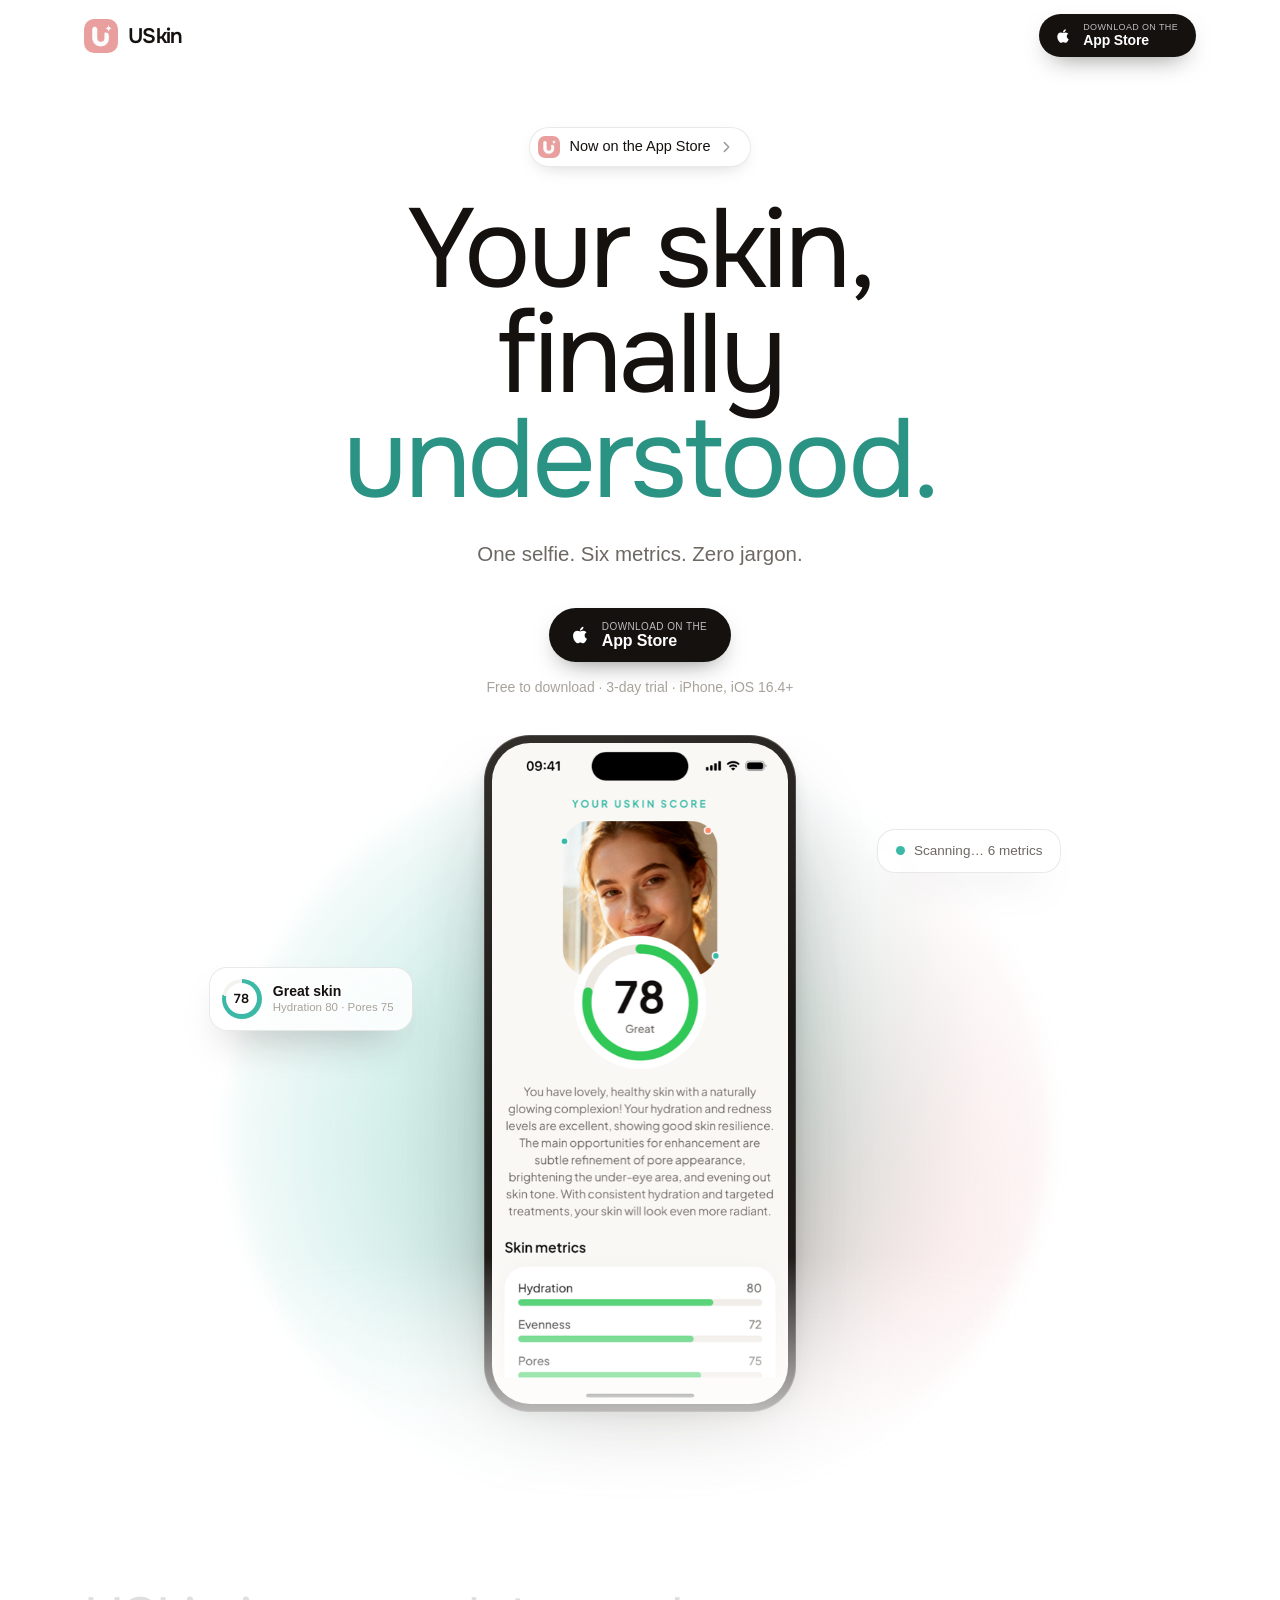
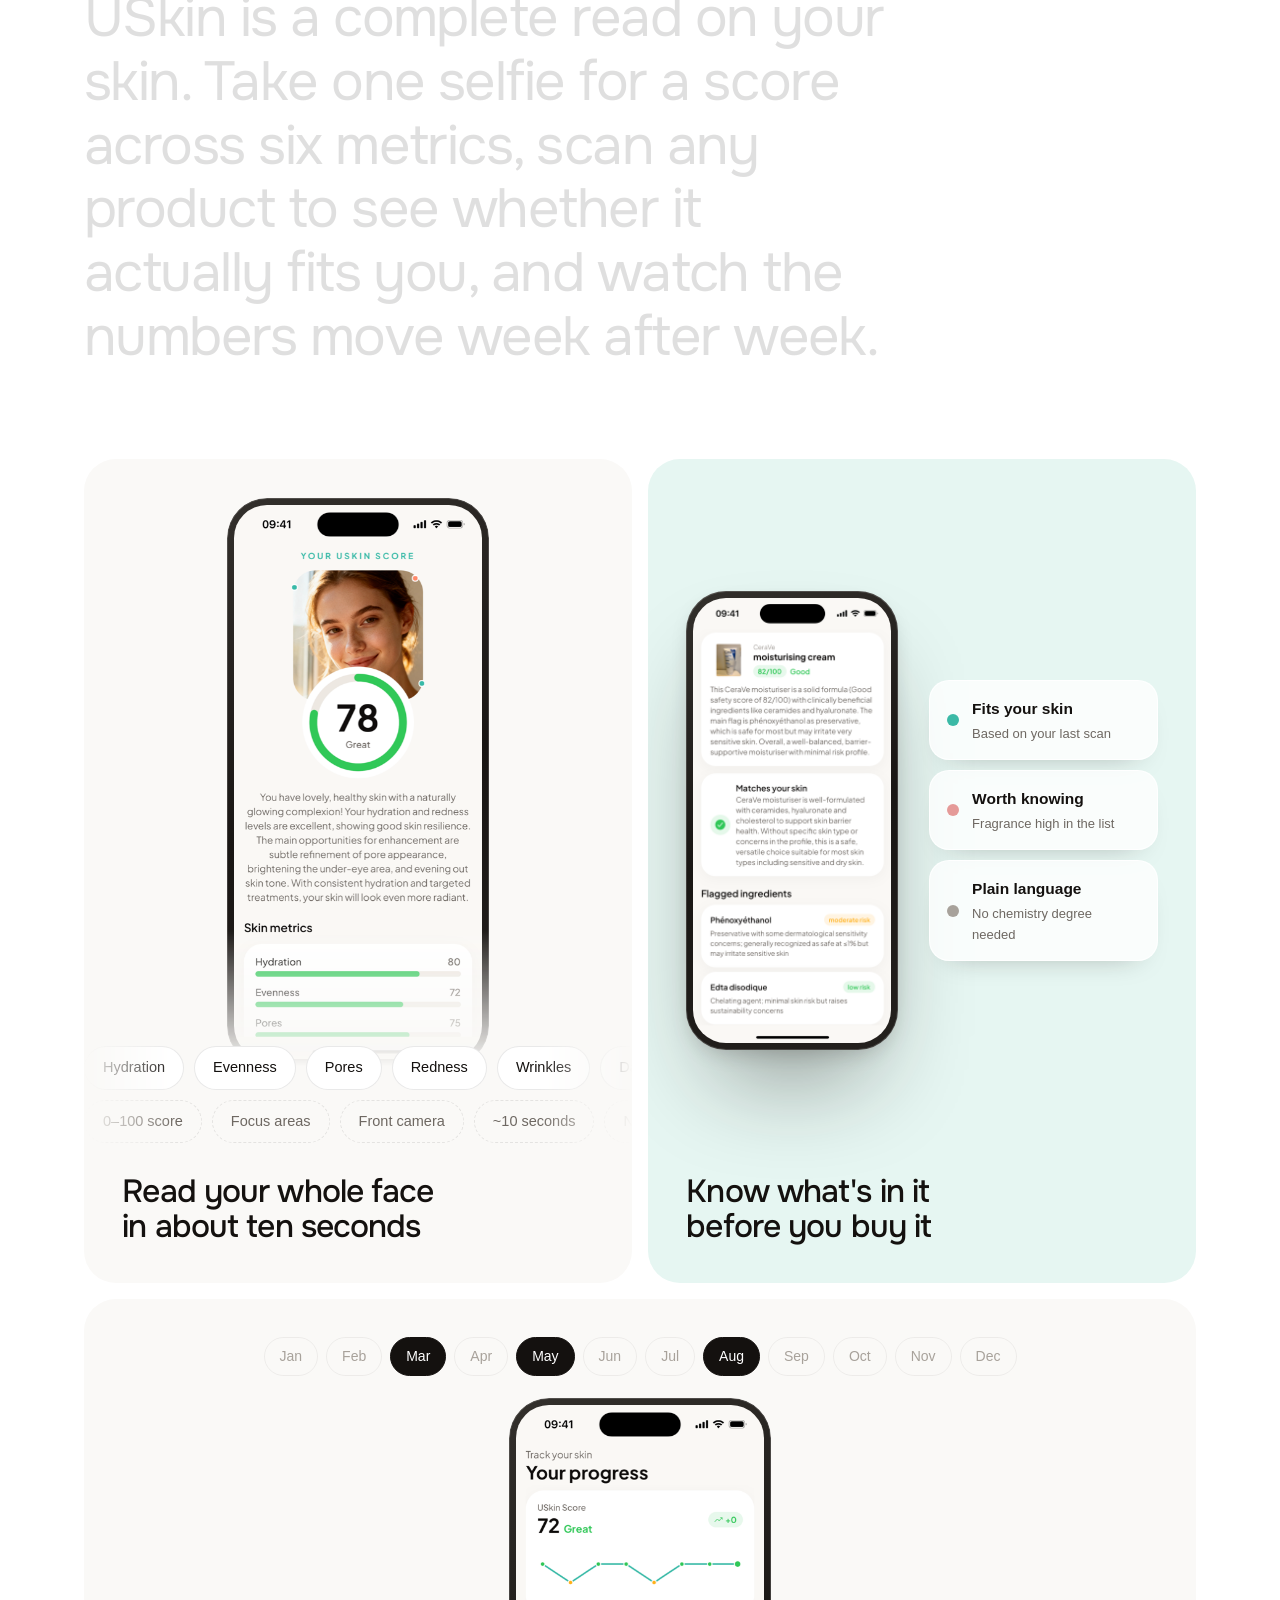
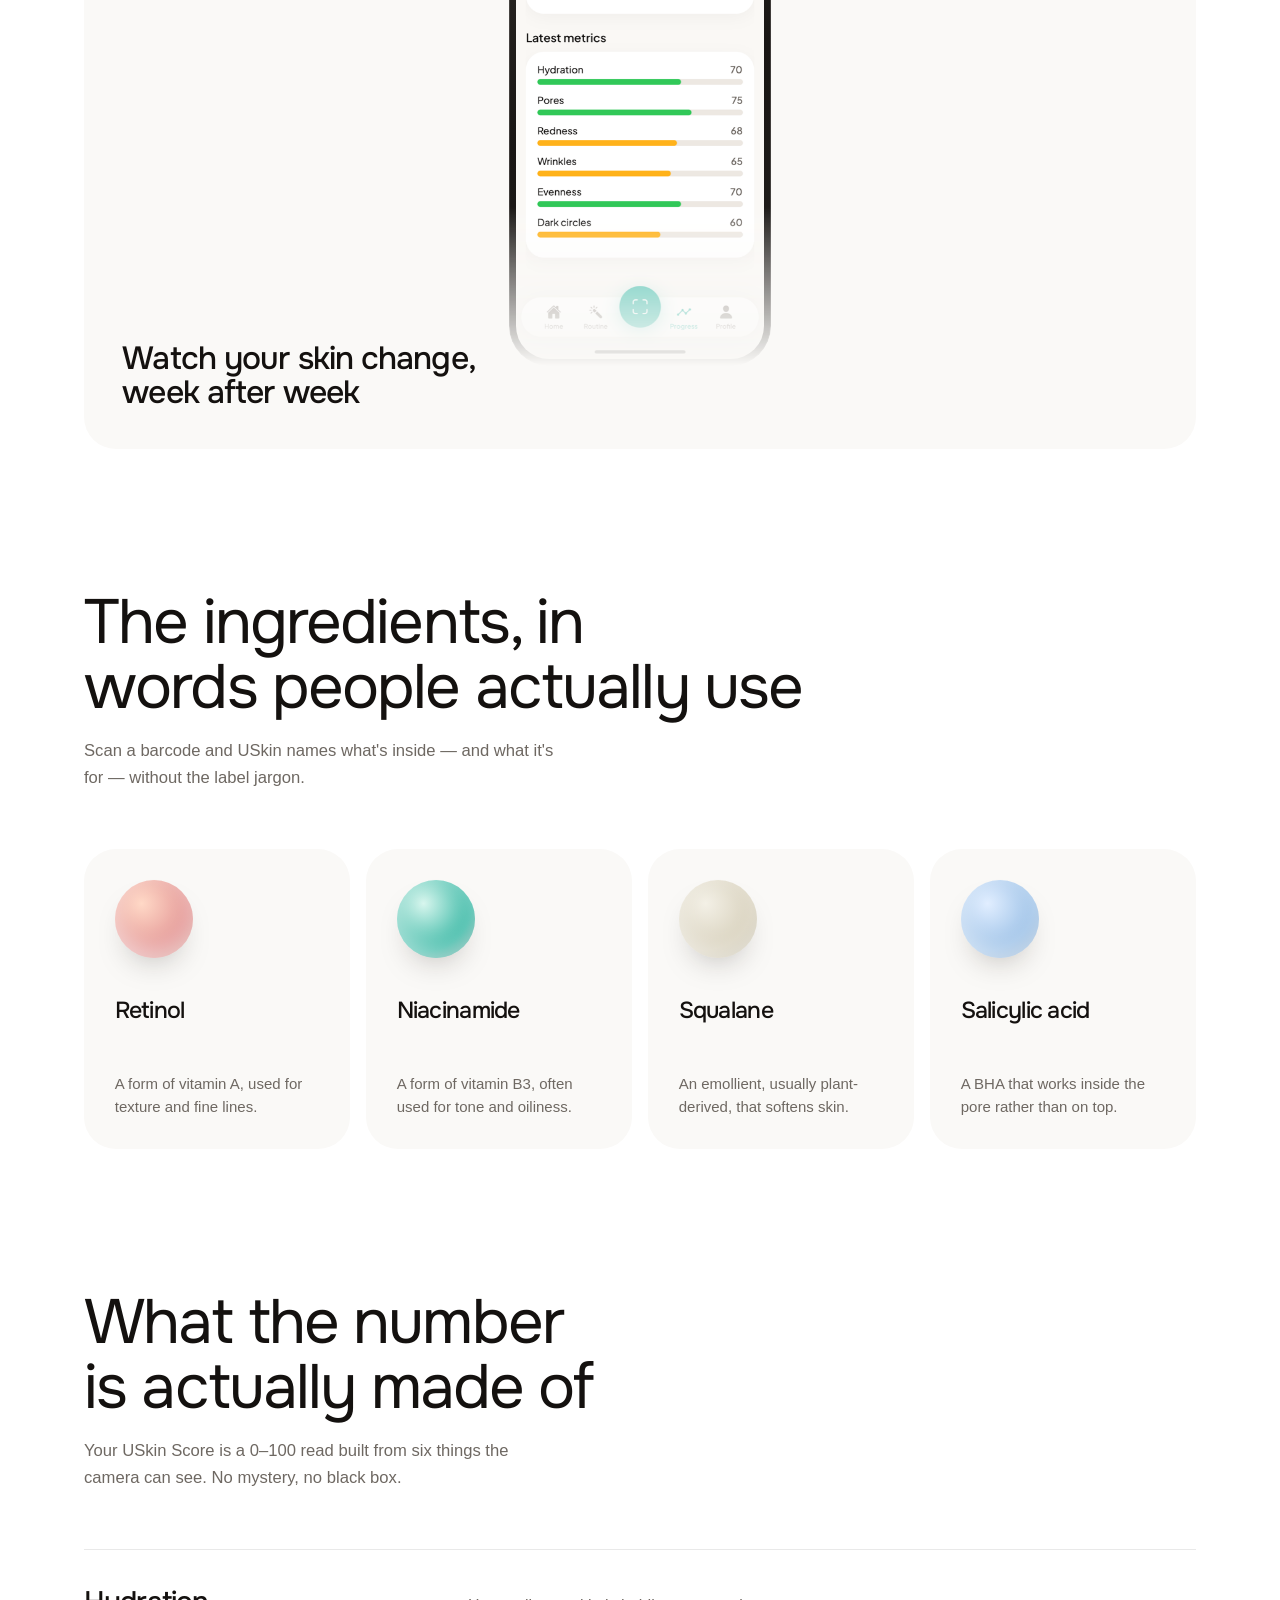
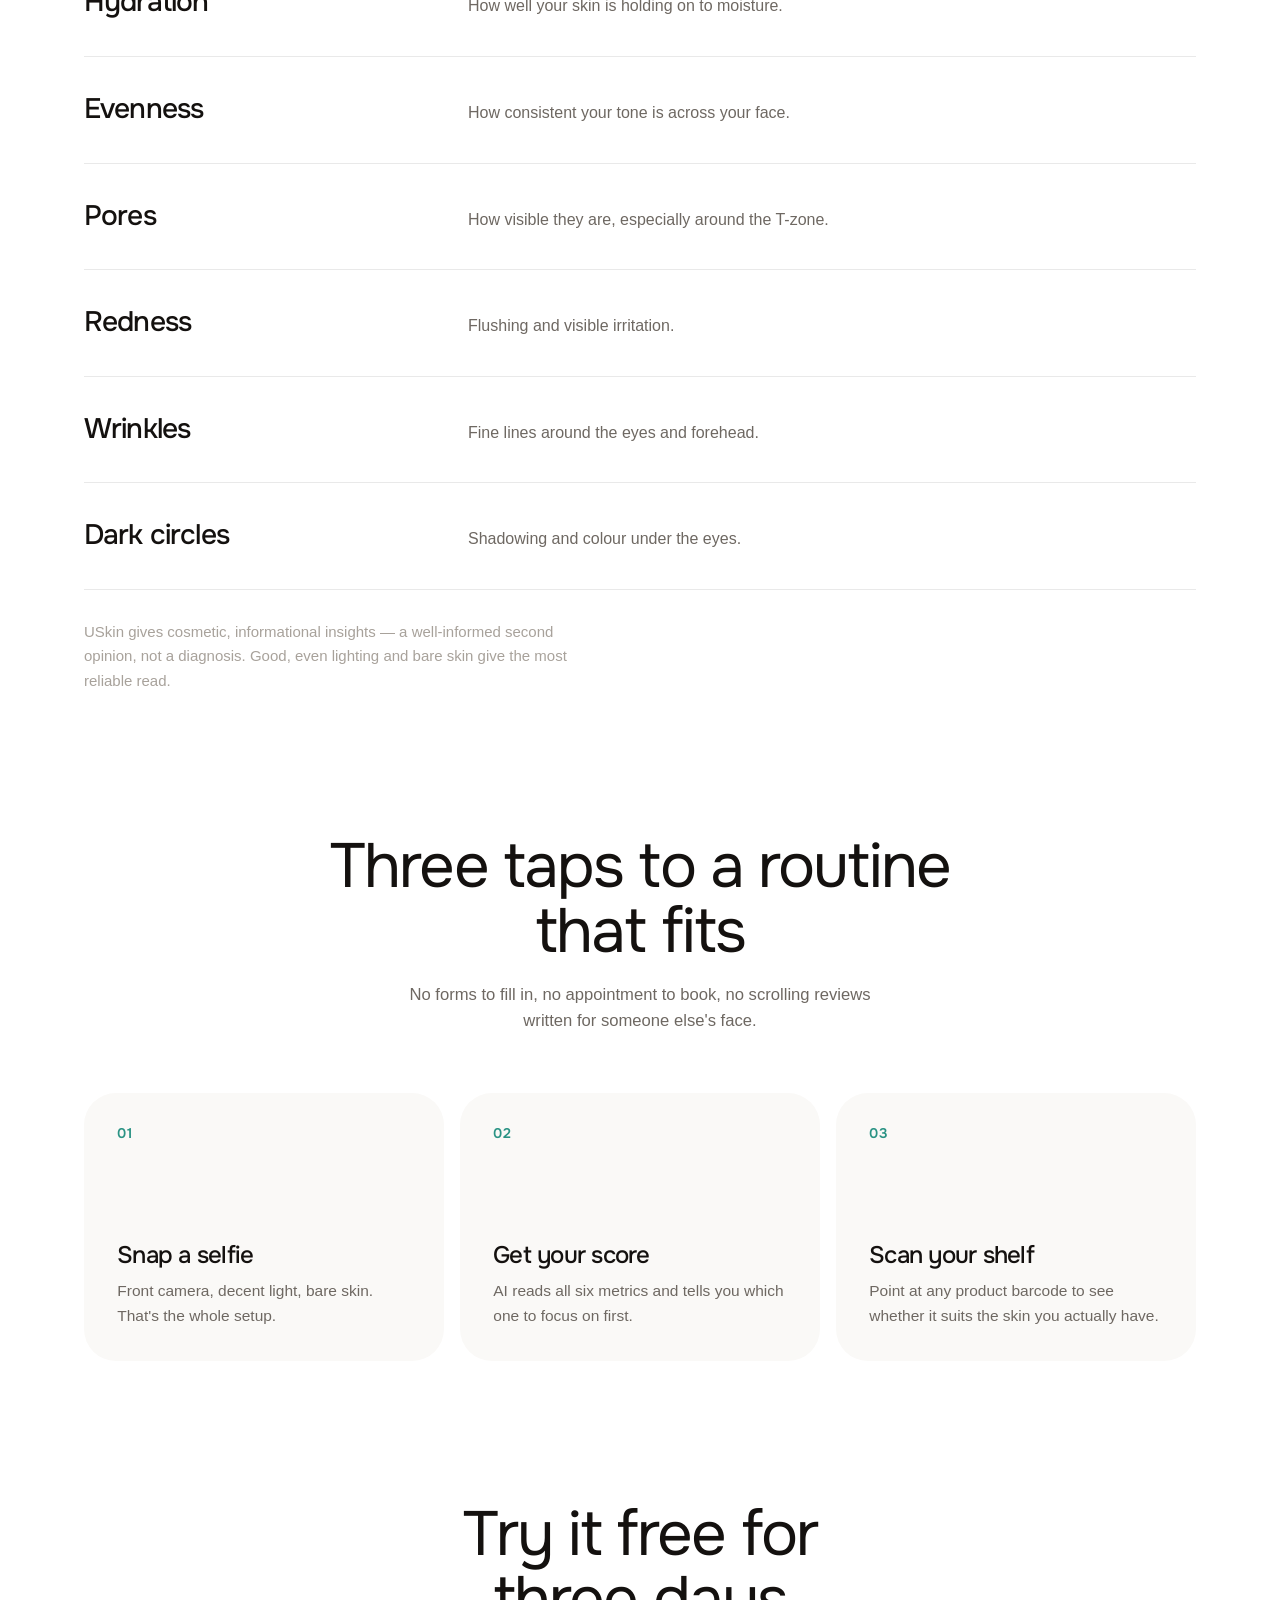
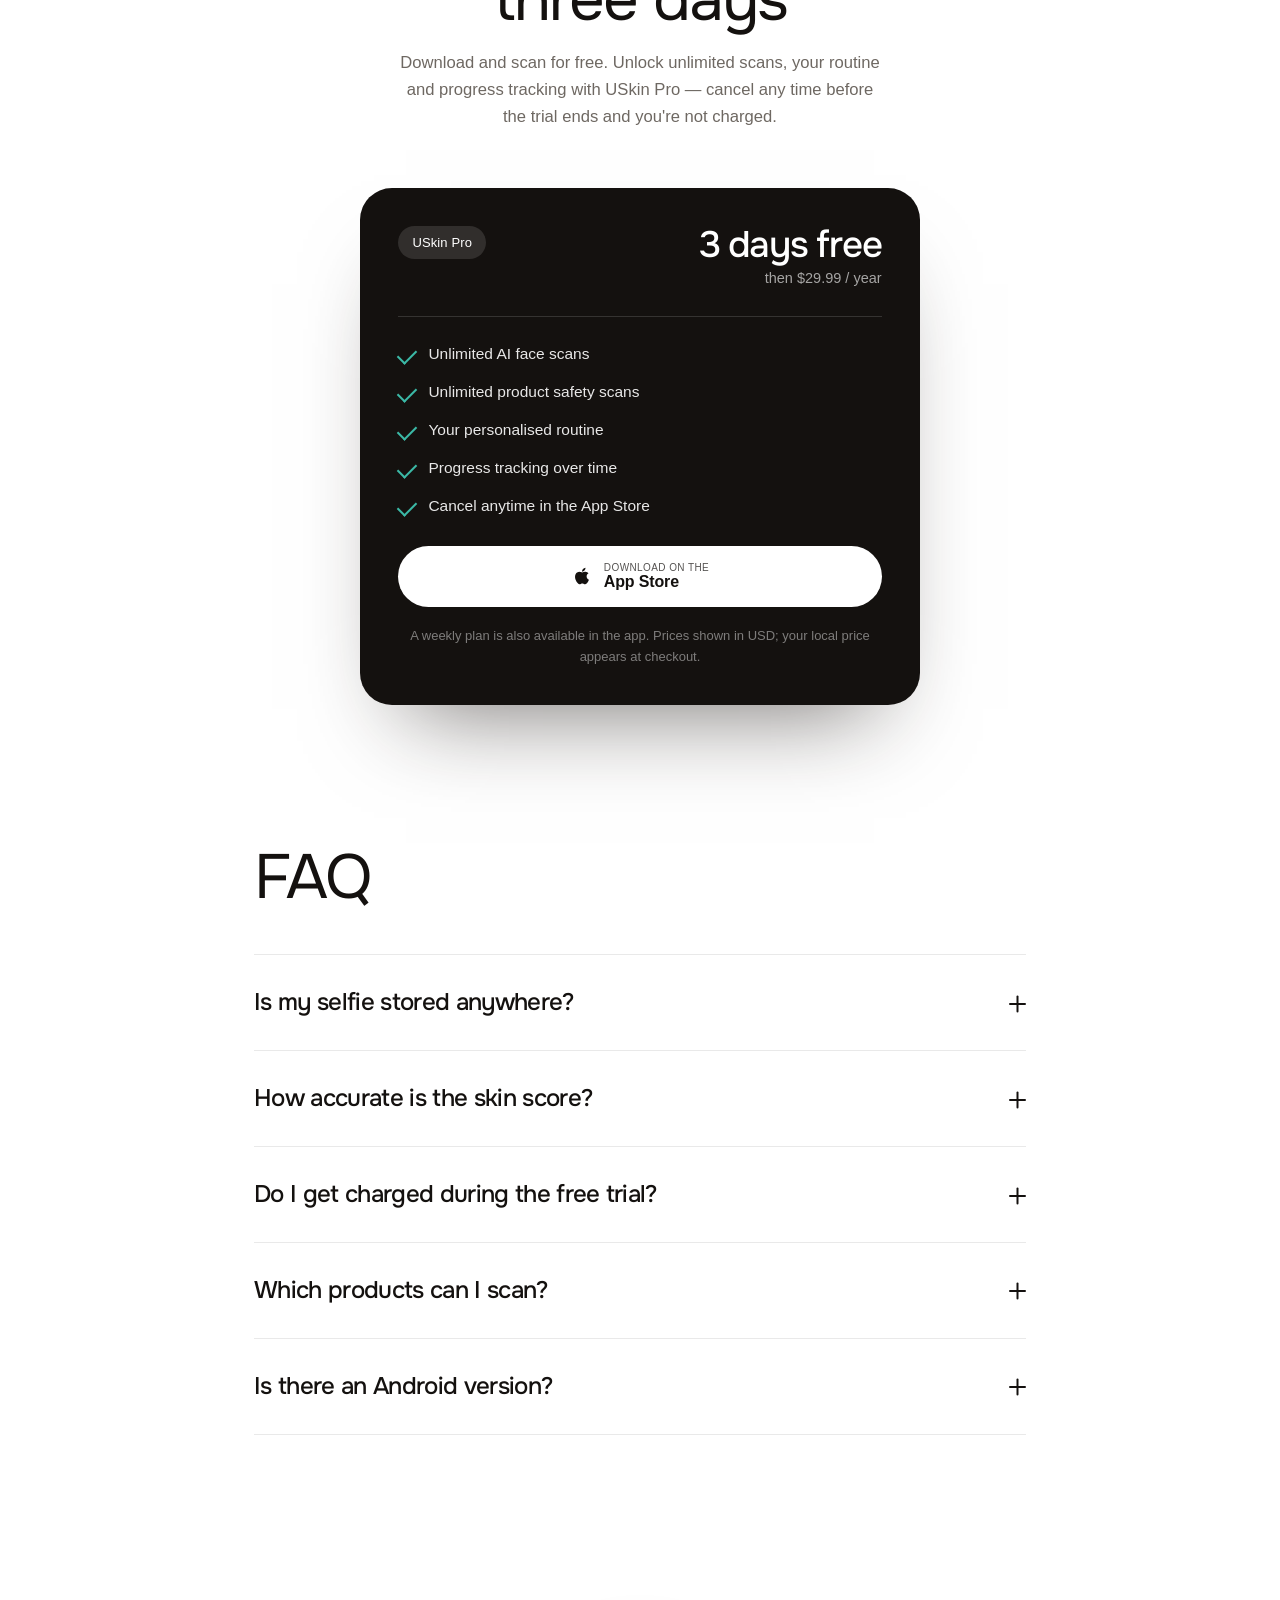
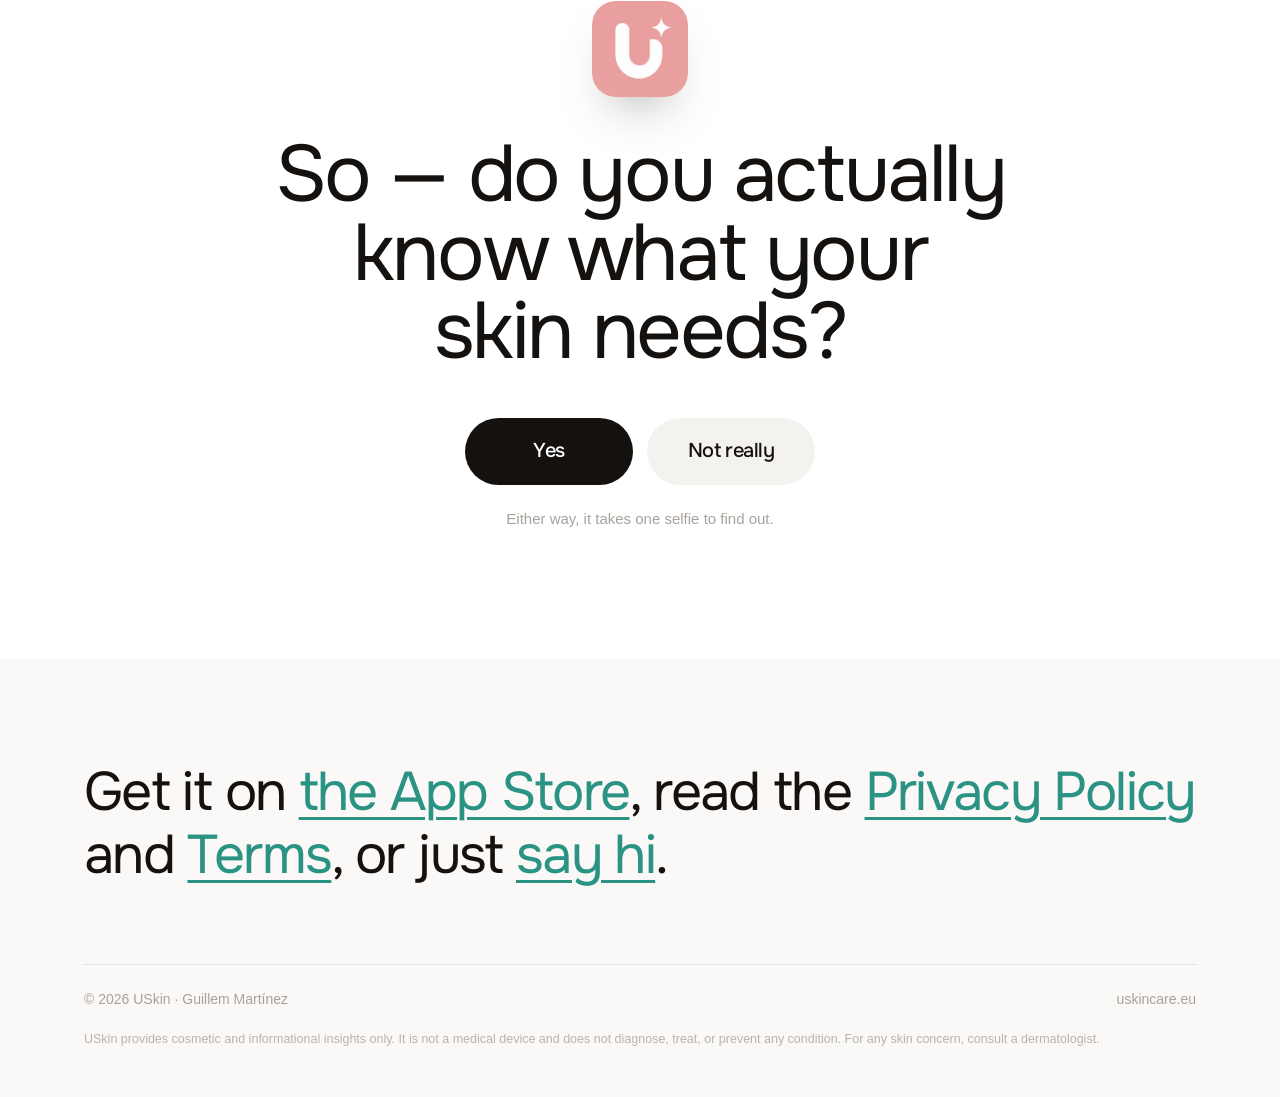
==== index.html @ 2cba8c80 "Match lovi.care's typography: Onest at Regular, and fix a silent font failure Two things were wrong." ====
<!doctype html>
<html lang="en">
<head>
<meta charset="utf-8">
<meta name="viewport" content="width=device-width, initial-scale=1, viewport-fit=cover">
<meta name="color-scheme" content="light">
<title>USkin — AI Skin &amp; Cosmetics Scanner</title>
<meta name="description" content="One selfie, six metrics, zero jargon. USkin reads your skin, scans any product, and tracks how you change over time. Free on the App Store.">
<link rel="icon" href="assets/favicon.png">
<meta property="og:type" content="website">
<meta property="og:url" content="https://uskincare.eu/">
<meta property="og:title" content="USkin — AI Skin &amp; Cosmetics Scanner">
<meta property="og:description" content="One selfie, six metrics, zero jargon. USkin reads your skin, scans any product, and tracks how you change over time.">
<meta property="og:image" content="https://uskincare.eu/assets/icon.png">
<meta name="twitter:card" content="summary_large_image">
<link rel="preconnect" href="https://fonts.googleapis.com">
<link rel="preconnect" href="https://fonts.gstatic.com" crossorigin>
<link rel="preconnect" href="https://api.fontshare.com" crossorigin>
<link rel="preconnect" href="https://cdn.fontshare.com" crossorigin>
<!-- Onest stands in for lovi.care's ES Rebond Grotesque: same wide, circular
     geometry. Switzer carries body copy. One family per Fontshare request —
     it silently drops the extras when several are combined into one URL. -->
<link rel="stylesheet" href="https://fonts.googleapis.com/css2?family=Onest:wght@400;500;700&display=swap">
<link rel="stylesheet" href="https://api.fontshare.com/v2/css?f%5B%5D=switzer@400,500,600&display=swap">
<link rel="stylesheet" href="style.css">
</head>
<body>

<nav id="nav">
  <div class="nav-inner">
    <a class="brand" href="/" aria-label="USkin home">
      <img src="assets/icon.png" alt="" width="34" height="34">
      <b>USkin</b>
    </a>
    <a class="btn-store sm" href="https://apps.apple.com/app/id6778808846" target="_blank" rel="noopener">
      <svg viewBox="0 0 24 24" aria-hidden="true"><path d="M17.05 20.28c-.98.95-2.05.8-3.08.35-1.09-.46-2.09-.48-3.24 0-1.44.62-2.2.44-3.06-.35C2.79 15.25 3.51 7.59 9.05 7.31c1.35.07 2.29.74 3.08.8 1.18-.24 2.31-.93 3.57-.84 1.51.12 2.65.72 3.4 1.8-3.12 1.87-2.38 5.98.48 7.13-.57 1.5-1.31 2.99-2.54 4.09l.01-.01zM12.03 7.25c-.15-2.23 1.66-4.07 3.74-4.25.29 2.58-2.34 4.5-3.74 4.25z"/></svg>
      <span><small>Download on the</small><b>App Store</b></span>
    </a>
  </div>
</nav>

<main>

  <!-- ================= HERO ================= -->
  <header class="hero">
    <a class="badge lift1" href="https://apps.apple.com/app/id6778808846" target="_blank" rel="noopener">
      <img src="assets/icon.png" alt="" width="22" height="22">
      Now on the App Store
      <svg class="arr" viewBox="0 0 16 16" aria-hidden="true"><path d="M5 3l5 5-5 5" fill="none" stroke="currentColor" stroke-width="1.7" stroke-linecap="round" stroke-linejoin="round"/></svg>
    </a>

    <h1 class="lift2">Your skin,<br>finally<br><span class="ink-teal">understood.</span></h1>
    <p class="lede lift3">One selfie. Six metrics. Zero jargon.</p>

    <div class="hero-cta lift4">
      <a class="btn-store" href="https://apps.apple.com/app/id6778808846" target="_blank" rel="noopener" aria-label="Download USkin on the App Store">
        <svg viewBox="0 0 24 24" aria-hidden="true"><path d="M17.05 20.28c-.98.95-2.05.8-3.08.35-1.09-.46-2.09-.48-3.24 0-1.44.62-2.2.44-3.06-.35C2.79 15.25 3.51 7.59 9.05 7.31c1.35.07 2.29.74 3.08.8 1.18-.24 2.31-.93 3.57-.84 1.51.12 2.65.72 3.4 1.8-3.12 1.87-2.38 5.98.48 7.13-.57 1.5-1.31 2.99-2.54 4.09l.01-.01zM12.03 7.25c-.15-2.23 1.66-4.07 3.74-4.25.29 2.58-2.34 4.5-3.74 4.25z"/></svg>
        <span><small>Download on the</small><b>App Store</b></span>
      </a>
      <p class="hero-meta">Free to download · 3-day trial · iPhone, iOS 16.4+</p>
    </div>

    <div class="stage lift5">
      <div class="stage-fade">
        <div class="glow" aria-hidden="true"></div>
        <div class="phone">
          <img src="assets/screen-score.png" alt="The USkin score screen showing a skin score of 78 with a breakdown by metric" width="415" height="900" fetchpriority="high">
        </div>
      </div>
      <div class="chip chip-a" aria-hidden="true">
        <span class="ring"><i>78</i></span>
        <span class="chip-txt"><b>Great skin</b><small>Hydration 80 · Pores 75</small></span>
      </div>
      <div class="chip chip-b" aria-hidden="true">
        <span class="pulse"></span> Scanning… 6 metrics
      </div>
    </div>
  </header>

  <!-- ================= STATEMENT ================= -->
  <section class="statement">
    <p class="words" id="statement">USkin is a complete read on your skin. Take one selfie for a score across six metrics, scan any product to see whether it actually fits you, and watch the numbers move week after week.</p>
  </section>

  <!-- ================= FEATURE: FACE SCAN ================= -->
  <section class="cards" id="features">

    <article class="feat rise">
      <div class="feat-visual scan-visual">
        <div class="phone sm">
          <img src="assets/screen-score.png" alt="USkin skin score breakdown" width="415" height="900" loading="lazy">
        </div>
        <div class="marquees" aria-hidden="true">
          <div class="marquee">
            <div class="track">
              <span class="pill">Hydration</span><span class="pill">Evenness</span><span class="pill">Pores</span><span class="pill">Redness</span><span class="pill">Wrinkles</span><span class="pill">Dark circles</span>
              <span class="pill">Hydration</span><span class="pill">Evenness</span><span class="pill">Pores</span><span class="pill">Redness</span><span class="pill">Wrinkles</span><span class="pill">Dark circles</span>
            </div>
          </div>
          <div class="marquee rev">
            <div class="track">
              <span class="pill ghost">0–100 score</span><span class="pill ghost">Focus areas</span><span class="pill ghost">Front camera</span><span class="pill ghost">~10 seconds</span><span class="pill ghost">No forms</span>
              <span class="pill ghost">0–100 score</span><span class="pill ghost">Focus areas</span><span class="pill ghost">Front camera</span><span class="pill ghost">~10 seconds</span><span class="pill ghost">No forms</span>
            </div>
          </div>
        </div>
      </div>
      <h2 class="feat-title">Read your whole face<br>in about ten seconds</h2>
    </article>

    <article class="feat tint-teal rise">
      <div class="feat-visual product-visual">
        <div class="phone sm">
          <img src="assets/screen-product.png" alt="USkin product safety screen showing an ingredient breakdown" width="415" height="900" loading="lazy">
        </div>
        <ul class="verdicts">
          <li class="verdict good"><b>Fits your skin</b><small>Based on your last scan</small></li>
          <li class="verdict warn"><b>Worth knowing</b><small>Fragrance high in the list</small></li>
          <li class="verdict"><b>Plain language</b><small>No chemistry degree needed</small></li>
        </ul>
      </div>
      <h2 class="feat-title">Know what's in it<br>before you buy it</h2>
    </article>

    <article class="feat wide rise">
      <div class="feat-visual track-visual">
        <div class="months" aria-hidden="true">
          <span>Jan</span><span>Feb</span><span class="on">Mar</span><span>Apr</span><span class="on">May</span><span>Jun</span><span>Jul</span><span class="on">Aug</span><span>Sep</span><span>Oct</span><span>Nov</span><span>Dec</span>
        </div>
        <div class="phone sm">
          <img src="assets/screen-progress.png" alt="USkin progress screen plotting skin scores over time" width="415" height="900" loading="lazy">
        </div>
      </div>
      <h2 class="feat-title">Watch your skin change,<br>week after week</h2>
    </article>

  </section>

  <!-- ================= INGREDIENTS ================= -->
  <section class="ingredients">
    <div class="sec-head">
      <h2>The ingredients, in<br>words people actually use</h2>
      <p>Scan a barcode and USkin names what's inside — and what it's for — without the label jargon.</p>
    </div>
    <div class="ing-grid">
      <article class="ing rise">
        <span class="orb o1" aria-hidden="true"></span>
        <h3>Retinol</h3>
        <p>A form of vitamin A, used for texture and fine lines.</p>
      </article>
      <article class="ing rise">
        <span class="orb o2" aria-hidden="true"></span>
        <h3>Niacinamide</h3>
        <p>A form of vitamin B3, often used for tone and oiliness.</p>
      </article>
      <article class="ing rise">
        <span class="orb o3" aria-hidden="true"></span>
        <h3>Squalane</h3>
        <p>An emollient, usually plant-derived, that softens skin.</p>
      </article>
      <article class="ing rise">
        <span class="orb o4" aria-hidden="true"></span>
        <h3>Salicylic acid</h3>
        <p>A BHA that works inside the pore rather than on top.</p>
      </article>
    </div>
  </section>

  <!-- ================= HOW THE SCORE WORKS ================= -->
  <section class="score-how">
    <div class="sec-head">
      <h2>What the number<br>is actually made of</h2>
      <p>Your USkin Score is a 0–100 read built from six things the camera can see. No mystery, no black box.</p>
    </div>
    <ol class="metrics">
      <li class="rise"><b>Hydration</b><span>How well your skin is holding on to moisture.</span></li>
      <li class="rise"><b>Evenness</b><span>How consistent your tone is across your face.</span></li>
      <li class="rise"><b>Pores</b><span>How visible they are, especially around the T-zone.</span></li>
      <li class="rise"><b>Redness</b><span>Flushing and visible irritation.</span></li>
      <li class="rise"><b>Wrinkles</b><span>Fine lines around the eyes and forehead.</span></li>
      <li class="rise"><b>Dark circles</b><span>Shadowing and colour under the eyes.</span></li>
    </ol>
    <p class="score-note">USkin gives cosmetic, informational insights — a well-informed second opinion, not a diagnosis. Good, even lighting and bare skin give the most reliable read.</p>
  </section>

  <!-- ================= STEPS ================= -->
  <section class="steps-wrap" id="how">
    <div class="sec-head center">
      <h2>Three taps to a routine<br>that fits</h2>
      <p>No forms to fill in, no appointment to book, no scrolling reviews written for someone else's face.</p>
    </div>
    <ol class="steps">
      <li class="step rise"><span class="num">01</span><h3>Snap a selfie</h3><p>Front camera, decent light, bare skin. That's the whole setup.</p></li>
      <li class="step rise"><span class="num">02</span><h3>Get your score</h3><p>AI reads all six metrics and tells you which one to focus on first.</p></li>
      <li class="step rise"><span class="num">03</span><h3>Scan your shelf</h3><p>Point at any product barcode to see whether it suits the skin you actually have.</p></li>
    </ol>
  </section>

  <!-- ================= PRICING ================= -->
  <section class="pricing" id="pricing">
    <div class="sec-head center">
      <h2>Try it free for<br>three days</h2>
      <p>Download and scan for free. Unlock unlimited scans, your routine and progress tracking with USkin Pro — cancel any time before the trial ends and you're not charged.</p>
    </div>
    <div class="price-card rise">
      <div class="price-head">
        <span class="tag">USkin Pro</span>
        <div class="price-figure"><b>3 days free</b><span>then $29.99 / year</span></div>
      </div>
      <ul class="price-list">
        <li>Unlimited AI face scans</li>
        <li>Unlimited product safety scans</li>
        <li>Your personalised routine</li>
        <li>Progress tracking over time</li>
        <li>Cancel anytime in the App Store</li>
      </ul>
      <a class="btn-store wide" href="https://apps.apple.com/app/id6778808846" target="_blank" rel="noopener">
        <svg viewBox="0 0 24 24" aria-hidden="true"><path d="M17.05 20.28c-.98.95-2.05.8-3.08.35-1.09-.46-2.09-.48-3.24 0-1.44.62-2.2.44-3.06-.35C2.79 15.25 3.51 7.59 9.05 7.31c1.35.07 2.29.74 3.08.8 1.18-.24 2.31-.93 3.57-.84 1.51.12 2.65.72 3.4 1.8-3.12 1.87-2.38 5.98.48 7.13-.57 1.5-1.31 2.99-2.54 4.09l.01-.01zM12.03 7.25c-.15-2.23 1.66-4.07 3.74-4.25.29 2.58-2.34 4.5-3.74 4.25z"/></svg>
        <span><small>Download on the</small><b>App Store</b></span>
      </a>
      <p class="price-foot">A weekly plan is also available in the app. Prices shown in USD; your local price appears at checkout.</p>
    </div>
  </section>

  <!-- ================= FAQ ================= -->
  <section class="faq-wrap" id="faq">
    <h2 class="faq-h">FAQ</h2>
    <div class="faq">
      <details>
        <summary>Is my selfie stored anywhere?<span class="ic" aria-hidden="true"></span></summary>
        <p>No. Your photo is sent over an encrypted connection to be analysed and is never saved to our servers — only the resulting scores and notes are kept in your account, and you can delete them at any time from your Profile.</p>
      </details>
      <details>
        <summary>How accurate is the skin score?<span class="ic" aria-hidden="true"></span></summary>
        <p>USkin gives cosmetic, informational insights based on what's visible in your photo — think of it as a well-informed second opinion, not a diagnosis. Good, even lighting and bare skin give the most reliable read.</p>
      </details>
      <details>
        <summary>Do I get charged during the free trial?<span class="ic" aria-hidden="true"></span></summary>
        <p>No. The 3-day trial is free, and you can cancel any time before it ends directly in the App Store. If you don't cancel, the subscription renews automatically at the price shown.</p>
      </details>
      <details>
        <summary>Which products can I scan?<span class="ic" aria-hidden="true"></span></summary>
        <p>Any skincare or cosmetic product with a barcode. USkin looks up the ingredients, flags the ones worth knowing about in plain language, and tells you whether it suits your skin profile.</p>
      </details>
      <details>
        <summary>Is there an Android version?<span class="ic" aria-hidden="true"></span></summary>
        <p>Not yet — USkin is currently iPhone only, and needs iOS 16.4 or later.</p>
      </details>
    </div>
  </section>

  <!-- ================= CLOSING ================= -->
  <section class="closer">
    <img class="closer-icon" src="assets/icon.png" alt="" width="96" height="96" loading="lazy">
    <h2>So — do you actually<br>know what your<br>skin needs?</h2>
    <div class="yesno">
      <a class="pill-btn" href="https://apps.apple.com/app/id6778808846" target="_blank" rel="noopener">Yes</a>
      <a class="pill-btn alt" href="https://apps.apple.com/app/id6778808846" target="_blank" rel="noopener">Not really</a>
    </div>
    <p class="closer-sub">Either way, it takes one selfie to find out.</p>
  </section>

</main>

<!-- ================= FOOTER ================= -->
<footer class="site">
  <p class="foot-big">
    Get it on <a href="https://apps.apple.com/app/id6778808846" target="_blank" rel="noopener">the App&nbsp;Store</a>, read the <a href="privacy.html">Privacy&nbsp;Policy</a> and <a href="terms.html">Terms</a>, or just <a href="mailto:guillemmj33@gmail.com">say&nbsp;hi</a>.
  </p>
  <div class="foot-bottom">
    <span>© 2026 USkin · Guillem Martínez</span>
    <span>uskincare.eu</span>
  </div>
  <p class="disclaimer">USkin provides cosmetic and informational insights only. It is not a medical device and does not diagnose, treat, or prevent any condition. For any skin concern, consult a dermatologist.</p>
</footer>

<a class="mobile-bar" href="https://apps.apple.com/app/id6778808846" target="_blank" rel="noopener">
  <img src="assets/icon.png" alt="" width="36" height="36">
  <span><b>USkin — Face Scanner</b><small>Free · 3-day trial</small></span>
  <em>Get</em>
</a>

<script>
  /* nav shadow on scroll */
  var nav = document.getElementById('nav');
  var onScroll = function () { nav.classList.toggle('scrolled', window.scrollY > 8); };
  onScroll();
  window.addEventListener('scroll', onScroll, { passive: true });

  var reduced = window.matchMedia('(prefers-reduced-motion: reduce)').matches;

  /* Scroll-linked word reveal on the statement paragraph. Progressive
     enhancement: without JS the paragraph renders fully opaque as normal text. */
  var stmt = document.getElementById('statement');
  if (stmt && !reduced) {
    var words = stmt.textContent.split(' ');
    stmt.textContent = '';
    words.forEach(function (w, i) {
      var s = document.createElement('span');
      s.className = 'w';
      s.textContent = w;
      stmt.appendChild(s);
      if (i < words.length - 1) stmt.appendChild(document.createTextNode(' '));
    });
    var spans = stmt.querySelectorAll('.w');
    var ticking = false;
    var paint = function () {
      ticking = false;
      var r = stmt.getBoundingClientRect();
      var vh = window.innerHeight;
      /* 0 when the block sits at the bottom of the viewport, 1 once it has
         travelled to the upper third — words light up across that span. */
      var p = (vh * 0.85 - r.top) / (vh * 0.55 + r.height * 0.5);
      p = Math.max(0, Math.min(1, p));
      var lit = p * (spans.length + 6);
      for (var i = 0; i < spans.length; i++) {
        spans[i].style.opacity = Math.max(0.13, Math.min(1, lit - i));
      }
    };
    var request = function () { if (!ticking) { ticking = true; requestAnimationFrame(paint); } };
    window.addEventListener('scroll', request, { passive: true });
    window.addEventListener('resize', request);
    paint();
  }

  /* reveal-on-enter for cards and rows */
  if ('IntersectionObserver' in window && !reduced) {
    var io = new IntersectionObserver(function (entries) {
      entries.forEach(function (e) {
        if (e.isIntersecting) { e.target.classList.add('in'); io.unobserve(e.target); }
      });
    }, { threshold: 0.1, rootMargin: '0px 0px -60px 0px' });
    document.querySelectorAll('.rise, .sec-head, .faq details').forEach(function (el, i) {
      el.style.transitionDelay = (i % 4) * 60 + 'ms';
      el.classList.add('pre');
      io.observe(el);
    });
  }
</script>
</body>
</html>
---- style.css ----
/* =========================================================
   USkin — uskincare.eu
   White canvas, oversized grotesque type, floating devices.
   ========================================================= */

:root {
  --paper:     #FFFFFF;
  --band:      #FAF9F7;
  --band-2:    #F4F2EF;
  --ink:       #14110F;
  --ink-2:     #6E6862;
  --faint:     #A8A29B;

  --teal:      #3BB9A6;
  --teal-dk:   #2A9384;
  --teal-soft: #E6F6F2;
  --pink:      #E59A98;
  --pink-soft: #FBEAE7;

  --line:      rgba(20,17,15,.09);
  --line-2:    rgba(20,17,15,.055);

  --r:    32px;
  --r-sm: 20px;

  --display: 'Onest', 'Helvetica Neue', Helvetica, sans-serif;
  --body:    'Switzer', -apple-system, BlinkMacSystemFont, 'Segoe UI', sans-serif;

  --ease: cubic-bezier(.2,.7,.2,1);
  --pad:  clamp(20px, 5vw, 64px);
  --max:  1240px;

  color-scheme: light;
}

* { margin: 0; padding: 0; box-sizing: border-box; }

html {
  scroll-behavior: smooth;
  -webkit-font-smoothing: antialiased;
  -moz-osx-font-smoothing: grayscale;
  background: var(--paper);
  /* `clip` rather than `hidden`: hidden on the root turns it into a scroll
     container and kills position:sticky on the nav. Contains the hero glow,
     which is intentionally wider than the viewport. */
  overflow-x: clip;
}

body {
  font-family: var(--body);
  font-size: 17px;
  line-height: 1.62;
  color: var(--ink);
  background: var(--paper);
  overflow-x: clip;
}

a   { color: inherit; text-decoration: none; }
img { display: block; max-width: 100%; }
ul, ol { list-style: none; }

h1, h2, h3, .num, .price-figure b {
  font-family: var(--display);
  font-weight: 500;
  letter-spacing: -.032em;
  line-height: 1.02;
}

/* Display sizes sit at Regular. At 3rem and up the extra weight reads as
   shouting; lovi.care sets its whole hero at 400 for the same reason. */
.hero h1, .sec-head h2, .faq-h, .closer h2, .words, .foot-big { font-weight: 400; }

:focus-visible {
  outline: 2px solid var(--teal-dk);
  outline-offset: 3px;
  border-radius: 6px;
}

.ink-teal { color: var(--teal-dk); }

/* ---------------------------------------------------------
   NAV
   --------------------------------------------------------- */
#nav {
  position: sticky; top: 0; z-index: 60;
  /* Full-bleed so the blurred backdrop spans the window, while the contents
     sit in the same 1240px container as every section below. */
  padding: 14px 0;
  background: rgba(255,255,255,0);
  transition: background .3s var(--ease), box-shadow .3s var(--ease), backdrop-filter .3s;
}
.nav-inner {
  max-width: var(--max);
  margin: 0 auto;
  padding: 0 var(--pad);
  display: flex; align-items: center; justify-content: space-between;
  gap: 16px;
}
#nav.scrolled {
  background: rgba(255,255,255,.82);
  backdrop-filter: saturate(180%) blur(18px);
  -webkit-backdrop-filter: saturate(180%) blur(18px);
  box-shadow: 0 1px 0 var(--line-2);
}
.brand { display: inline-flex; align-items: center; gap: 10px; }
.brand img { width: 34px; height: 34px; border-radius: 10px; }
.brand b {
  font-family: var(--display); font-size: 21px;
  font-weight: 600; letter-spacing: -.03em;
}

/* ---------------------------------------------------------
   BUTTONS
   --------------------------------------------------------- */
.btn-store {
  display: inline-flex; align-items: center; gap: 11px;
  padding: 13px 24px 13px 20px;
  background: var(--ink); color: #fff;
  border-radius: 999px;
  transition: transform .28s var(--ease), box-shadow .28s var(--ease), background .28s;
  box-shadow: 0 10px 26px -12px rgba(20,17,15,.6);
}
.btn-store:hover { transform: translateY(-2px); box-shadow: 0 18px 36px -14px rgba(20,17,15,.65); }
.btn-store svg { width: 22px; height: 22px; fill: #fff; flex: none; }
.btn-store span { display: flex; flex-direction: column; line-height: 1.1; text-align: left; }
.btn-store small { font-size: 10px; opacity: .72; letter-spacing: .04em; text-transform: uppercase; }
.btn-store b { font-size: 16px; font-weight: 600; letter-spacing: -.01em; }
.btn-store.sm { padding: 9px 18px 9px 15px; }
.btn-store.sm svg { width: 18px; height: 18px; }
.btn-store.sm b { font-size: 14px; }
.btn-store.sm small { font-size: 9px; }
.btn-store.wide { width: 100%; justify-content: center; padding: 16px 24px; }

.pill-btn {
  display: inline-flex; align-items: center; justify-content: center;
  min-width: 168px; padding: 17px 40px;
  font-family: var(--display); font-size: 20px; font-weight: 500; letter-spacing: -.02em;
  border-radius: 999px;
  background: var(--ink); color: #fff;
  transition: transform .28s var(--ease), background .28s var(--ease), color .28s;
}
.pill-btn:hover { transform: translateY(-2px); background: var(--teal-dk); }
.pill-btn.alt { background: var(--band-2); color: var(--ink); }
.pill-btn.alt:hover { background: var(--teal-soft); color: var(--teal-dk); }

/* ---------------------------------------------------------
   HERO
   --------------------------------------------------------- */
.hero {
  position: relative;
  padding: clamp(28px, 5vw, 56px) var(--pad) 0;
  text-align: center;
}
.badge {
  display: inline-flex; align-items: center; gap: 9px;
  padding: 7px 16px 7px 8px;
  background: var(--paper);
  border: 1px solid var(--line);
  border-radius: 999px;
  font-size: 14.5px; font-weight: 500; color: var(--ink);
  box-shadow: 0 6px 20px -10px rgba(20,17,15,.28);
  transition: transform .28s var(--ease), box-shadow .28s var(--ease);
}
.badge:hover { transform: translateY(-2px); box-shadow: 0 12px 26px -12px rgba(20,17,15,.34); }
.badge img { width: 22px; height: 22px; border-radius: 7px; }
.badge .arr { width: 14px; height: 14px; opacity: .42; }

.hero h1 {
  margin: clamp(20px, 3vw, 30px) auto 0;
  font-size: clamp(3.1rem, 9vw, 7rem);
  line-height: .94;
  letter-spacing: -.03em;
  max-width: 16ch;
}
.hero .lede {
  margin: clamp(16px, 2.2vw, 24px) auto 0;
  max-width: 34ch;
  font-size: clamp(1.05rem, 1.6vw, 1.3rem);
  font-weight: 500;
  color: var(--ink-2);
}
.hero-cta {
  margin-top: clamp(26px, 3.4vw, 38px);
  display: flex; flex-direction: column; align-items: center; gap: 14px;
}
.hero-meta { font-size: 14px; color: var(--faint); }

/* ---- stage: phone floating on a soft glow, dissolving into the page ---- */
.stage {
  position: relative;
  margin: clamp(-8px, -1vw, 0px) auto 0;
  max-width: 980px;
  padding-top: clamp(24px, 4vw, 44px);
}
.stage-fade {
  position: relative;
  display: flex; justify-content: center;
  padding-bottom: 90px;
  -webkit-mask-image: linear-gradient(to bottom, #000 0%, #000 68%, rgba(0,0,0,.25) 90%, transparent 100%);
          mask-image: linear-gradient(to bottom, #000 0%, #000 68%, rgba(0,0,0,.25) 90%, transparent 100%);
}
.glow {
  position: absolute; left: 50%; top: 2%;
  transform: translateX(-50%);
  width: min(820px, 116vw); aspect-ratio: 1 / .92;
  border-radius: 50%;
  background:
    radial-gradient(circle at 46% 44%, rgba(59,185,166,.32), rgba(59,185,166,0) 62%),
    radial-gradient(circle at 64% 60%, rgba(229,154,152,.34), rgba(229,154,152,0) 58%),
    radial-gradient(circle at 34% 66%, rgba(59,185,166,.16), rgba(59,185,166,0) 60%);
  filter: blur(10px);
  animation: breathe 13s ease-in-out infinite;
}
@keyframes breathe {
  0%,100% { transform: translateX(-50%) scale(1);     opacity: 1;   }
  50%     { transform: translateX(-50%) scale(1.055); opacity: .86; }
}

.phone {
  position: relative;
  width: min(312px, 74vw);
  aspect-ratio: 415 / 900;
  padding: 8px;
  border-radius: 46px;
  background: linear-gradient(158deg, #33302C 0%, #191614 52%, #24211E 100%);
  box-shadow:
    0 54px 100px -34px rgba(28,22,18,.48),
    0 8px 22px -8px rgba(28,22,18,.22),
    inset 0 0 0 1px rgba(255,255,255,.16);
  animation: hover-y 8s ease-in-out infinite;
}
.phone img { width: 100%; height: 100%; object-fit: cover; border-radius: 38px; }
.phone.sm { width: min(262px, 66vw); border-radius: 40px; padding: 7px; animation: none; }
.phone.sm img { border-radius: 33px; }
@keyframes hover-y {
  0%,100% { transform: translateY(0);     }
  50%     { transform: translateY(-14px); }
}

.chip {
  position: absolute; z-index: 3;
  display: inline-flex; align-items: center; gap: 11px;
  padding: 11px 18px 11px 12px;
  background: rgba(255,255,255,.9);
  backdrop-filter: blur(14px); -webkit-backdrop-filter: blur(14px);
  border: 1px solid var(--line);
  border-radius: 18px;
  box-shadow: 0 20px 44px -20px rgba(28,22,18,.4);
  font-size: 13.5px;
  animation: hover-y 8s ease-in-out infinite;
}
.chip-a { left: max(4px, 6%); top: 34%; animation-delay: -2.4s; }
.chip-b {
  right: max(4px, 7%); top: 17%;
  padding: 10px 18px; gap: 9px;
  font-weight: 500; color: var(--ink-2);
  animation-delay: -5s;
}
.chip .ring {
  display: grid; place-items: center;
  width: 40px; height: 40px; border-radius: 50%;
  background: conic-gradient(var(--teal) 0 78%, var(--band-2) 78% 100%);
}
.chip .ring i {
  display: grid; place-items: center;
  width: 31px; height: 31px; border-radius: 50%;
  background: #fff;
  font-style: normal; font-weight: 600; font-size: 13px;
  font-family: var(--display);
}
.chip-txt { display: flex; flex-direction: column; line-height: 1.25; text-align: left; }
.chip-txt b { font-size: 14px; font-weight: 600; }
.chip-txt small { font-size: 11.5px; color: var(--faint); }
.pulse {
  width: 9px; height: 9px; border-radius: 50%; background: var(--teal);
  box-shadow: 0 0 0 0 rgba(59,185,166,.6);
  animation: ping 2.1s ease-out infinite;
}
@keyframes ping {
  0%   { box-shadow: 0 0 0 0   rgba(59,185,166,.55); }
  70%  { box-shadow: 0 0 0 12px rgba(59,185,166,0);  }
  100% { box-shadow: 0 0 0 0   rgba(59,185,166,0);   }
}

/* ---------------------------------------------------------
   STATEMENT — words light up as you scroll past
   --------------------------------------------------------- */
.statement {
  max-width: var(--max);
  margin: clamp(-30px, -3vw, -10px) auto 0;
  padding: clamp(60px, 9vw, 130px) var(--pad) clamp(50px, 7vw, 100px);
}
.words {
  font-family: var(--display);
  font-size: clamp(1.75rem, 4.3vw, 3.5rem);
  line-height: 1.16;
  letter-spacing: -.028em;
  max-width: 22ch;
}
.words .w { opacity: .13; will-change: opacity; }

/* ---------------------------------------------------------
   SECTION HEADS
   --------------------------------------------------------- */
.sec-head { max-width: var(--max); margin: 0 auto clamp(34px, 4.5vw, 60px); }
.sec-head h2 {
  font-size: clamp(2.15rem, 5vw, 3.9rem);
  letter-spacing: -.03em;
  line-height: 1.04;
}
.sec-head p {
  margin-top: 18px;
  max-width: 52ch;
  font-size: clamp(1rem, 1.3vw, 1.14rem);
  color: var(--ink-2);
}
.sec-head.center { text-align: center; }
.sec-head.center p { margin-left: auto; margin-right: auto; }

/* ---------------------------------------------------------
   FEATURE CARDS
   --------------------------------------------------------- */
.cards {
  max-width: var(--max);
  margin: 0 auto;
  padding: 0 var(--pad);
  display: grid;
  grid-template-columns: repeat(2, 1fr);
  gap: 16px;
}
.feat {
  position: relative;
  display: flex; flex-direction: column; justify-content: space-between;
  gap: 32px;
  min-height: 620px;
  padding: clamp(26px, 3vw, 44px);
  background: var(--band);
  border-radius: var(--r);
  overflow: hidden;
  transition: transform .5s var(--ease), box-shadow .5s var(--ease);
}
.feat:hover { transform: translateY(-4px); box-shadow: 0 40px 70px -46px rgba(28,22,18,.42); }
.feat.tint-teal { background: var(--teal-soft); }
.feat.wide { grid-column: 1 / -1; min-height: 520px; }
.feat-title {
  font-size: clamp(1.6rem, 2.5vw, 2.35rem);
  letter-spacing: -.028em;
  line-height: 1.08;
}
.feat-visual {
  position: relative; flex: 1;
  display: flex; align-items: center; justify-content: center;
}

/* face-scan card */
.scan-visual { flex-direction: column; gap: 26px; }
.scan-visual .phone.sm {
  -webkit-mask-image: linear-gradient(to bottom, #000 76%, transparent 100%);
          mask-image: linear-gradient(to bottom, #000 76%, transparent 100%);
  margin-bottom: -46px;
}
.marquees { width: calc(100% + clamp(52px, 6vw, 88px)); display: grid; gap: 10px; }
.marquee {
  overflow: hidden;
  -webkit-mask-image: linear-gradient(90deg, transparent, #000 17%, #000 83%, transparent);
          mask-image: linear-gradient(90deg, transparent, #000 17%, #000 83%, transparent);
}
.track { display: flex; gap: 10px; width: max-content; animation: slide 38s linear infinite; }
.marquee.rev .track { animation-direction: reverse; animation-duration: 46s; }
@keyframes slide { from { transform: translateX(0); } to { transform: translateX(-50%); } }
.pill {
  padding: 9px 18px;
  background: var(--paper);
  border: 1px solid var(--line);
  border-radius: 999px;
  font-size: 14.5px; font-weight: 500; white-space: nowrap;
}
.pill.ghost { background: transparent; color: var(--ink-2); border-style: dashed; }

/* product card */
.product-visual { gap: clamp(18px, 2.4vw, 34px); align-items: center; }
.product-visual .phone.sm { width: min(212px, 46vw); }
.verdicts { display: grid; gap: 10px; flex: 1; min-width: 0; }
.verdict {
  padding: 15px 18px;
  background: rgba(255,255,255,.78);
  border: 1px solid rgba(255,255,255,.9);
  border-radius: var(--r-sm);
  box-shadow: 0 14px 30px -22px rgba(28,22,18,.4);
  display: flex; flex-direction: column; gap: 2px;
  position: relative; padding-left: 42px;
}
.verdict::before {
  content: ''; position: absolute; left: 17px; top: 50%; transform: translateY(-50%);
  width: 12px; height: 12px; border-radius: 50%;
  background: var(--faint);
}
.verdict.good::before { background: var(--teal); }
.verdict.warn::before { background: var(--pink); }
.verdict b { font-size: 15.5px; font-weight: 600; }
.verdict small { font-size: 13px; color: var(--ink-2); }

/* progress card */
.track-visual { flex-direction: column; gap: 22px; }
.months {
  display: flex; flex-wrap: wrap; justify-content: center; gap: 8px;
  font-size: 14px; color: var(--faint);
}
.months span { padding: 7px 15px; border-radius: 999px; border: 1px solid var(--line-2); }
.months .on { background: var(--ink); color: #fff; border-color: var(--ink); }
.track-visual .phone.sm {
  -webkit-mask-image: linear-gradient(to bottom, #000 72%, transparent 100%);
          mask-image: linear-gradient(to bottom, #000 72%, transparent 100%);
  margin-bottom: -56px;
}

/* ---------------------------------------------------------
   INGREDIENTS
   --------------------------------------------------------- */
.ingredients {
  max-width: var(--max);
  margin: 0 auto;
  padding: clamp(80px, 11vw, 150px) var(--pad) 0;
}
.ing-grid { display: grid; grid-template-columns: repeat(4, 1fr); gap: 16px; }
.ing {
  padding: clamp(24px, 2.4vw, 34px);
  background: var(--band);
  border-radius: var(--r);
  min-height: 300px;
  display: flex; flex-direction: column; justify-content: space-between; gap: 26px;
  transition: transform .5s var(--ease), background .5s var(--ease);
}
.ing:hover { transform: translateY(-4px); background: var(--band-2); }
.orb {
  width: 78px; height: 78px; border-radius: 50%;
  filter: blur(.4px);
  box-shadow: inset 0 -8px 20px rgba(255,255,255,.55), 0 16px 34px -18px rgba(28,22,18,.4);
}
.o1 { background: radial-gradient(circle at 34% 30%, #FFD9C7, #E59A98 62%, #C8746F); }
.o2 { background: radial-gradient(circle at 34% 30%, #D8F6EE, #3BB9A6 64%, #248375); }
.o3 { background: radial-gradient(circle at 34% 30%, #F3F0E6, #D9D2BE 62%, #B0A88F); }
.o4 { background: radial-gradient(circle at 34% 30%, #E1EEFF, #9FC3E8 62%, #6D95BE); }
.ing h3 { font-size: 1.45rem; margin-bottom: 8px; }
.ing p { font-size: 15px; color: var(--ink-2); line-height: 1.55; }

/* ---------------------------------------------------------
   SCORE BREAKDOWN
   --------------------------------------------------------- */
.score-how {
  max-width: var(--max);
  margin: 0 auto;
  padding: clamp(80px, 11vw, 150px) var(--pad) 0;
}
.metrics { border-top: 1px solid var(--line); }
.metrics li {
  display: grid;
  grid-template-columns: minmax(180px, 1fr) 2fr;
  gap: 20px;
  align-items: baseline;
  padding: clamp(20px, 2.4vw, 30px) 0;
  border-bottom: 1px solid var(--line);
  transition: padding-left .4s var(--ease);
}
.metrics li:hover { padding-left: 12px; }
.metrics b {
  font-family: var(--display);
  font-size: clamp(1.3rem, 2.2vw, 1.9rem);
  font-weight: 500; letter-spacing: -.03em;
}
.metrics span { color: var(--ink-2); font-size: clamp(1rem, 1.25vw, 1.1rem); }
.score-note {
  margin-top: 30px;
  max-width: 58ch;
  font-size: 15px;
  color: var(--faint);
}

/* ---------------------------------------------------------
   STEPS
   --------------------------------------------------------- */
.steps-wrap {
  max-width: var(--max);
  margin: 0 auto;
  padding: clamp(80px, 11vw, 150px) var(--pad) 0;
}
.steps { display: grid; grid-template-columns: repeat(3, 1fr); gap: 16px; }
.step {
  padding: clamp(26px, 2.6vw, 38px);
  background: var(--band);
  border-radius: var(--r);
  min-height: 268px;
  display: flex; flex-direction: column;
  transition: transform .5s var(--ease), background .5s var(--ease);
}
.step:hover { transform: translateY(-4px); background: var(--teal-soft); }
.step .num {
  font-size: 14px; font-weight: 600; letter-spacing: .04em;
  color: var(--teal-dk);
  margin-bottom: auto;
}
.step h3 { font-size: 1.5rem; margin: 34px 0 10px; }
.step p { color: var(--ink-2); font-size: 15.5px; }

/* ---------------------------------------------------------
   PRICING
   --------------------------------------------------------- */
.pricing {
  max-width: var(--max);
  margin: 0 auto;
  padding: clamp(80px, 11vw, 150px) var(--pad) 0;
}
.price-card {
  max-width: 560px; margin: 0 auto;
  padding: clamp(28px, 3vw, 42px);
  background: var(--ink); color: #fff;
  border-radius: var(--r);
  box-shadow: 0 50px 90px -46px rgba(28,22,18,.6);
}
.price-head {
  display: flex; align-items: flex-start; justify-content: space-between;
  gap: 18px; flex-wrap: wrap;
  padding-bottom: 24px; border-bottom: 1px solid rgba(255,255,255,.14);
}
.tag {
  display: inline-block; padding: 6px 14px;
  background: rgba(255,255,255,.12);
  border-radius: 999px;
  font-size: 13px; font-weight: 500; letter-spacing: .01em;
}
.price-figure { text-align: right; }
.price-figure b { display: block; font-size: clamp(1.7rem, 3vw, 2.3rem); }
.price-figure span { font-size: 14.5px; color: rgba(255,255,255,.62); }
.price-list { margin: 24px 0 28px; display: grid; gap: 13px; }
.price-list li {
  position: relative; padding-left: 30px;
  font-size: 15.5px; color: rgba(255,255,255,.9);
}
.price-list li::before {
  content: ''; position: absolute; left: 0; top: .52em;
  width: 16px; height: 9px;
  border-left: 2px solid var(--teal);
  border-bottom: 2px solid var(--teal);
  transform: rotate(-45deg);
}
.price-card .btn-store { background: #fff; color: var(--ink); box-shadow: none; }
.price-card .btn-store svg { fill: var(--ink); }
.price-card .btn-store:hover { background: var(--teal); color: #fff; }
.price-card .btn-store:hover svg { fill: #fff; }
.price-foot { margin-top: 18px; font-size: 13px; color: rgba(255,255,255,.45); text-align: center; }

/* ---------------------------------------------------------
   FAQ
   --------------------------------------------------------- */
.faq-wrap {
  max-width: 900px; margin: 0 auto;
  padding: clamp(80px, 11vw, 150px) var(--pad) 0;
}
.faq-h { font-size: clamp(2.15rem, 5vw, 3.9rem); letter-spacing: -.03em; margin-bottom: clamp(28px, 3.5vw, 46px); }
.faq details { border-top: 1px solid var(--line); }
.faq details:last-child { border-bottom: 1px solid var(--line); }
.faq summary {
  list-style: none; cursor: pointer;
  display: flex; align-items: center; justify-content: space-between; gap: 22px;
  padding: clamp(20px, 2.3vw, 28px) 0;
  font-family: var(--display);
  font-size: clamp(1.15rem, 1.9vw, 1.5rem);
  font-weight: 500; letter-spacing: -.028em;
  transition: color .3s var(--ease);
}
.faq summary::-webkit-details-marker { display: none; }
.faq summary:hover { color: var(--teal-dk); }
.faq .ic { position: relative; flex: none; width: 17px; height: 17px; }
.faq .ic::before, .faq .ic::after {
  content: ''; position: absolute; left: 0; top: 50%;
  width: 17px; height: 2px; border-radius: 2px; background: currentColor;
  transition: transform .34s var(--ease);
}
.faq .ic::after { transform: rotate(90deg); }
.faq details[open] .ic::after { transform: rotate(0deg); }
.faq details p {
  padding: 0 clamp(30px, 6vw, 80px) clamp(22px, 2.4vw, 30px) 0;
  color: var(--ink-2);
  max-width: 68ch;
}

/* ---------------------------------------------------------
   CLOSER
   --------------------------------------------------------- */
.closer {
  text-align: center;
  padding: clamp(90px, 13vw, 180px) var(--pad) clamp(70px, 10vw, 130px);
}
.closer-icon {
  width: clamp(72px, 8vw, 96px); height: auto;
  margin: 0 auto clamp(24px, 3vw, 38px);
  border-radius: 24px;
  box-shadow: 0 26px 50px -26px rgba(28,22,18,.5);
  animation: hover-y 8s ease-in-out infinite;
}
.closer h2 {
  font-size: clamp(2.4rem, 6.6vw, 5rem);
  letter-spacing: -.03em;
  line-height: .98;
}
.yesno {
  margin-top: clamp(32px, 4vw, 48px);
  display: flex; gap: 14px; justify-content: center; flex-wrap: wrap;
}
.closer-sub { margin-top: 22px; color: var(--faint); font-size: 15px; }

/* ---------------------------------------------------------
   FOOTER
   --------------------------------------------------------- */
footer.site {
  background: var(--band);
  /* Horizontal padding lives on the children so they land in the same
     container as the sections above, rather than 1240px inside an already
     padded box. */
  padding: clamp(60px, 8vw, 110px) 0 clamp(30px, 4vw, 48px);
}
.foot-big {
  max-width: var(--max); margin: 0 auto; padding: 0 var(--pad);
  font-family: var(--display);
  font-size: clamp(1.7rem, 4.4vw, 3.4rem);
  line-height: 1.16;
  letter-spacing: -.03em;
}
.foot-big a {
  color: var(--teal-dk);
  text-decoration: underline;
  text-decoration-thickness: .055em;
  text-underline-offset: .13em;
  transition: color .3s var(--ease);
}
.foot-big a:hover { color: var(--ink); }
.foot-bottom {
  position: relative;
  max-width: var(--max); margin: clamp(50px, 6vw, 80px) auto 0;
  padding: 24px var(--pad) 0;
  display: flex; justify-content: space-between; flex-wrap: wrap; gap: 10px;
  font-size: 14px; color: var(--faint);
}
/* Rule drawn inside the padding so it lines up with the text, not the box. */
.foot-bottom::before {
  content: ''; position: absolute; top: 0;
  left: var(--pad); right: var(--pad);
  height: 1px; background: var(--line);
}
.disclaimer {
  max-width: var(--max); margin: 18px auto 0; padding: 0 var(--pad);
  font-size: 12.5px; line-height: 1.6; color: var(--faint); opacity: .8;
}

/* ---------------------------------------------------------
   STICKY MOBILE BAR
   --------------------------------------------------------- */
.mobile-bar { display: none; }

/* ---------------------------------------------------------
   MOTION
   --------------------------------------------------------- */
@keyframes riseIn {
  from { opacity: 0; transform: translateY(20px); }
  to   { opacity: 1; transform: none; }
}
.lift1, .lift2, .lift3, .lift4, .lift5 {
  animation: riseIn .85s var(--ease) both;
}
.lift1 { animation-delay: .04s; }
.lift2 { animation-delay: .12s; }
.lift3 { animation-delay: .22s; }
.lift4 { animation-delay: .30s; }
.lift5 { animation-delay: .38s; }

.pre {
  opacity: 0; transform: translateY(24px);
  transition: opacity .78s var(--ease), transform .78s var(--ease);
}
.pre.in { opacity: 1; transform: none; }

/* ---------------------------------------------------------
   RESPONSIVE
   --------------------------------------------------------- */
@media (max-width: 980px) {
  .ing-grid { grid-template-columns: repeat(2, 1fr); }
  .steps    { grid-template-columns: 1fr; }
  .step     { min-height: 0; }
  .feat     { min-height: 540px; }
  .metrics li { grid-template-columns: 1fr; gap: 6px; }

  /* Two cards still share the row here, so each is too narrow to sit the
     phone beside the verdict list — stack them. */
  .product-visual { flex-direction: column; }
  .product-visual .phone.sm { width: min(206px, 46vw); }
  .verdicts { width: 100%; }

  /* Keep the tag rows inside the card: the bleed is hard-clipped by the card's
     own overflow before the edge mask can fade it out. */
  .marquees { width: 100%; }
  .months { gap: 6px; font-size: 12.5px; }
  .months span { padding: 5px 10px; }
}

@media (max-width: 760px) {
  body { font-size: 16.5px; padding-bottom: 86px; }

  .cards { grid-template-columns: 1fr; }
  .feat  { min-height: 0; gap: 26px; }
  .feat.wide { min-height: 0; }

  .product-visual .phone.sm { width: min(230px, 58vw); }

  .hero h1  { letter-spacing: -.038em; }
  .hero .lede { font-size: 1.12rem; }

  /* The stage is too narrow here for the floating chips to sit beside the
     phone — they land on top of the score they are describing. The screenshot
     already shows it, so drop them. */
  .chip { display: none; }


  .words { max-width: none; }
  .price-head { flex-direction: column; align-items: flex-start; }
  .price-figure { text-align: left; }
  .foot-bottom { flex-direction: column; }

  /* sticky download bar */
  .mobile-bar {
    position: fixed; left: 12px; right: 12px; bottom: 12px; z-index: 70;
    display: flex; align-items: center; gap: 12px;
    padding: 10px 12px;
    background: rgba(20,17,15,.94);
    backdrop-filter: blur(18px); -webkit-backdrop-filter: blur(18px);
    color: #fff;
    border-radius: 20px;
    box-shadow: 0 20px 40px -18px rgba(20,17,15,.6);
  }
  .mobile-bar img { width: 36px; height: 36px; border-radius: 11px; }
  .mobile-bar span { display: flex; flex-direction: column; line-height: 1.25; flex: 1; min-width: 0; }
  .mobile-bar b { font-size: 14.5px; font-weight: 600; }
  .mobile-bar small { font-size: 12px; color: rgba(255,255,255,.6); }
  .mobile-bar em {
    font-style: normal; font-weight: 600; font-size: 14px;
    padding: 9px 20px; border-radius: 999px;
    background: #fff; color: var(--ink);
  }
}

@media (max-width: 420px) {
  .ing-grid { grid-template-columns: 1fr; }
  .ing { min-height: 0; }
  .btn-store.sm span { display: none; }
  .btn-store.sm { padding: 10px; }
  .btn-store.sm svg { width: 20px; height: 20px; }
}

@media (prefers-reduced-motion: reduce) {
  html { scroll-behavior: auto; }
  *, *::before, *::after {
    animation-duration: .001ms !important;
    animation-iteration-count: 1 !important;
    transition-duration: .001ms !important;
  }
  .pre { opacity: 1; transform: none; }
  .words .w { opacity: 1 !important; }
}
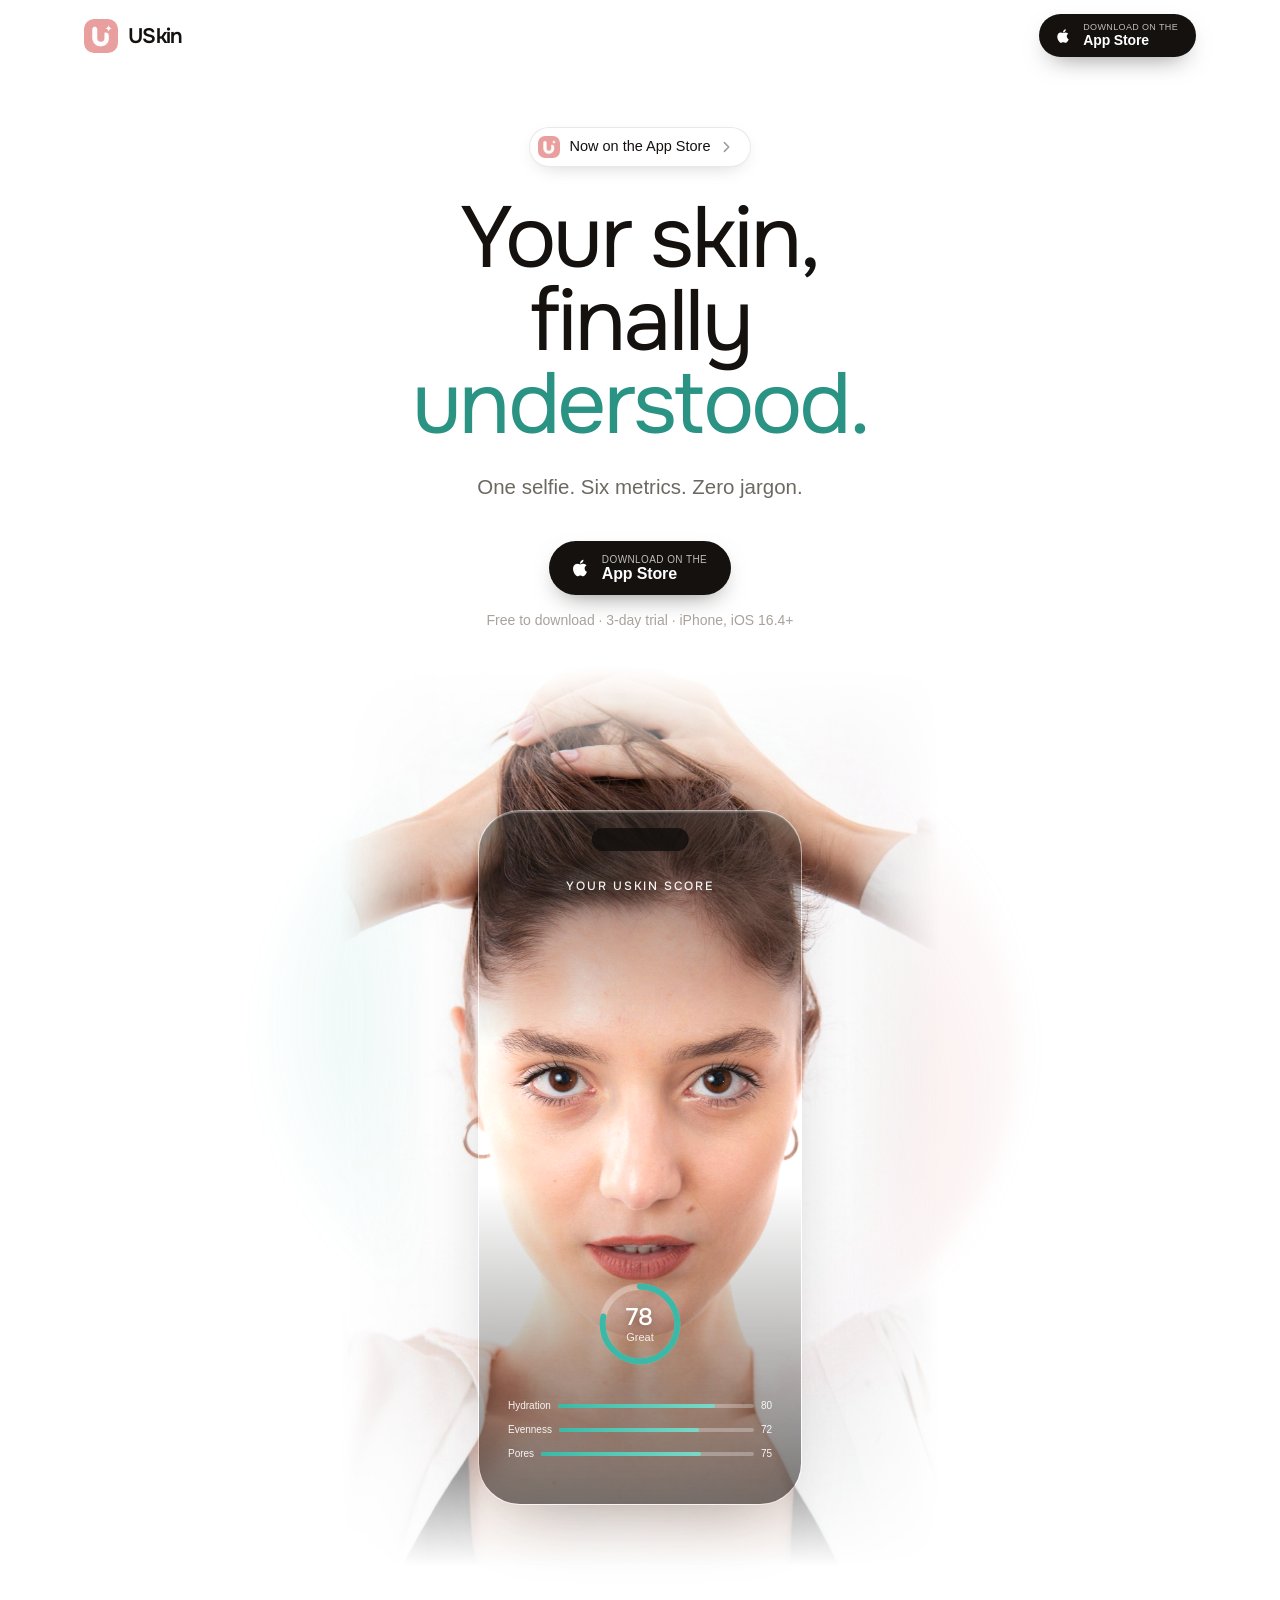
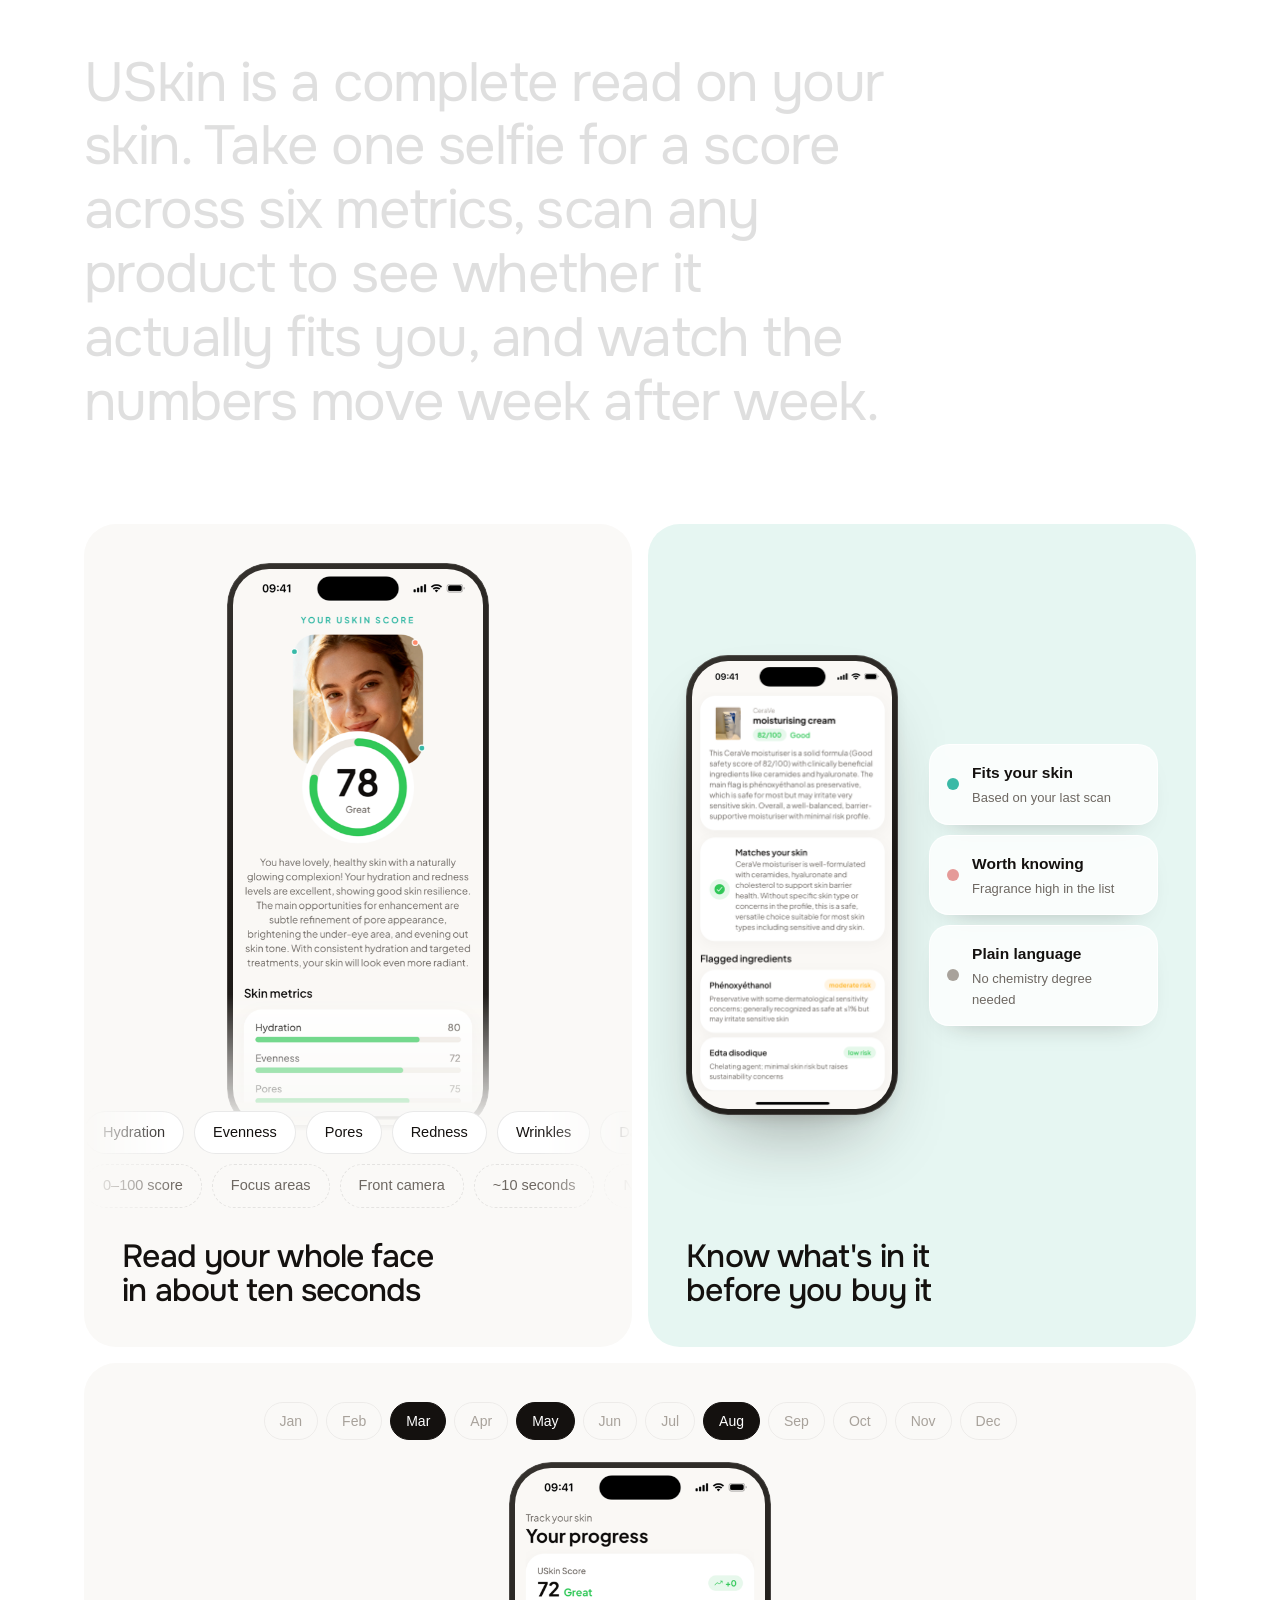
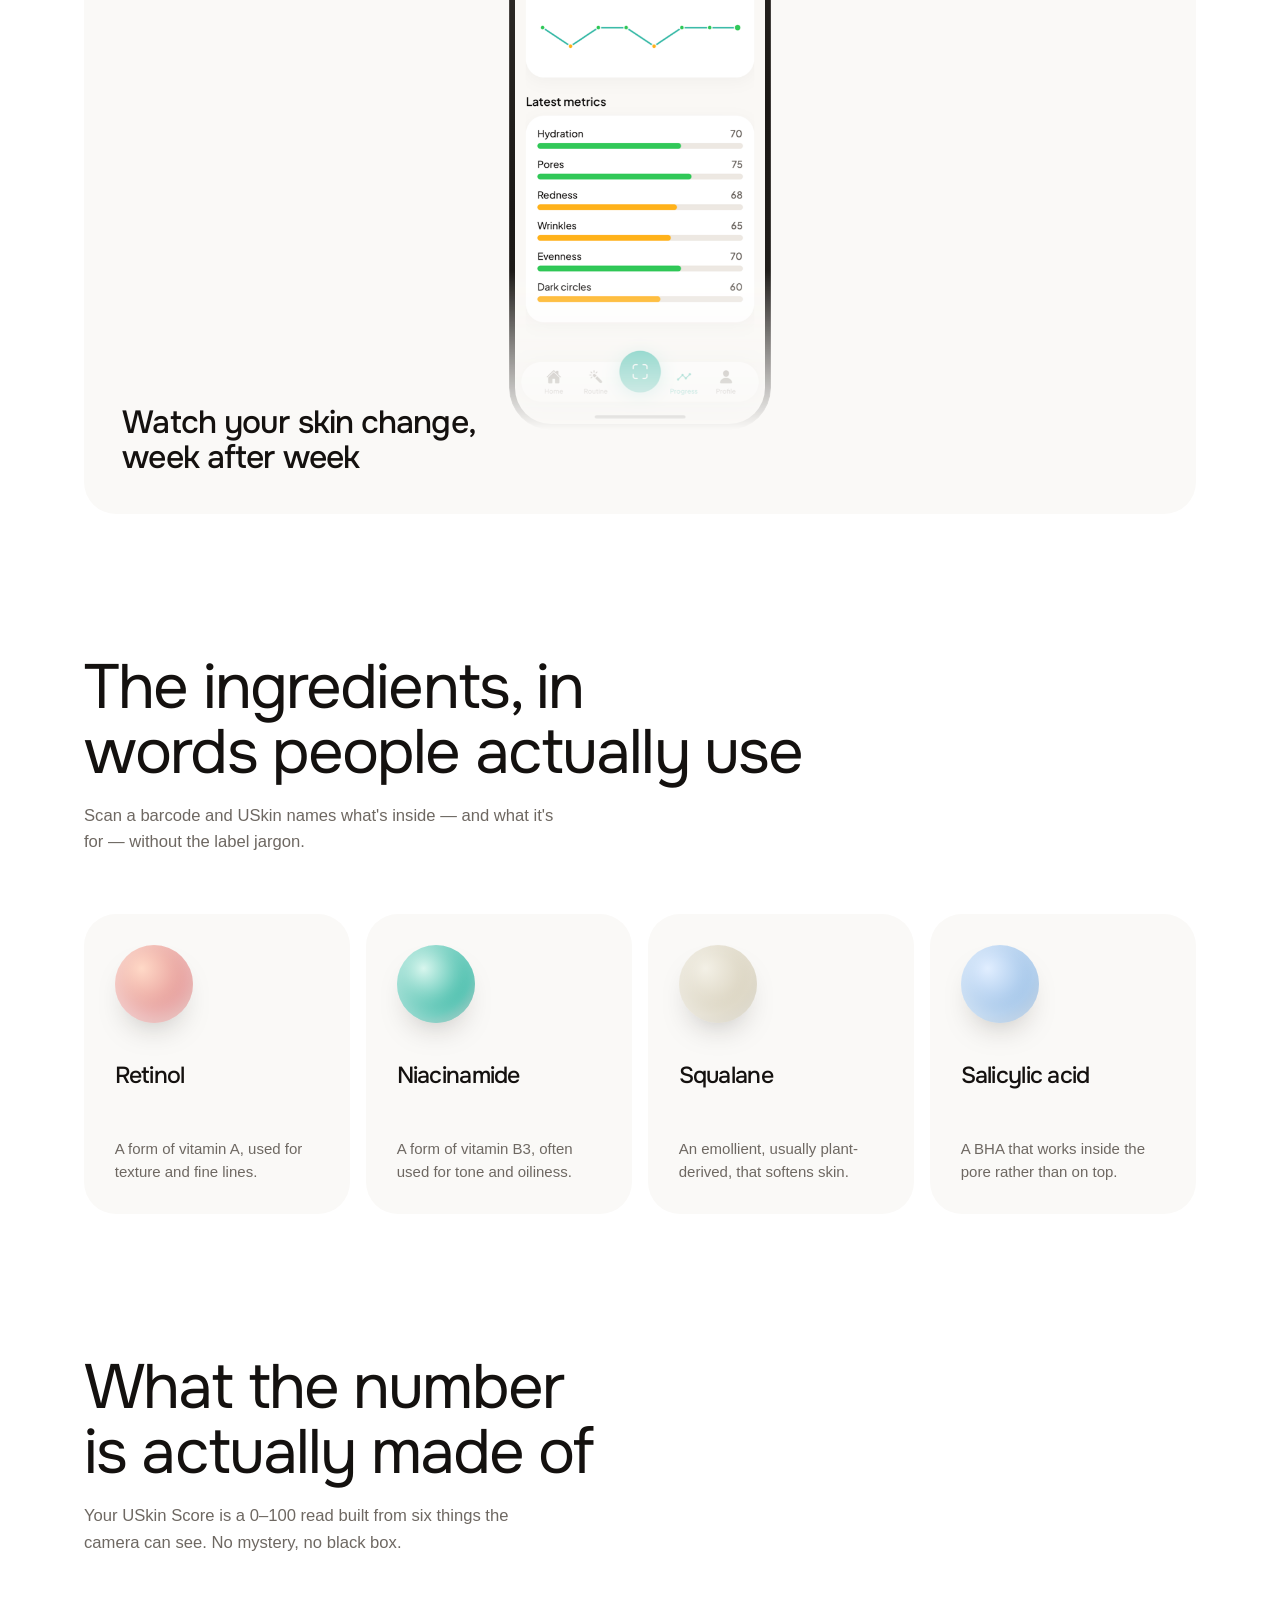
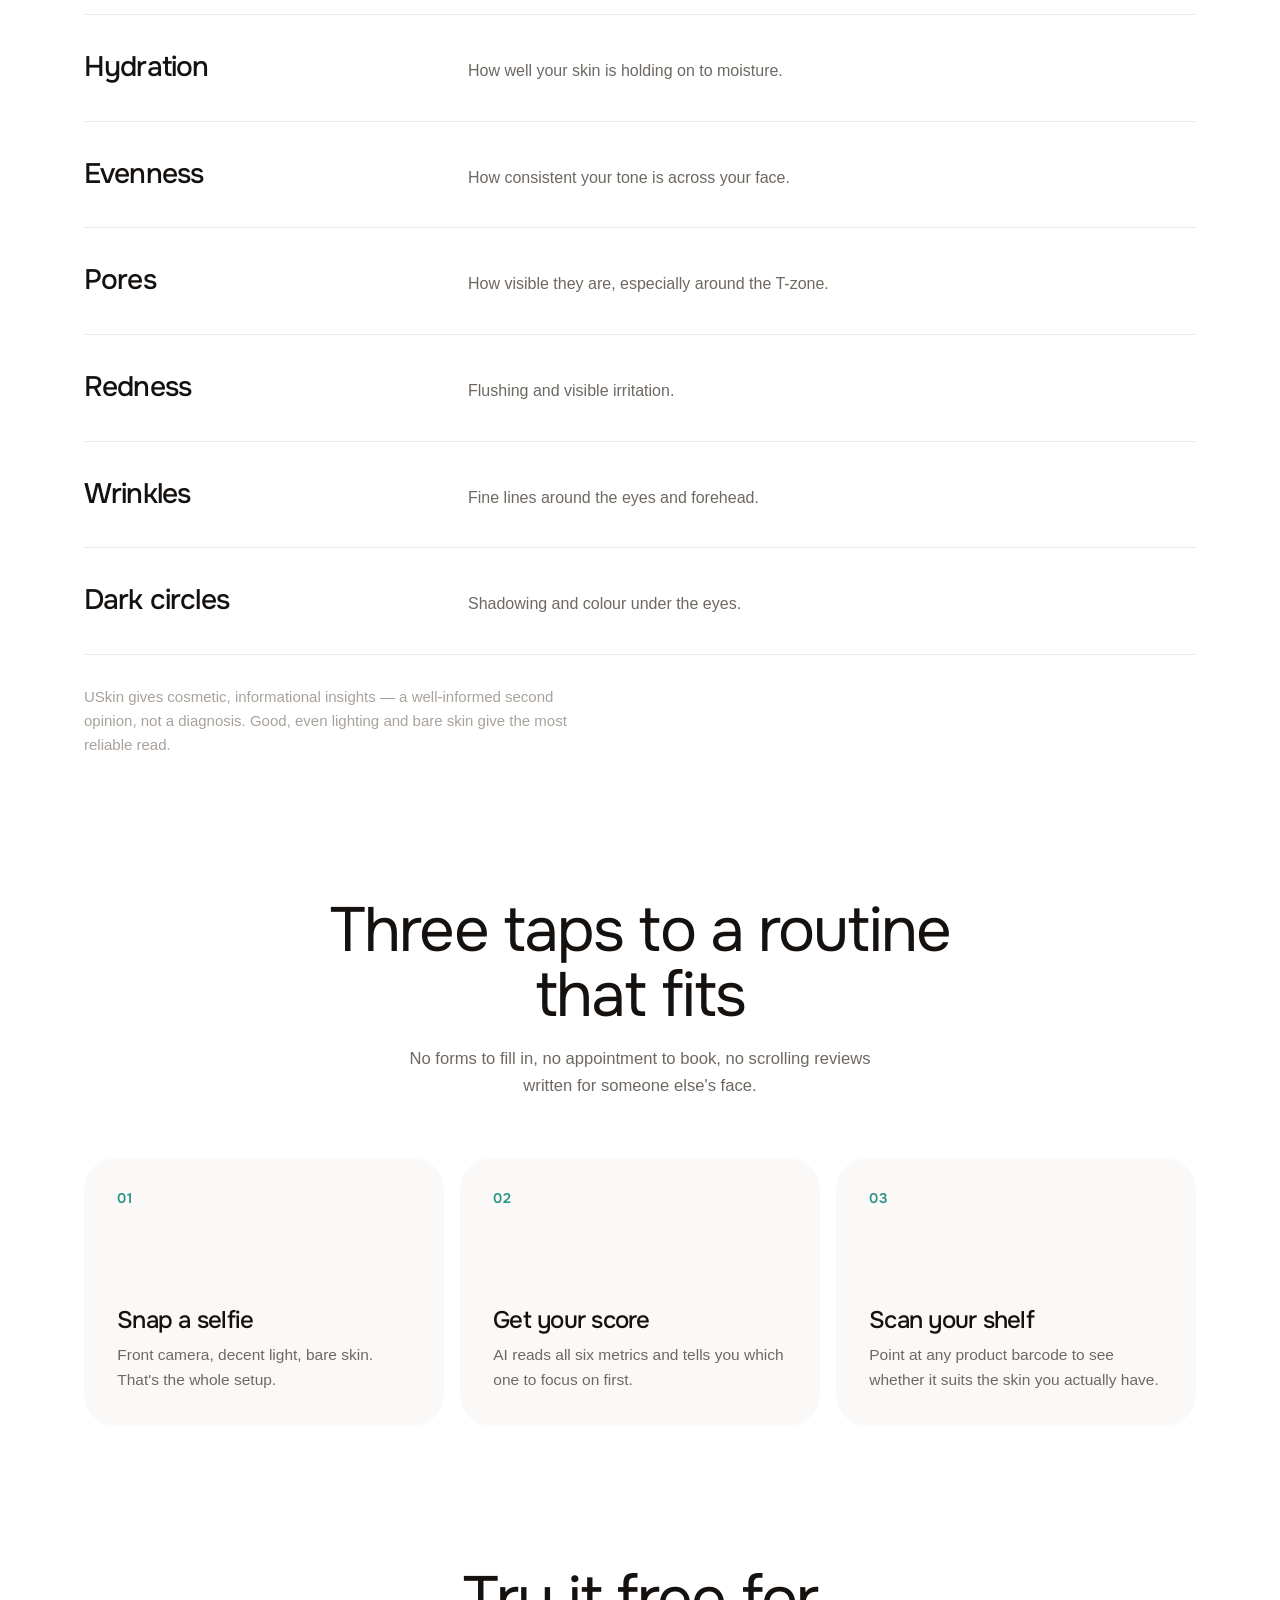
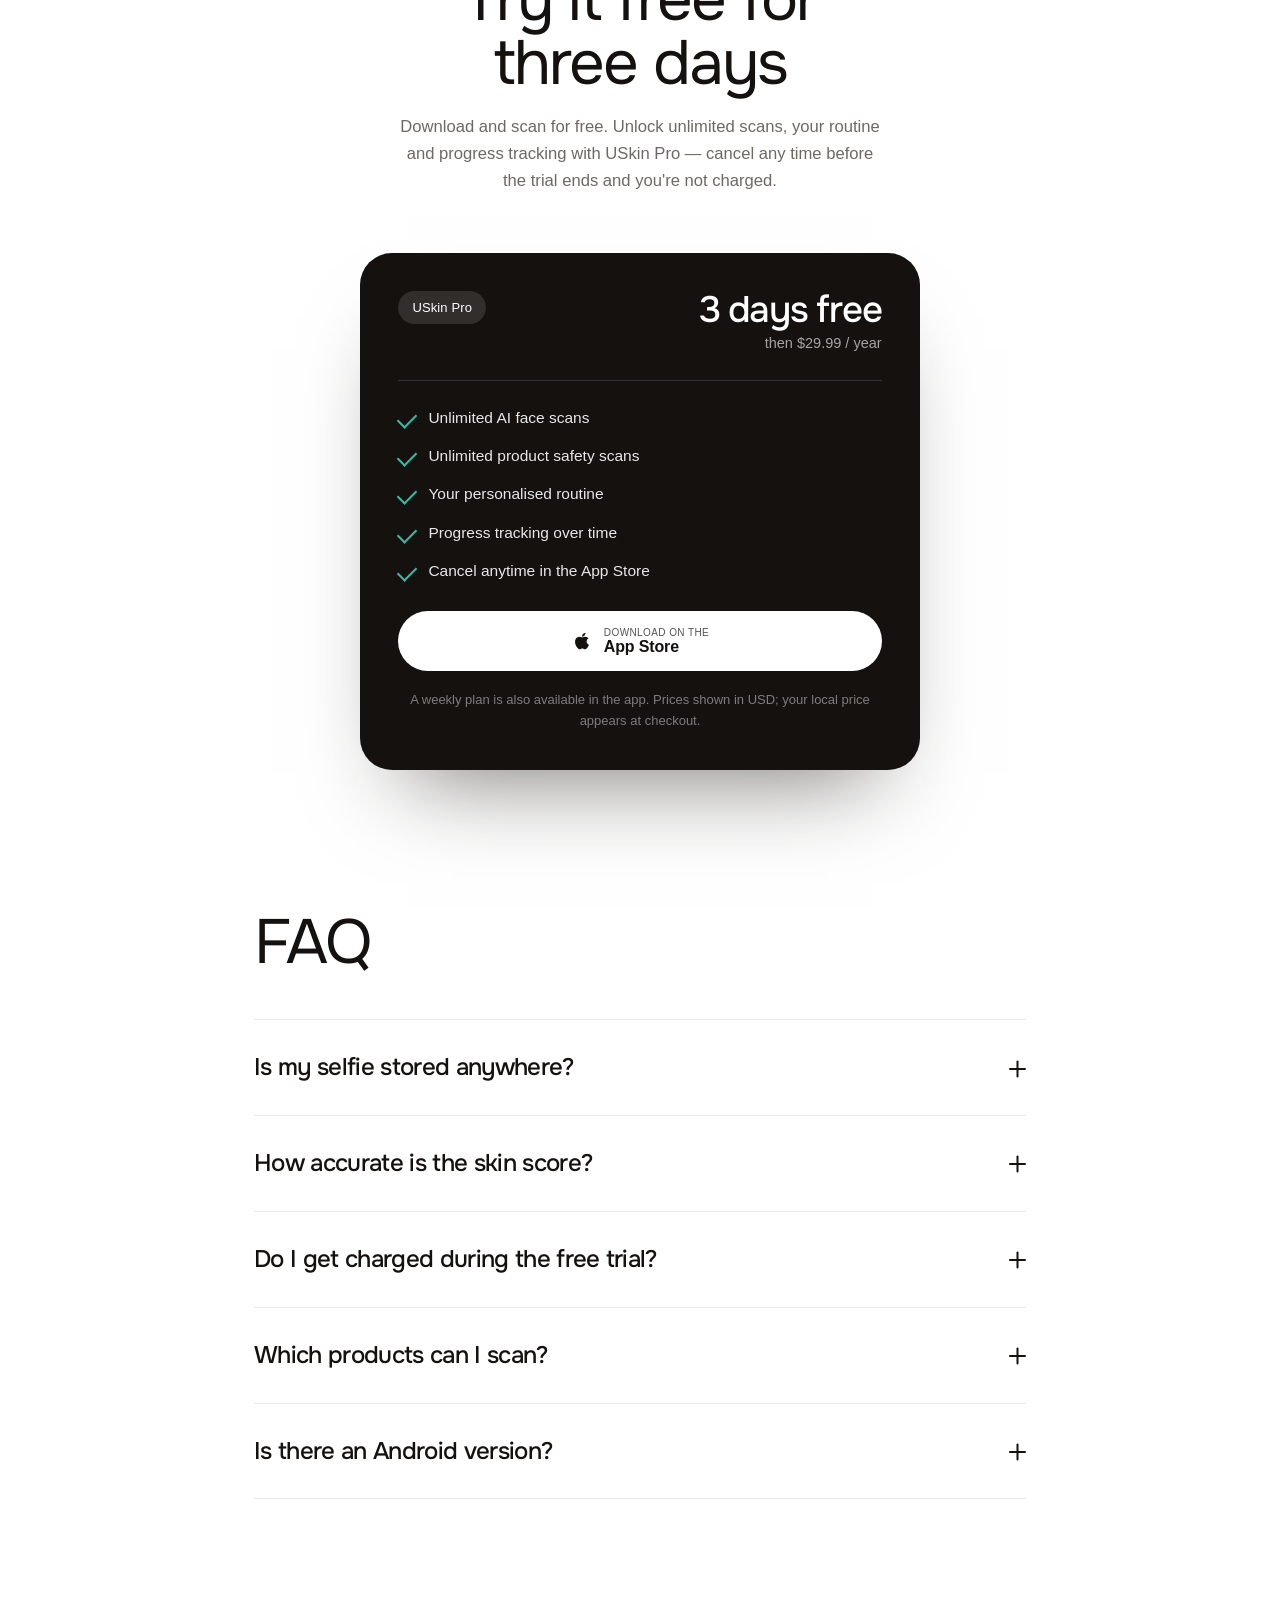
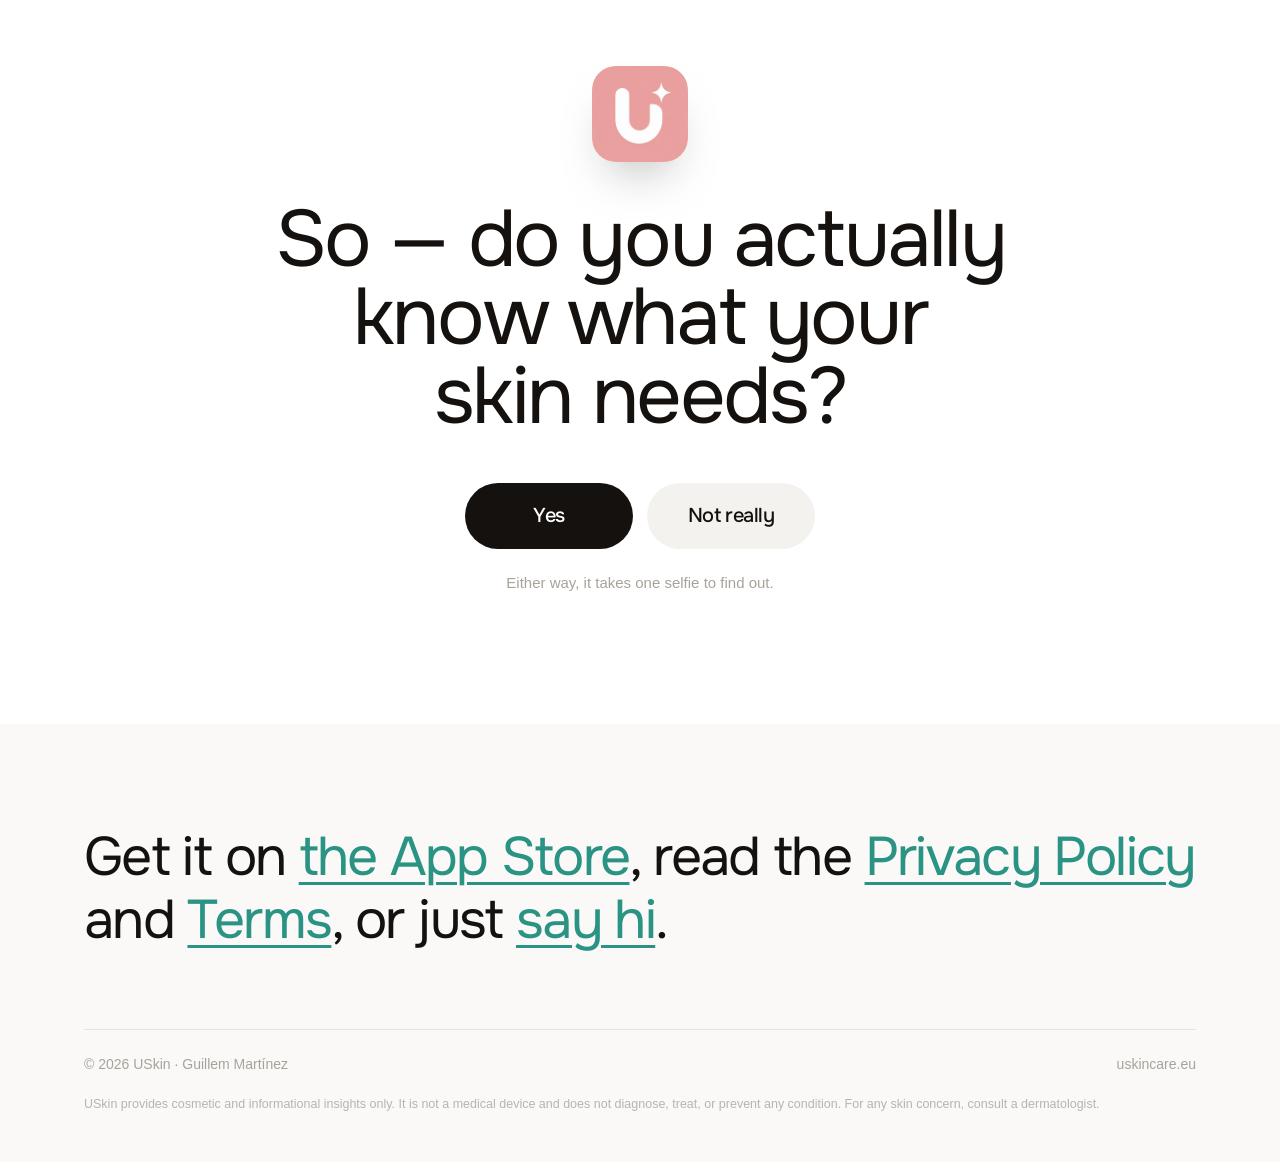
==== commit a99b7451: "Rebuild the hero as a glass phone over a portrait, and shrink the h1 The old hero wrapped an app scr" ====
--- a/index.html
+++ b/index.html
@@ -63,16 +63,32 @@
     <div class="stage lift5">
       <div class="stage-fade">
         <div class="glow" aria-hidden="true"></div>
-        <div class="phone">
-          <img src="assets/screen-score.png" alt="The USkin score screen showing a skin score of 78 with a breakdown by metric" width="415" height="900" fetchpriority="high">
-        </div>
-      </div>
-      <div class="chip chip-a" aria-hidden="true">
-        <span class="ring"><i>78</i></span>
-        <span class="chip-txt"><b>Great skin</b><small>Hydration 80 · Pores 75</small></span>
-      </div>
-      <div class="chip chip-b" aria-hidden="true">
-        <span class="pulse"></span> Scanning… 6 metrics
+
+        <div class="portrait-wrap">
+          <img class="portrait" src="assets/hero-portrait.jpg" alt="" width="933" height="1400" fetchpriority="high">
+
+          <!-- Translucent phone: the face reads straight through it, and the
+               app's own UI is rebuilt as floating layers rather than a flat
+               screenshot (which would put a second status bar inside a frame). -->
+          <div class="glass" aria-hidden="true">
+            <span class="notch"></span>
+            <p class="g-label">Your USkin Score</p>
+
+            <div class="g-ring">
+              <svg viewBox="0 0 100 100">
+                <circle class="g-track" cx="50" cy="50" r="43"/>
+                <circle class="g-fill"  cx="50" cy="50" r="43"/>
+              </svg>
+              <span class="g-num"><b>78</b><small>Great</small></span>
+            </div>
+
+            <ul class="g-metrics">
+              <li><span>Hydration</span><i style="--v:80%"></i><b>80</b></li>
+              <li><span>Evenness</span><i style="--v:72%"></i><b>72</b></li>
+              <li><span>Pores</span><i style="--v:75%"></i><b>75</b></li>
+            </ul>
+          </div>
+        </div>
       </div>
     </div>
   </header>
--- a/style.css
+++ b/style.css
@@ -167,8 +167,8 @@
 
 .hero h1 {
   margin: clamp(20px, 3vw, 30px) auto 0;
-  font-size: clamp(3.1rem, 9vw, 7rem);
-  line-height: .94;
+  font-size: clamp(2.9rem, 7.2vw, 5.4rem);
+  line-height: .96;
   letter-spacing: -.03em;
   max-width: 16ch;
 }
@@ -185,101 +185,159 @@
 }
 .hero-meta { font-size: 14px; color: var(--faint); }
 
-/* ---- stage: phone floating on a soft glow, dissolving into the page ---- */
+/* ---- stage: a translucent phone laid over a portrait, both dissolving
+       into the page. The face reads through the glass; the app UI is
+       rebuilt as floating layers. ---- */
 .stage {
   position: relative;
-  margin: clamp(-8px, -1vw, 0px) auto 0;
+  margin: clamp(-4px, -0.5vw, 0px) auto 0;
   max-width: 980px;
-  padding-top: clamp(24px, 4vw, 44px);
-}
-.stage-fade {
-  position: relative;
-  display: flex; justify-content: center;
-  padding-bottom: 90px;
-  -webkit-mask-image: linear-gradient(to bottom, #000 0%, #000 68%, rgba(0,0,0,.25) 90%, transparent 100%);
-          mask-image: linear-gradient(to bottom, #000 0%, #000 68%, rgba(0,0,0,.25) 90%, transparent 100%);
-}
+  padding-top: clamp(20px, 3vw, 38px);
+}
+.stage-fade { position: relative; display: flex; justify-content: center; }
+
 .glow {
-  position: absolute; left: 50%; top: 2%;
+  position: absolute; left: 50%; top: 4%;
   transform: translateX(-50%);
-  width: min(820px, 116vw); aspect-ratio: 1 / .92;
+  width: min(760px, 112vw); aspect-ratio: 1 / .9;
   border-radius: 50%;
   background:
-    radial-gradient(circle at 46% 44%, rgba(59,185,166,.32), rgba(59,185,166,0) 62%),
-    radial-gradient(circle at 64% 60%, rgba(229,154,152,.34), rgba(229,154,152,0) 58%),
-    radial-gradient(circle at 34% 66%, rgba(59,185,166,.16), rgba(59,185,166,0) 60%);
-  filter: blur(10px);
+    radial-gradient(circle at 44% 46%, rgba(59,185,166,.26), rgba(59,185,166,0) 62%),
+    radial-gradient(circle at 64% 58%, rgba(229,154,152,.28), rgba(229,154,152,0) 58%);
+  filter: blur(12px);
   animation: breathe 13s ease-in-out infinite;
 }
 @keyframes breathe {
   0%,100% { transform: translateX(-50%) scale(1);     opacity: 1;   }
-  50%     { transform: translateX(-50%) scale(1.055); opacity: .86; }
-}
-
+  50%     { transform: translateX(-50%) scale(1.05);  opacity: .86; }
+}
+
+.portrait-wrap {
+  position: relative;
+  width: min(600px, 96vw);
+  aspect-ratio: 933 / 1400;
+}
+.portrait {
+  width: 100%; height: 100%; object-fit: cover;
+  /* Vignette the photo into the page on all four sides, the way lovi.care
+     melts its hero shot into white. */
+  -webkit-mask-image:
+    linear-gradient(to bottom, transparent 0%, #000 13%, #000 72%, transparent 100%),
+    linear-gradient(to right,  transparent 0%, #000 15%, #000 85%, transparent 100%);
+          mask-image:
+    linear-gradient(to bottom, transparent 0%, #000 13%, #000 72%, transparent 100%),
+    linear-gradient(to right,  transparent 0%, #000 15%, #000 85%, transparent 100%);
+  -webkit-mask-composite: source-in;
+          mask-composite: intersect;
+}
+
+.glass {
+  position: absolute; left: 50%; top: 16%;
+  transform: translateX(-50%);
+  width: 54%; aspect-ratio: 9 / 19.3;
+  border-radius: 13% / 6%;
+  border: 1.5px solid rgba(255,255,255,.5);
+  background: rgba(255,255,255,.05);
+  -webkit-backdrop-filter: brightness(1.07) saturate(1.06) blur(.4px);
+          backdrop-filter: brightness(1.07) saturate(1.06) blur(.4px);
+  box-shadow:
+    inset 0 1.5px 0 rgba(255,255,255,.75),
+    inset 0 0 30px rgba(255,255,255,.22),
+    0 34px 70px -34px rgba(40,30,26,.4);
+  animation: glass-float 8s ease-in-out infinite;
+  overflow: hidden;
+}
+@keyframes glass-float {
+  0%,100% { transform: translateX(-50%) translateY(0);     }
+  50%     { transform: translateX(-50%) translateY(-12px); }
+}
+@keyframes hover-y {
+  0%,100% { transform: translateY(0);     }
+  50%     { transform: translateY(-12px); }
+}
+
+/* Device frame for the feature-card mockups. Thinner and softer than before
+   so it reads as a mockup rather than a chunky bezel. */
 .phone {
   position: relative;
-  width: min(312px, 74vw);
+  width: min(262px, 66vw);
   aspect-ratio: 415 / 900;
-  padding: 8px;
-  border-radius: 46px;
-  background: linear-gradient(158deg, #33302C 0%, #191614 52%, #24211E 100%);
+  padding: 6px;
+  border-radius: 42px;
+  background: linear-gradient(158deg, #35322E 0%, #1B1815 52%, #262320 100%);
   box-shadow:
-    0 54px 100px -34px rgba(28,22,18,.48),
-    0 8px 22px -8px rgba(28,22,18,.22),
-    inset 0 0 0 1px rgba(255,255,255,.16);
-  animation: hover-y 8s ease-in-out infinite;
-}
-.phone img { width: 100%; height: 100%; object-fit: cover; border-radius: 38px; }
-.phone.sm { width: min(262px, 66vw); border-radius: 40px; padding: 7px; animation: none; }
-.phone.sm img { border-radius: 33px; }
-@keyframes hover-y {
-  0%,100% { transform: translateY(0);     }
-  50%     { transform: translateY(-14px); }
-}
-
-.chip {
-  position: absolute; z-index: 3;
-  display: inline-flex; align-items: center; gap: 11px;
-  padding: 11px 18px 11px 12px;
-  background: rgba(255,255,255,.9);
-  backdrop-filter: blur(14px); -webkit-backdrop-filter: blur(14px);
-  border: 1px solid var(--line);
-  border-radius: 18px;
-  box-shadow: 0 20px 44px -20px rgba(28,22,18,.4);
-  font-size: 13.5px;
-  animation: hover-y 8s ease-in-out infinite;
-}
-.chip-a { left: max(4px, 6%); top: 34%; animation-delay: -2.4s; }
-.chip-b {
-  right: max(4px, 7%); top: 17%;
-  padding: 10px 18px; gap: 9px;
-  font-weight: 500; color: var(--ink-2);
-  animation-delay: -5s;
-}
-.chip .ring {
+    0 40px 78px -34px rgba(28,22,18,.42),
+    0 6px 18px -8px rgba(28,22,18,.2),
+    inset 0 0 0 1px rgba(255,255,255,.15);
+}
+.phone img { width: 100%; height: 100%; object-fit: cover; border-radius: 36px; }
+/* Scrims so the white UI reads over a high-key photo. */
+.glass::before, .glass::after {
+  content: ''; position: absolute; left: 0; right: 0; pointer-events: none;
+}
+.glass::before { top: 0;    height: 34%; background: linear-gradient(to bottom, rgba(24,20,17,.5), transparent); }
+.glass::after  { bottom: 0; height: 46%; background: linear-gradient(to top,    rgba(24,20,17,.58), transparent); }
+
+.notch {
+  position: absolute; left: 50%; top: 2.4%;
+  transform: translateX(-50%);
+  width: 30%; height: 3.4%;
+  border-radius: 999px;
+  background: rgba(18,15,13,.82);
+}
+.g-label {
+  position: absolute; left: 0; right: 0; top: 9.5%; z-index: 2;
+  text-align: center;
+  font-family: var(--display);
+  font-size: clamp(9px, 1.05vw, 12px);
+  font-weight: 500; letter-spacing: .16em; text-transform: uppercase;
+  color: rgba(255,255,255,.94);
+}
+.g-ring {
+  position: absolute; left: 50%; top: 74%; z-index: 2;
+  transform: translate(-50%, -50%);
+  width: 27%; aspect-ratio: 1;
   display: grid; place-items: center;
-  width: 40px; height: 40px; border-radius: 50%;
-  background: conic-gradient(var(--teal) 0 78%, var(--band-2) 78% 100%);
-}
-.chip .ring i {
-  display: grid; place-items: center;
-  width: 31px; height: 31px; border-radius: 50%;
-  background: #fff;
-  font-style: normal; font-weight: 600; font-size: 13px;
+}
+.g-ring svg { position: absolute; inset: 0; width: 100%; height: 100%; transform: rotate(-90deg); }
+.g-ring circle { fill: none; stroke-width: 7; stroke-linecap: round; }
+.g-track { stroke: rgba(255,255,255,.3); }
+.g-fill  { stroke: var(--teal); stroke-dasharray: 270; stroke-dashoffset: 59; }
+.g-num { display: grid; place-items: center; line-height: 1; }
+.g-num b {
   font-family: var(--display);
-}
-.chip-txt { display: flex; flex-direction: column; line-height: 1.25; text-align: left; }
-.chip-txt b { font-size: 14px; font-weight: 600; }
-.chip-txt small { font-size: 11.5px; color: var(--faint); }
-.pulse {
-  width: 9px; height: 9px; border-radius: 50%; background: var(--teal);
-  box-shadow: 0 0 0 0 rgba(59,185,166,.6);
-  animation: ping 2.1s ease-out infinite;
-}
-@keyframes ping {
-  0%   { box-shadow: 0 0 0 0   rgba(59,185,166,.55); }
-  70%  { box-shadow: 0 0 0 12px rgba(59,185,166,0);  }
-  100% { box-shadow: 0 0 0 0   rgba(59,185,166,0);   }
+  font-size: clamp(15px, 2.1vw, 24px);
+  font-weight: 500; color: #fff;
+  text-shadow: 0 2px 12px rgba(20,17,15,.45);
+}
+.g-num small {
+  margin-top: 3px;
+  font-size: clamp(8px, .95vw, 11px);
+  color: rgba(255,255,255,.85);
+}
+.g-metrics {
+  position: absolute; left: 9%; right: 9%; bottom: 6%; z-index: 2;
+  display: grid; gap: clamp(5px, .62vw, 8px);
+}
+.g-metrics li {
+  display: grid; grid-template-columns: auto 1fr auto;
+  align-items: center; gap: 7px;
+  font-size: clamp(7.5px, .82vw, 10px);
+  color: rgba(255,255,255,.92);
+}
+.g-metrics span { font-weight: 500; }
+.g-metrics b { font-weight: 500; }
+.g-metrics i {
+  height: clamp(3px, .34vw, 4px);
+  border-radius: 999px;
+  background: rgba(255,255,255,.28);
+  position: relative;
+}
+.g-metrics i::before {
+  content: ''; position: absolute; inset: 0 auto 0 0;
+  width: var(--v);
+  border-radius: 999px;
+  background: linear-gradient(90deg, var(--teal), #7BD8C8);
 }
 
 /* ---------------------------------------------------------
@@ -713,11 +771,6 @@
 
   .hero h1  { letter-spacing: -.038em; }
   .hero .lede { font-size: 1.12rem; }
-
-  /* The stage is too narrow here for the floating chips to sit beside the
-     phone — they land on top of the score they are describing. The screenshot
-     already shows it, so drop them. */
-  .chip { display: none; }
 
 
   .words { max-width: none; }
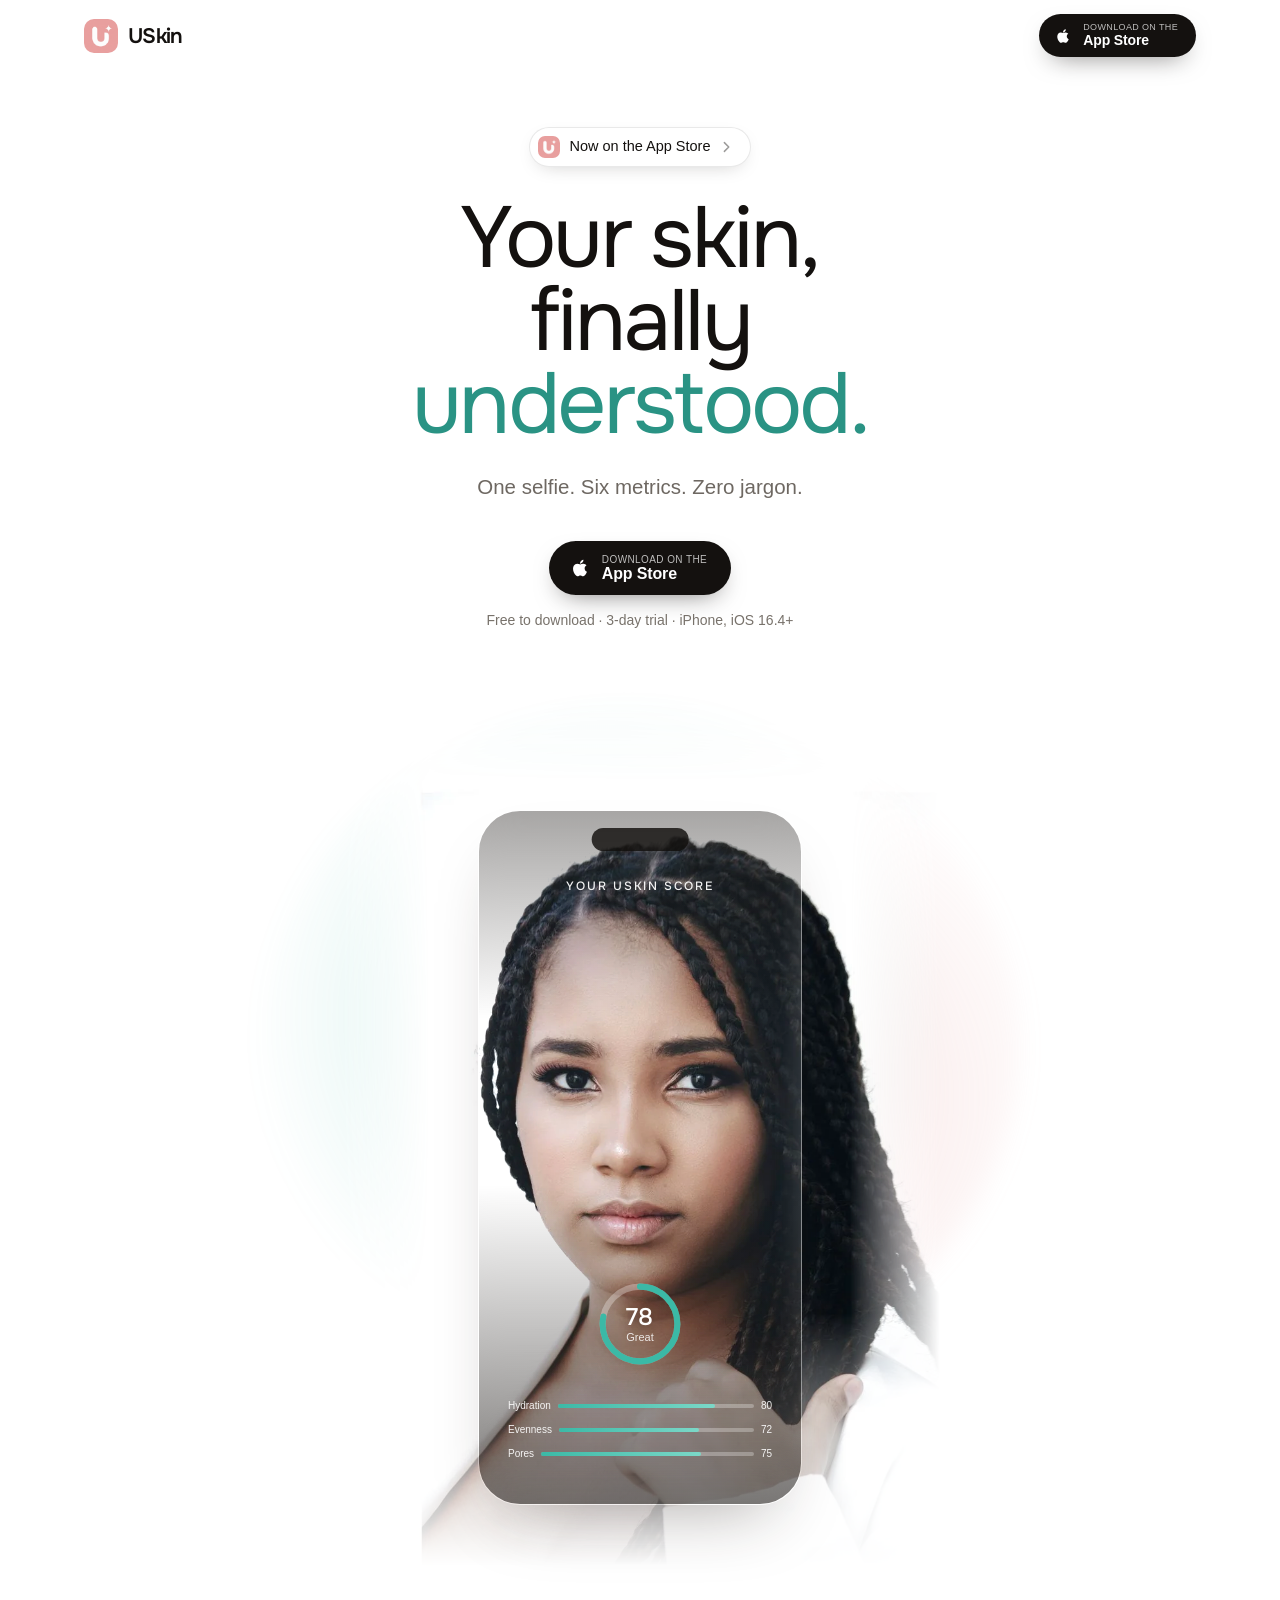
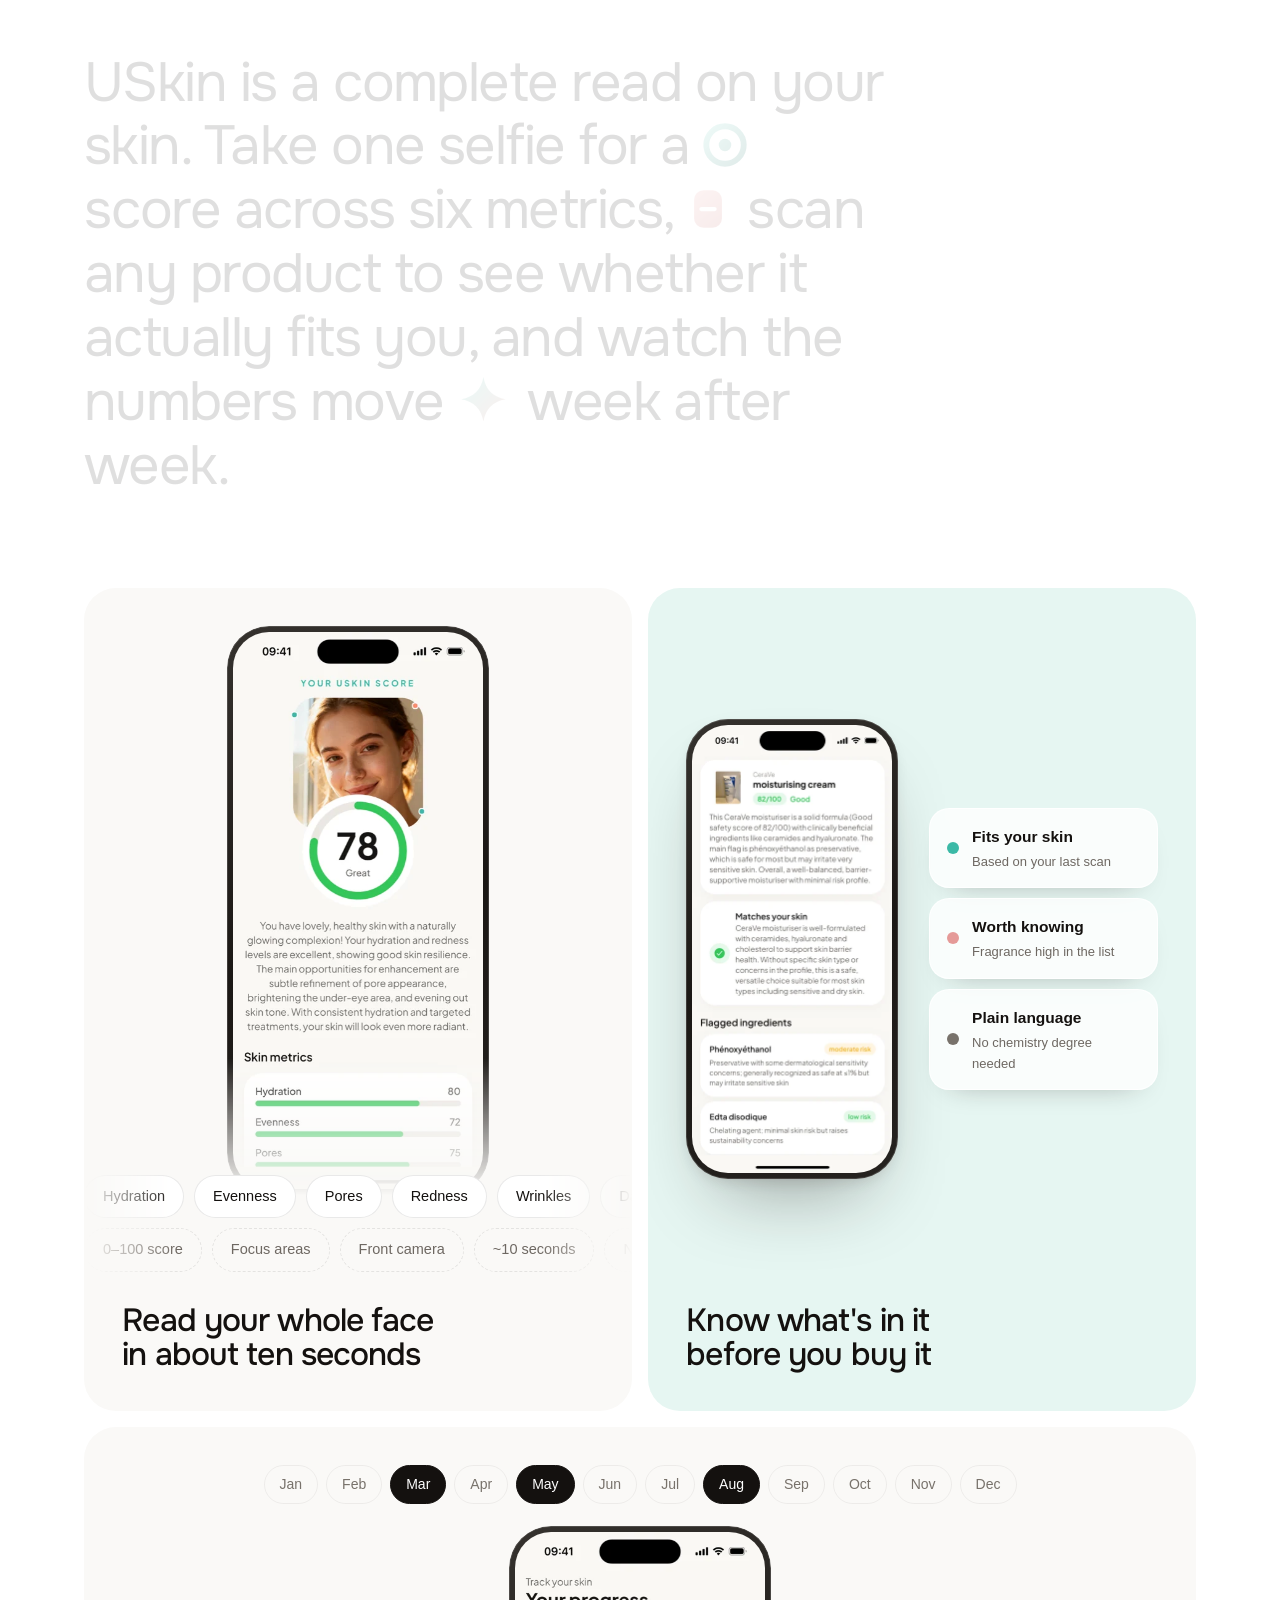
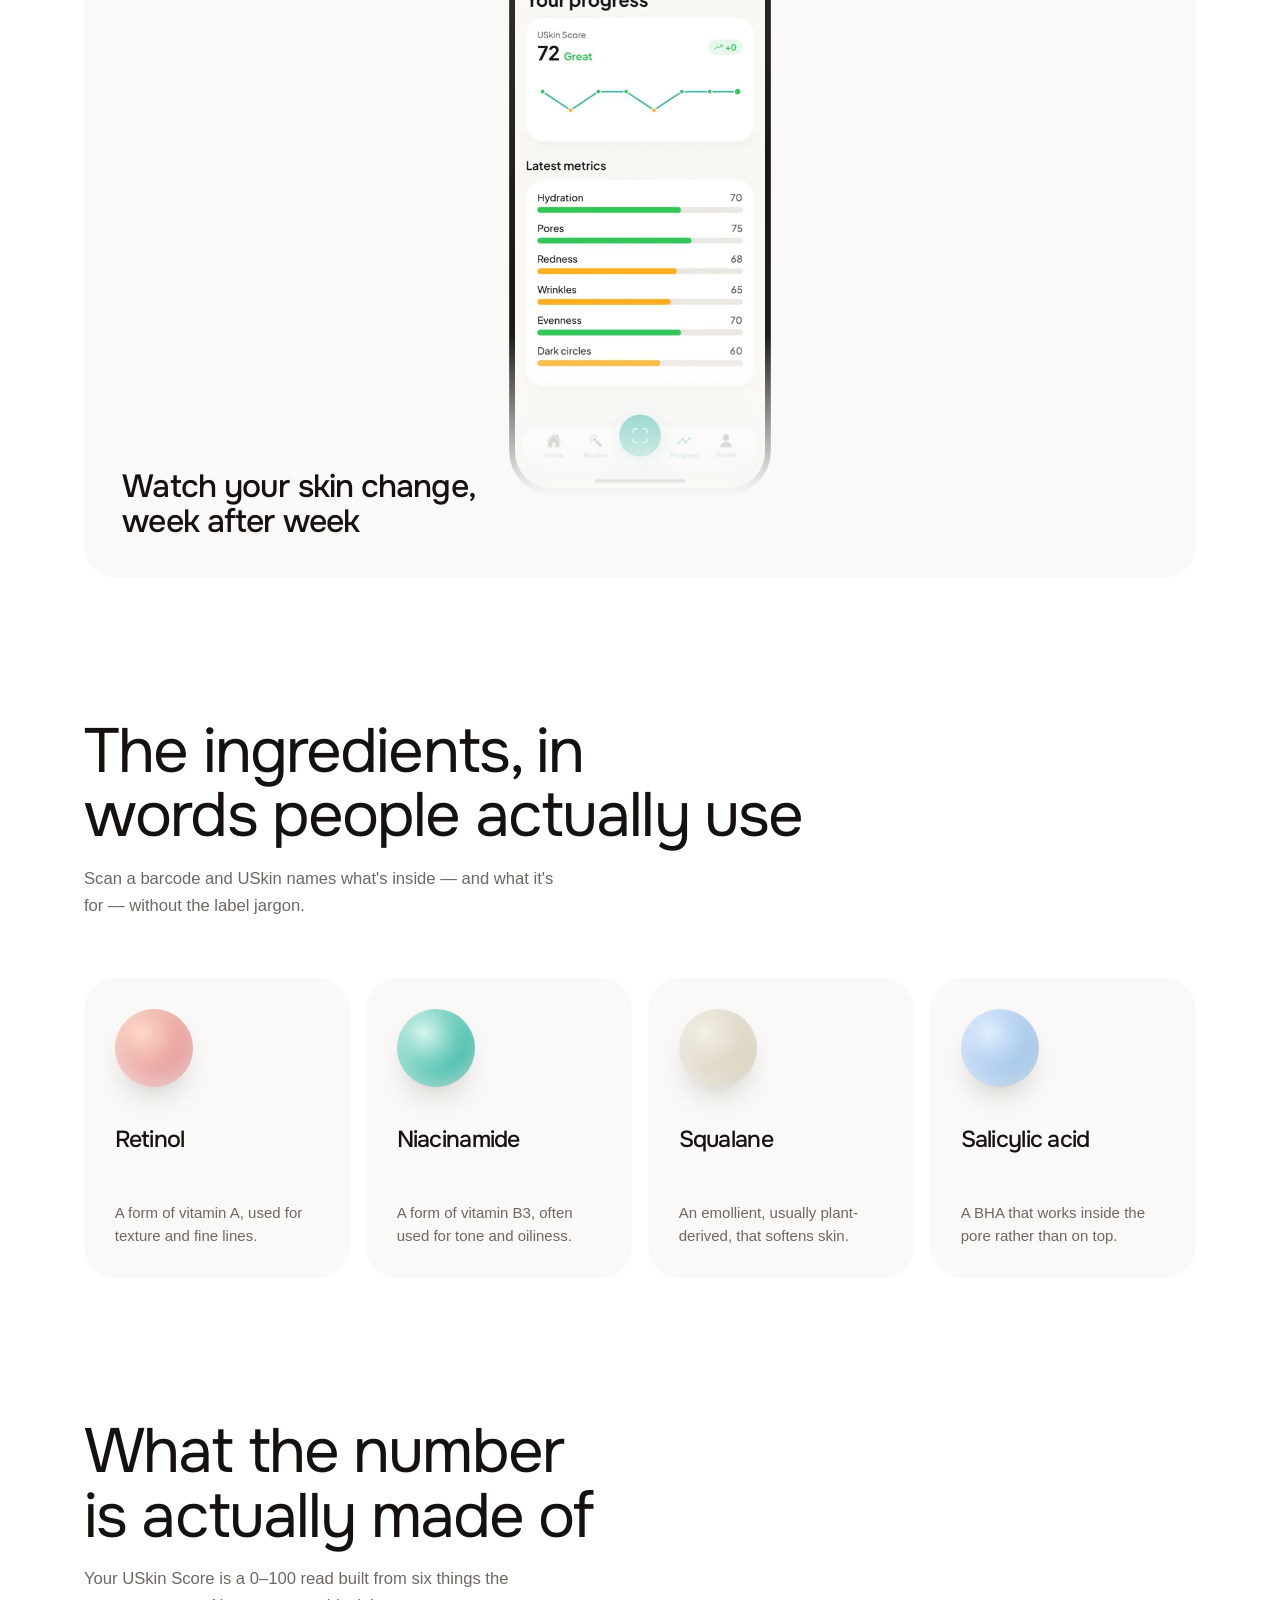
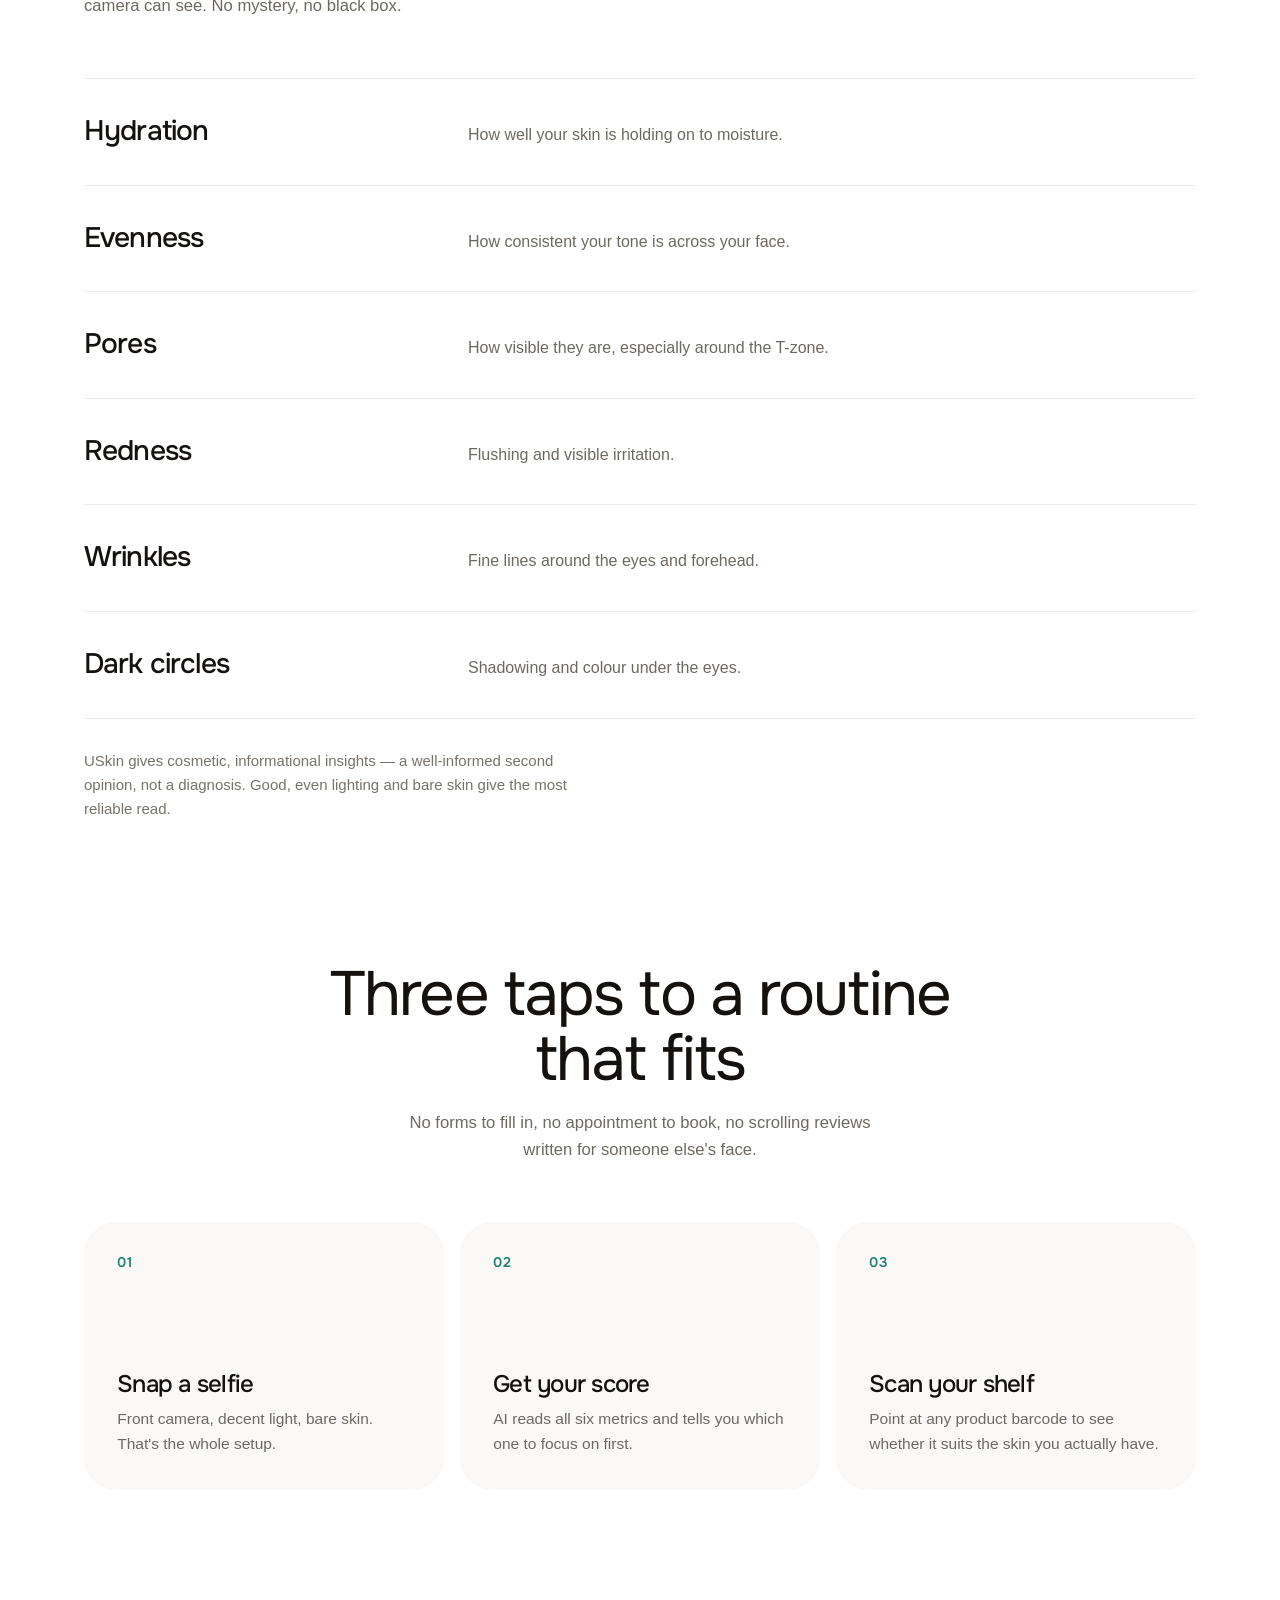
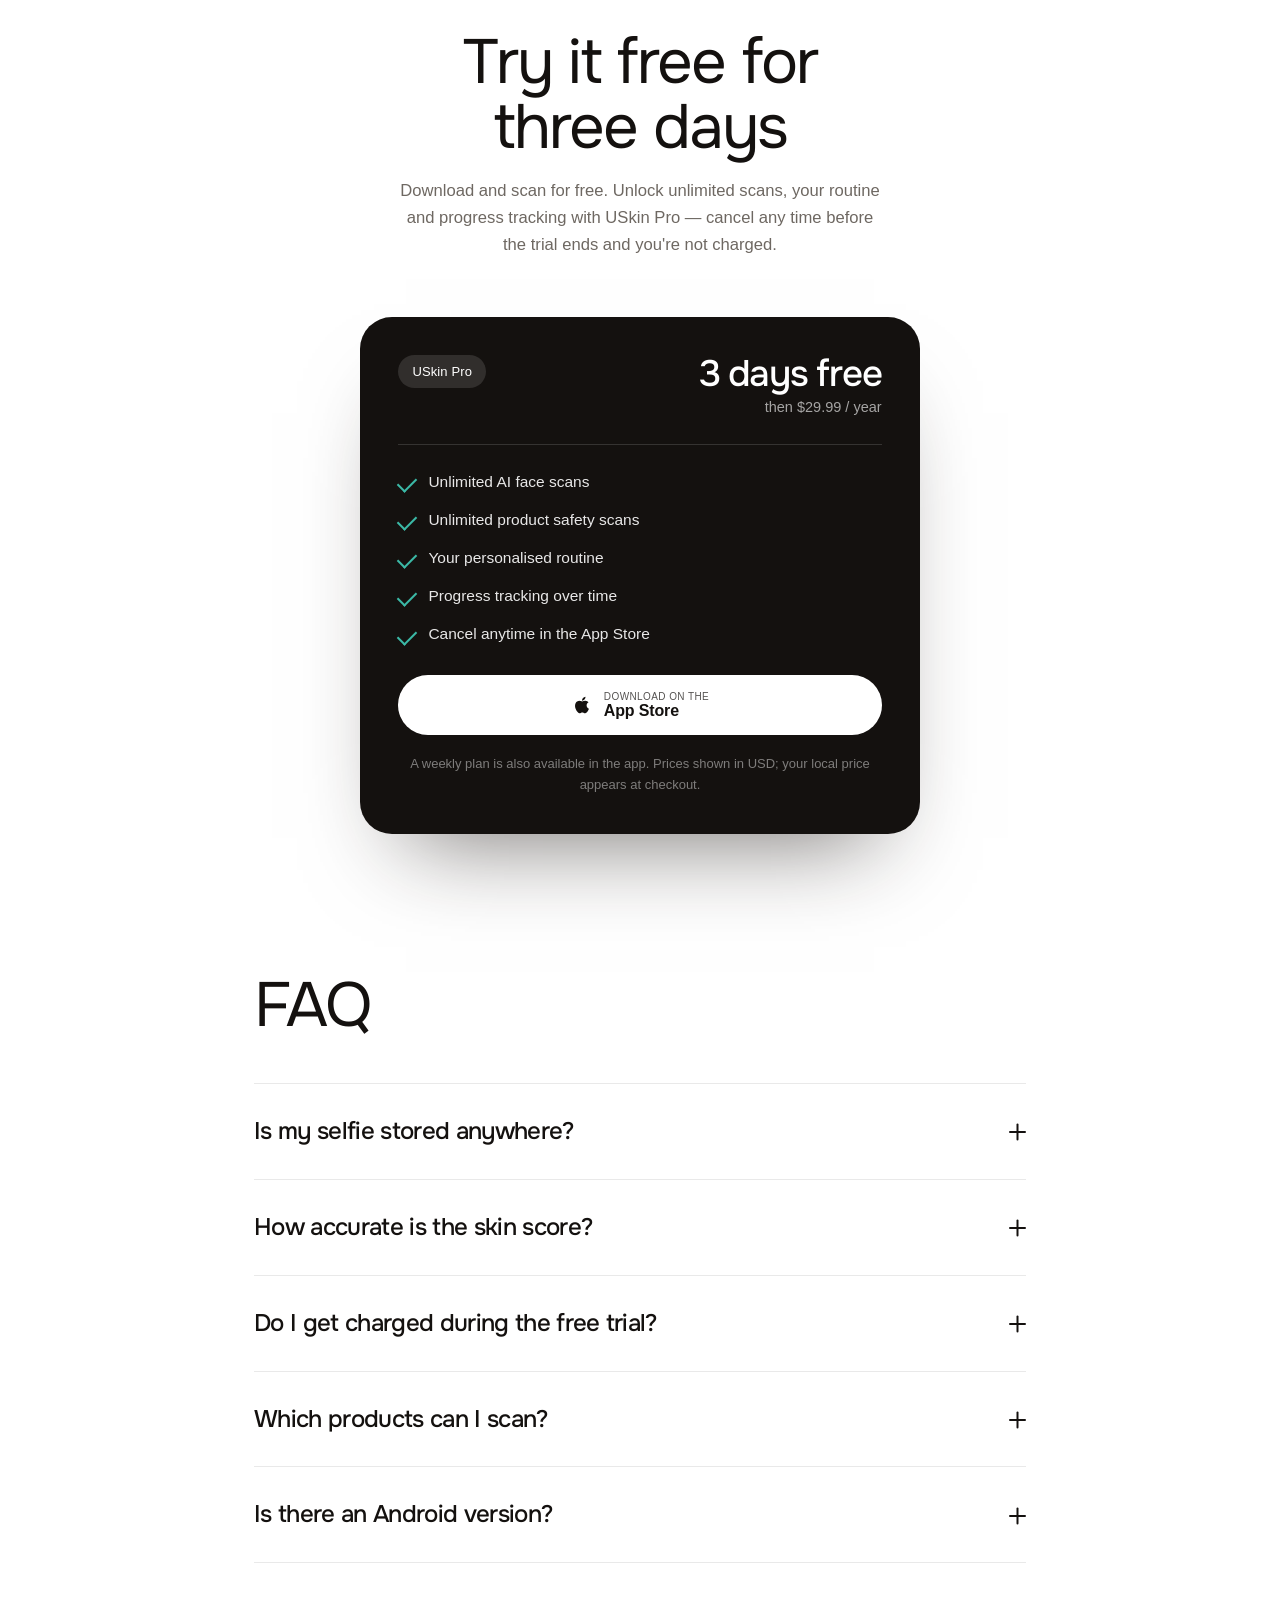
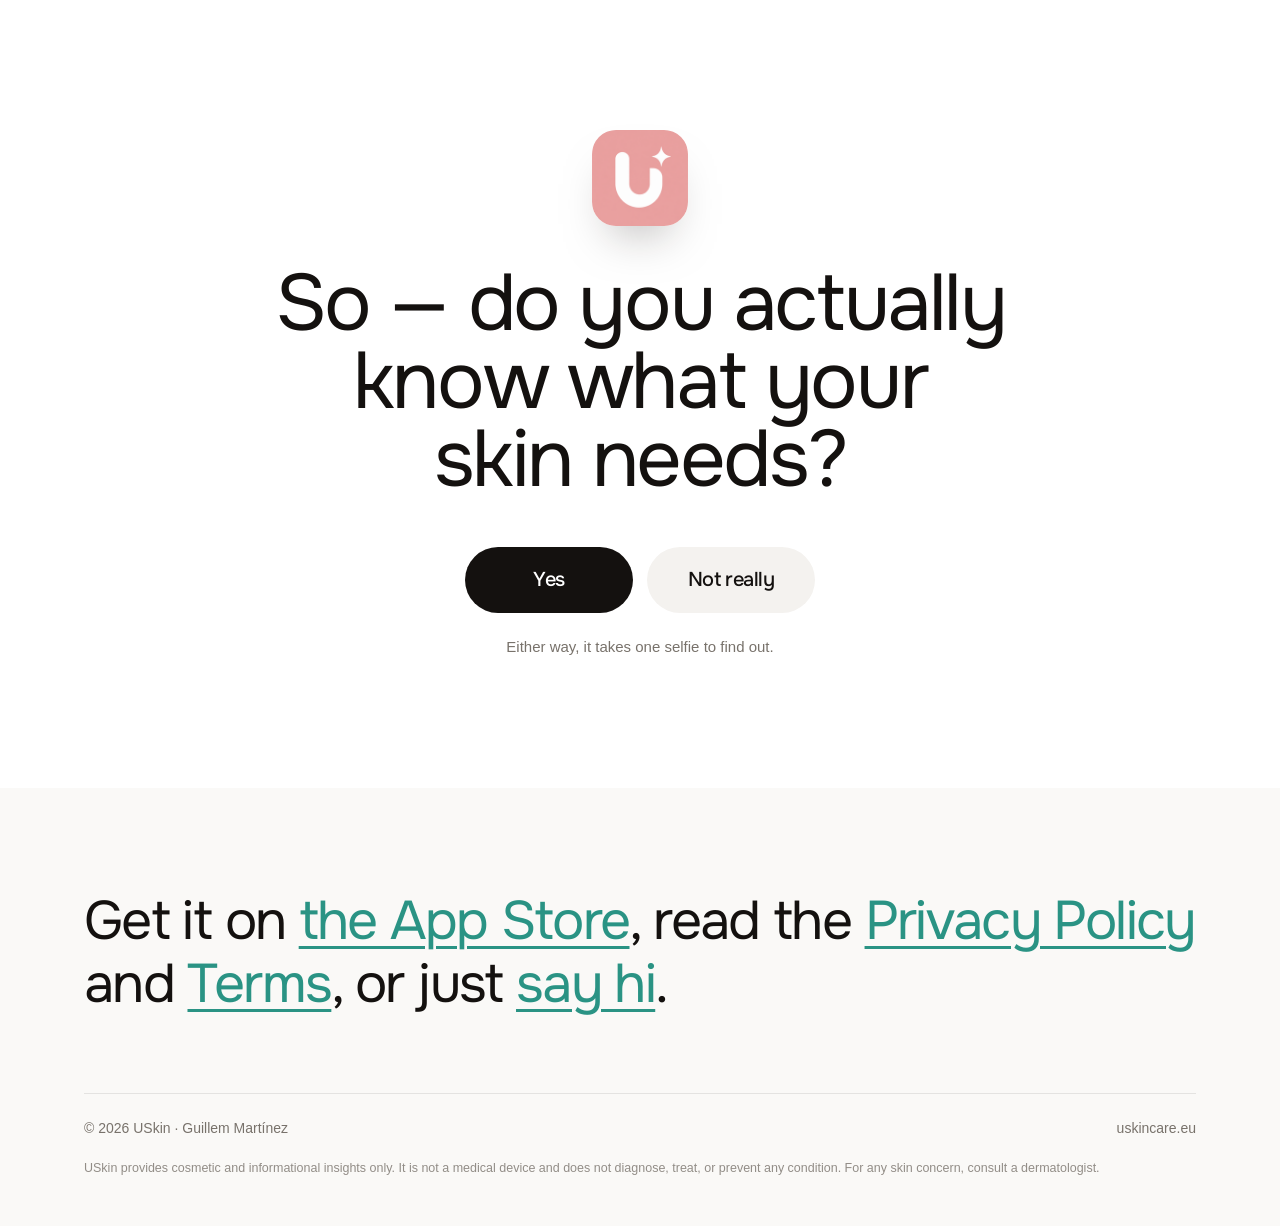
==== commit 01807eb9: "Fix broken legal pages, raise contrast, add motion and inline glyphs Regression fix, and the importa" ====
--- a/index.html
+++ b/index.html
@@ -7,6 +7,8 @@
 <title>USkin — AI Skin &amp; Cosmetics Scanner</title>
 <meta name="description" content="One selfie, six metrics, zero jargon. USkin reads your skin, scans any product, and tracks how you change over time. Free on the App Store.">
 <link rel="icon" href="assets/favicon.png">
+<link rel="canonical" href="https://uskincare.eu/">
+<meta name="theme-color" content="#FFFFFF">
 <meta property="og:type" content="website">
 <meta property="og:url" content="https://uskincare.eu/">
 <meta property="og:title" content="USkin — AI Skin &amp; Cosmetics Scanner">
@@ -65,13 +67,14 @@
         <div class="glow" aria-hidden="true"></div>
 
         <div class="portrait-wrap">
-          <img class="portrait" src="assets/hero-portrait.jpg" alt="" width="933" height="1400" fetchpriority="high">
+          <img class="portrait" src="assets/hero-portrait.webp" alt="" width="933" height="1400" fetchpriority="high">
 
           <!-- Translucent phone: the face reads straight through it, and the
                app's own UI is rebuilt as floating layers rather than a flat
                screenshot (which would put a second status bar inside a frame). -->
           <div class="glass" aria-hidden="true">
             <span class="notch"></span>
+            <span class="scanline"></span>
             <p class="g-label">Your USkin Score</p>
 
             <div class="g-ring">
@@ -95,7 +98,7 @@
 
   <!-- ================= STATEMENT ================= -->
   <section class="statement">
-    <p class="words" id="statement">USkin is a complete read on your skin. Take one selfie for a score across six metrics, scan any product to see whether it actually fits you, and watch the numbers move week after week.</p>
+    <p class="words" id="statement">USkin is a complete read on your skin. Take one selfie for a <svg class="gly" viewBox="0 0 24 24" aria-hidden="true"><defs><linearGradient id="gly-a" gradientUnits="userSpaceOnUse" x1="2" y1="2" x2="22" y2="22"><stop offset="0" stop-color="#7BD8C8"/><stop offset="1" stop-color="#1F7466"/></linearGradient></defs><circle cx="12" cy="12" r="10.2" fill="none" stroke="url(#gly-a)" stroke-width="3.2"/><circle cx="12" cy="12" r="3.4" fill="url(#gly-a)"/></svg> score across six metrics, <svg class="gly" viewBox="0 0 24 24" aria-hidden="true"><defs><linearGradient id="gly-b" gradientUnits="userSpaceOnUse" x1="4" y1="2" x2="20" y2="22"><stop offset="0" stop-color="#F0A9A7"/><stop offset="1" stop-color="#C86F6C"/></linearGradient></defs><rect x="4.4" y="1.8" width="15.2" height="20.4" rx="5.2" fill="url(#gly-b)"/><path d="M8.4 12h7.2" stroke="#fff" stroke-width="2.3" stroke-linecap="round"/></svg> scan any product to see whether it actually fits you, and watch the numbers move <svg class="gly gly-lg" viewBox="0 0 24 24" aria-hidden="true"><defs><linearGradient id="gly-c" gradientUnits="userSpaceOnUse" x1="2" y1="2" x2="22" y2="22"><stop offset="0" stop-color="#5FD3C0"/><stop offset="1" stop-color="#E08A88"/></linearGradient></defs><path d="M12 .9c1.05 5.85 4.25 9.05 10.1 10.1-5.85 1.05-9.05 4.25-10.1 10.1-1.05-5.85-4.25-9.05-10.1-10.1C7.75 9.95 10.95 6.75 12 .9Z" fill="url(#gly-c)"/></svg> week after week.</p>
   </section>
 
   <!-- ================= FEATURE: FACE SCAN ================= -->
@@ -104,7 +107,7 @@
     <article class="feat rise">
       <div class="feat-visual scan-visual">
         <div class="phone sm">
-          <img src="assets/screen-score.png" alt="USkin skin score breakdown" width="415" height="900" loading="lazy">
+          <img src="assets/screen-score.webp" alt="USkin skin score breakdown" width="415" height="900" loading="lazy">
         </div>
         <div class="marquees" aria-hidden="true">
           <div class="marquee">
@@ -127,7 +130,7 @@
     <article class="feat tint-teal rise">
       <div class="feat-visual product-visual">
         <div class="phone sm">
-          <img src="assets/screen-product.png" alt="USkin product safety screen showing an ingredient breakdown" width="415" height="900" loading="lazy">
+          <img src="assets/screen-product.webp" alt="USkin product safety screen showing an ingredient breakdown" width="415" height="900" loading="lazy">
         </div>
         <ul class="verdicts">
           <li class="verdict good"><b>Fits your skin</b><small>Based on your last scan</small></li>
@@ -144,7 +147,7 @@
           <span>Jan</span><span>Feb</span><span class="on">Mar</span><span>Apr</span><span class="on">May</span><span>Jun</span><span>Jul</span><span class="on">Aug</span><span>Sep</span><span>Oct</span><span>Nov</span><span>Dec</span>
         </div>
         <div class="phone sm">
-          <img src="assets/screen-progress.png" alt="USkin progress screen plotting skin scores over time" width="415" height="900" loading="lazy">
+          <img src="assets/screen-progress.webp" alt="USkin progress screen plotting skin scores over time" width="415" height="900" loading="lazy">
         </div>
       </div>
       <h2 class="feat-title">Watch your skin change,<br>week after week</h2>
@@ -305,27 +308,36 @@
 
   var reduced = window.matchMedia('(prefers-reduced-motion: reduce)').matches;
 
-  /* Scroll-linked word reveal on the statement paragraph. Progressive
-     enhancement: without JS the paragraph renders fully opaque as normal text. */
+  /* Scroll-linked word reveal on the statement paragraph. Walks child nodes
+     rather than splitting textContent, so the inline glyph SVGs survive and
+     light up alongside the words. Without JS the paragraph is simply opaque. */
   var stmt = document.getElementById('statement');
   if (stmt && !reduced) {
-    var words = stmt.textContent.split(' ');
-    stmt.textContent = '';
-    words.forEach(function (w, i) {
-      var s = document.createElement('span');
-      s.className = 'w';
-      s.textContent = w;
-      stmt.appendChild(s);
-      if (i < words.length - 1) stmt.appendChild(document.createTextNode(' '));
+    var frag = document.createDocumentFragment();
+    Array.prototype.slice.call(stmt.childNodes).forEach(function (node) {
+      if (node.nodeType === 3) {
+        node.textContent.split(/(\s+)/).forEach(function (part) {
+          if (!part) return;
+          if (/^\s+$/.test(part)) { frag.appendChild(document.createTextNode(part)); return; }
+          var w = document.createElement('span');
+          w.className = 'w';
+          w.textContent = part;
+          frag.appendChild(w);
+        });
+      } else {
+        if (node.classList) node.classList.add('w');
+        frag.appendChild(node);
+      }
     });
+    while (stmt.firstChild) { stmt.removeChild(stmt.firstChild); }
+    stmt.appendChild(frag);
+
     var spans = stmt.querySelectorAll('.w');
     var ticking = false;
     var paint = function () {
       ticking = false;
       var r = stmt.getBoundingClientRect();
       var vh = window.innerHeight;
-      /* 0 when the block sits at the bottom of the viewport, 1 once it has
-         travelled to the upper third — words light up across that span. */
       var p = (vh * 0.85 - r.top) / (vh * 0.55 + r.height * 0.5);
       p = Math.max(0, Math.min(1, p));
       var lit = p * (spans.length + 6);
@@ -337,6 +349,32 @@
     window.addEventListener('scroll', request, { passive: true });
     window.addEventListener('resize', request);
     paint();
+  }
+
+  /* Hero: draw the score ring, fill the metric bars, count the number up.
+     The CSS resting state is already the finished state, so this only runs
+     when motion is welcome — otherwise the hero just renders complete. */
+  if (!reduced) {
+    var stage = document.querySelector('.stage');
+    var num = document.querySelector('.g-num b');
+    if (stage) {
+      window.setTimeout(function () { stage.classList.add('anim'); }, 260);
+    }
+    if (num) {
+      var target = parseInt(num.textContent, 10) || 0;
+      var t0 = null, DUR = 1500, DELAY = 500;
+      num.textContent = '0';
+      var step = function (ts) {
+        if (t0 === null) t0 = ts;
+        var e = ts - t0 - DELAY;
+        if (e < 0) { requestAnimationFrame(step); return; }
+        var k = Math.min(1, e / DUR);
+        k = 1 - Math.pow(1 - k, 3);
+        num.textContent = Math.round(target * k);
+        if (k < 1) requestAnimationFrame(step);
+      };
+      requestAnimationFrame(step);
+    }
   }
 
   /* reveal-on-enter for cards and rows */
--- a/style.css
+++ b/style.css
@@ -9,10 +9,11 @@
   --band-2:    #F4F2EF;
   --ink:       #14110F;
   --ink-2:     #6E6862;
-  --faint:     #A8A29B;
+  --faint:     #78726B;   /* was #A8A29B — only 2.53:1 on white, failed AA */
 
   --teal:      #3BB9A6;
-  --teal-dk:   #2A9384;
+  --teal-dk:   #2A9384;   /* large text / decoration only: 3.75:1 on white */
+  --teal-ink:  #238073;   /* small text: 4.77:1 on white */
   --teal-soft: #E6F6F2;
   --pink:      #E59A98;
   --pink-soft: #FBEAE7;
@@ -162,6 +163,8 @@
   transition: transform .28s var(--ease), box-shadow .28s var(--ease);
 }
 .badge:hover { transform: translateY(-2px); box-shadow: 0 12px 26px -12px rgba(20,17,15,.34); }
+.badge .arr { transition: transform .32s var(--ease); }
+.badge:hover .arr { transform: translateX(3px); }
 .badge img { width: 22px; height: 22px; border-radius: 7px; }
 .badge .arr { width: 14px; height: 14px; opacity: .42; }
 
@@ -275,8 +278,24 @@
 .glass::before, .glass::after {
   content: ''; position: absolute; left: 0; right: 0; pointer-events: none;
 }
-.glass::before { top: 0;    height: 34%; background: linear-gradient(to bottom, rgba(24,20,17,.5), transparent); }
+.glass::before { top: 0;    height: 30%; background: linear-gradient(to bottom, rgba(24,20,17,.38), transparent); }
 .glass::after  { bottom: 0; height: 46%; background: linear-gradient(to top,    rgba(24,20,17,.58), transparent); }
+
+.scanline {
+  position: absolute; left: 7%; right: 7%; z-index: 3;
+  height: 2px; border-radius: 2px;
+  background: linear-gradient(90deg, transparent, rgba(140,232,216,.95), transparent);
+  box-shadow: 0 0 16px 3px rgba(59,185,166,.5);
+  opacity: 0;
+  animation: scan 5s cubic-bezier(.55,0,.45,1) infinite;
+}
+@keyframes scan {
+  0%   { top: 14%; opacity: 0; }
+  10%  { opacity: .95; }
+  46%  { top: 63%; opacity: .95; }
+  58%  { top: 63%; opacity: 0; }
+  100% { top: 14%; opacity: 0; }
+}
 
 .notch {
   position: absolute; left: 50%; top: 2.4%;
@@ -303,6 +322,8 @@
 .g-ring circle { fill: none; stroke-width: 7; stroke-linecap: round; }
 .g-track { stroke: rgba(255,255,255,.3); }
 .g-fill  { stroke: var(--teal); stroke-dasharray: 270; stroke-dashoffset: 59; }
+.stage.anim .g-fill { animation: ringDraw 1.5s .5s cubic-bezier(.2,.7,.2,1) both; }
+@keyframes ringDraw { from { stroke-dashoffset: 270; } to { stroke-dashoffset: 59; } }
 .g-num { display: grid; place-items: center; line-height: 1; }
 .g-num b {
   font-family: var(--display);
@@ -339,6 +360,11 @@
   border-radius: 999px;
   background: linear-gradient(90deg, var(--teal), #7BD8C8);
 }
+.stage.anim .g-metrics i::before { animation: barFill 1.1s cubic-bezier(.2,.7,.2,1) both; }
+.stage.anim .g-metrics li:nth-child(1) i::before { animation-delay: .75s; }
+.stage.anim .g-metrics li:nth-child(2) i::before { animation-delay: .87s; }
+.stage.anim .g-metrics li:nth-child(3) i::before { animation-delay: .99s; }
+@keyframes barFill { from { width: 0; } to { width: var(--v); } }
 
 /* ---------------------------------------------------------
    STATEMENT — words light up as you scroll past
@@ -356,6 +382,13 @@
   max-width: 22ch;
 }
 .words .w { opacity: .13; will-change: opacity; }
+.gly {
+  display: inline-block;
+  width: .8em; height: .8em;
+  vertical-align: -.05em;
+  margin-right: .07em;
+}
+.gly-lg { width: .96em; height: .96em; vertical-align: -.14em; }
 
 /* ---------------------------------------------------------
    SECTION HEADS
@@ -554,7 +587,7 @@
 .step:hover { transform: translateY(-4px); background: var(--teal-soft); }
 .step .num {
   font-size: 14px; font-weight: 600; letter-spacing: .04em;
-  color: var(--teal-dk);
+  color: var(--teal-ink);
   margin-bottom: auto;
 }
 .step h3 { font-size: 1.5rem; margin: 34px 0 10px; }
@@ -817,4 +850,79 @@
   }
   .pre { opacity: 1; transform: none; }
   .words .w { opacity: 1 !important; }
-}
+  .scanline { display: none; }
+}
+
+
+/* =========================================================
+   LEGAL PAGES (privacy.html, terms.html)
+   These share this stylesheet and use their own class names.
+   ========================================================= */
+.shell { min-height: 100vh; display: flex; flex-direction: column; }
+
+nav.top {
+  position: sticky; top: 0; z-index: 60;
+  display: flex; align-items: center; justify-content: space-between;
+  gap: 16px;
+  max-width: var(--max); width: 100%;
+  margin: 0 auto;
+  padding: 14px var(--pad);
+  background: rgba(255,255,255,.82);
+  backdrop-filter: saturate(180%) blur(18px);
+  -webkit-backdrop-filter: saturate(180%) blur(18px);
+}
+nav.top .brand img { width: 34px; height: 34px; border-radius: 10px; }
+.nav-links { display: flex; align-items: center; gap: clamp(14px, 2vw, 26px); font-size: 15px; }
+.nav-links a { color: var(--ink-2); transition: color .3s var(--ease); }
+.nav-links a:hover { color: var(--ink); }
+.nav-links a:not(.btn-nav) { position: relative; }
+.nav-links a:not(.btn-nav)::after {
+  content: ''; position: absolute; left: 0; right: 0; bottom: -4px;
+  height: 1px; background: currentColor;
+  transform: scaleX(0); transform-origin: right;
+  transition: transform .34s var(--ease);
+}
+.nav-links a:not(.btn-nav):hover::after { transform: scaleX(1); transform-origin: left; }
+.btn-nav {
+  padding: 9px 18px;
+  background: var(--ink); color: #fff !important;
+  border-radius: 999px;
+  font-size: 14px; font-weight: 500;
+  transition: transform .28s var(--ease), background .28s var(--ease);
+}
+.btn-nav:hover { transform: translateY(-2px); background: var(--teal-ink); }
+
+main.legal {
+  flex: 1;
+  width: 100%; max-width: 760px;
+  margin: 0 auto;
+  padding: clamp(40px, 7vw, 80px) var(--pad) clamp(60px, 9vw, 110px);
+}
+main.legal h1 {
+  font-size: clamp(2.2rem, 5.2vw, 3.4rem);
+  font-weight: 400;
+  letter-spacing: -.03em;
+}
+main.legal .updated {
+  margin-top: 14px;
+  font-size: 14.5px;
+  color: var(--faint);
+}
+main.legal h2 {
+  margin: clamp(38px, 5vw, 58px) 0 14px;
+  font-size: clamp(1.3rem, 2.2vw, 1.65rem);
+  font-weight: 500;
+  letter-spacing: -.025em;
+}
+main.legal p { margin-bottom: 15px; color: var(--ink-2); max-width: 68ch; }
+main.legal ul { margin: 0 0 15px 22px; list-style: disc; color: var(--ink-2); }
+main.legal li { margin-bottom: 8px; }
+main.legal a {
+  color: var(--teal-ink);
+  text-decoration: underline;
+  text-underline-offset: .15em;
+}
+main.legal a:hover { color: var(--ink); }
+main.legal strong { color: var(--ink); font-weight: 600; }
+
+.shell footer.site { padding-top: clamp(40px, 5vw, 60px); }
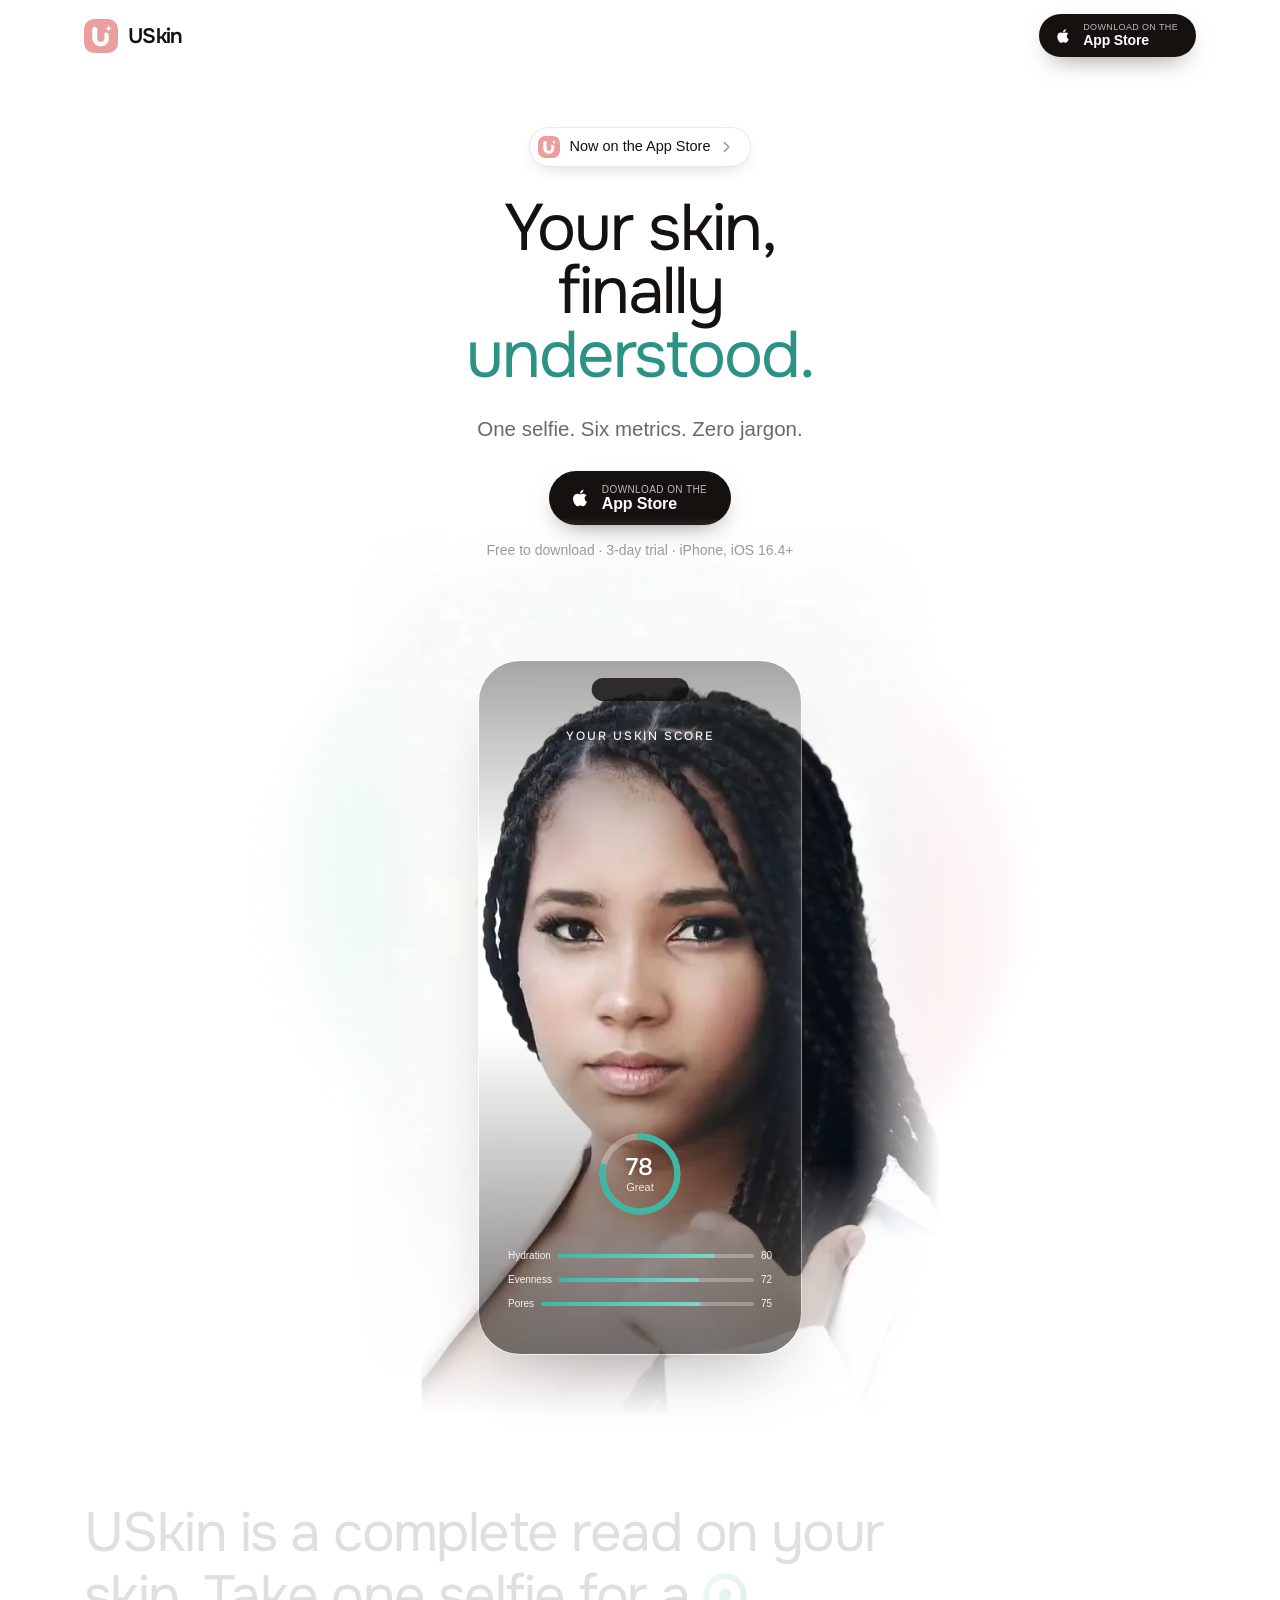
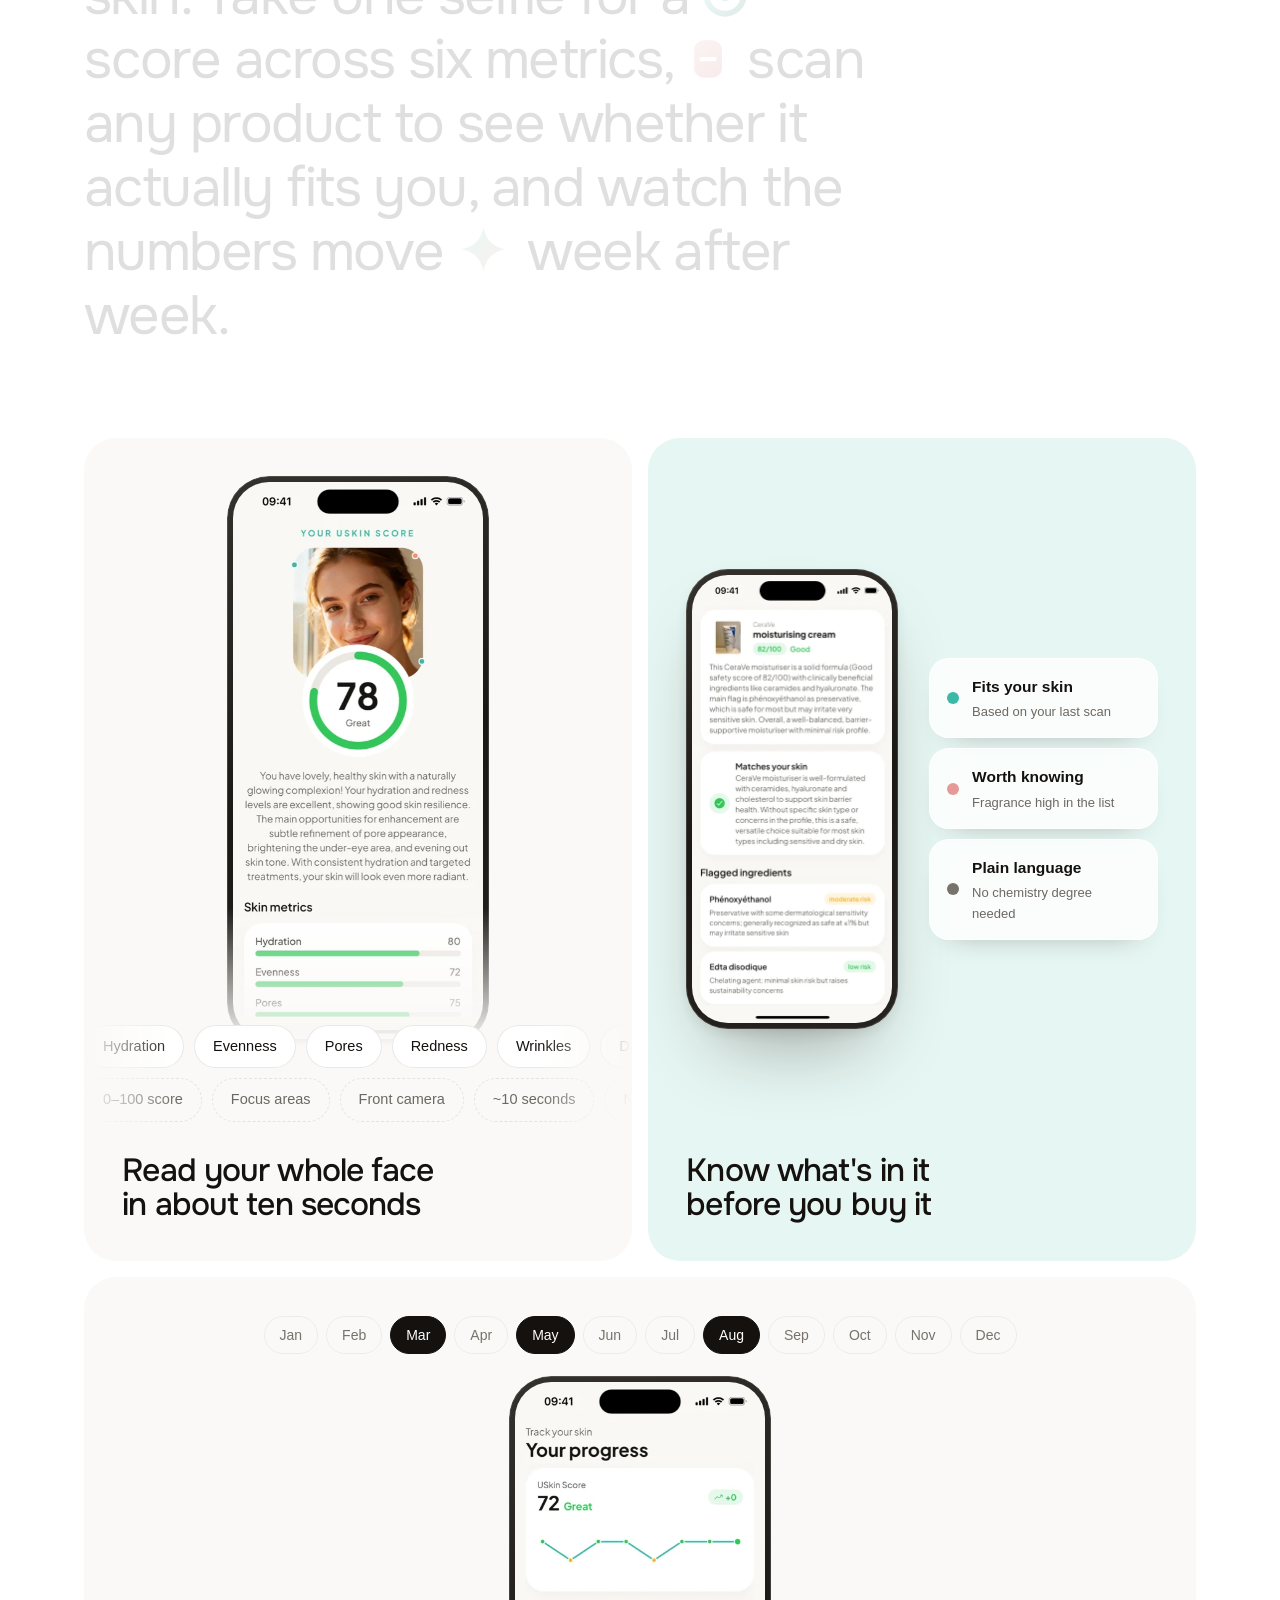
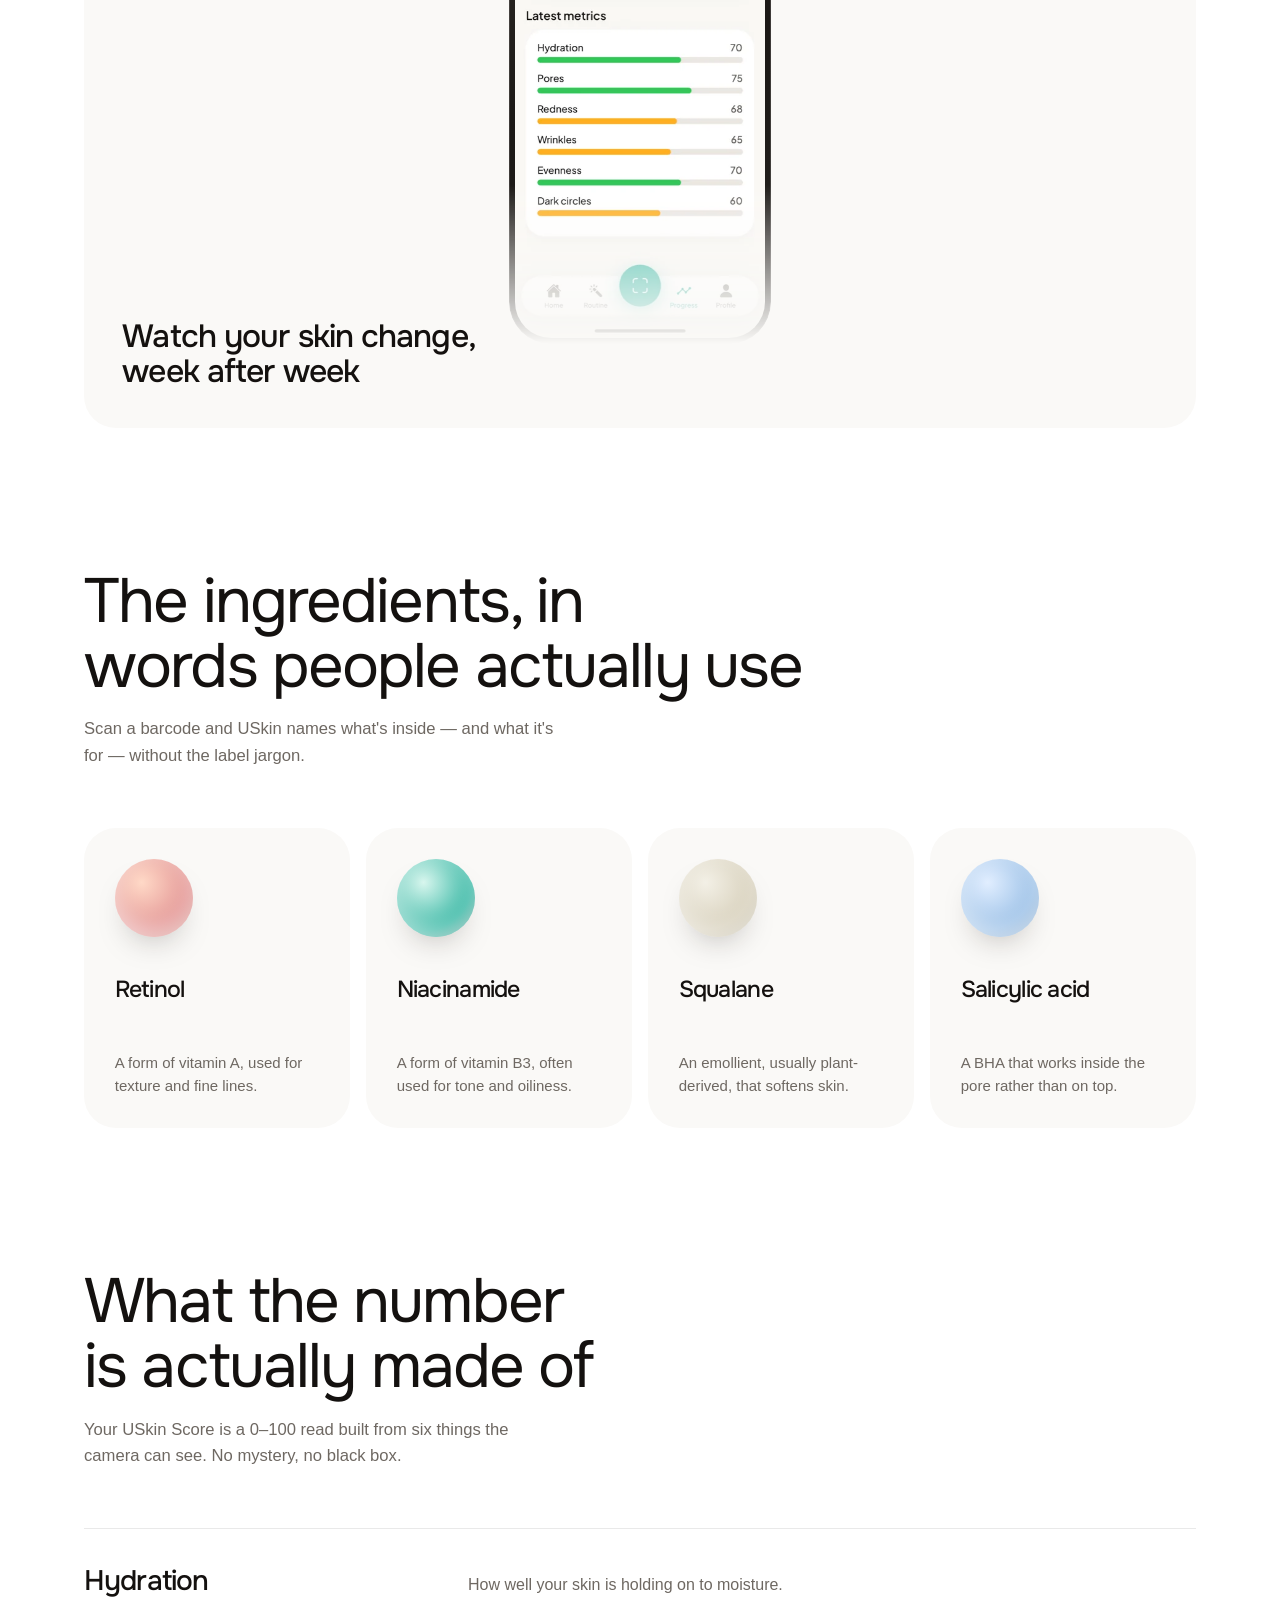
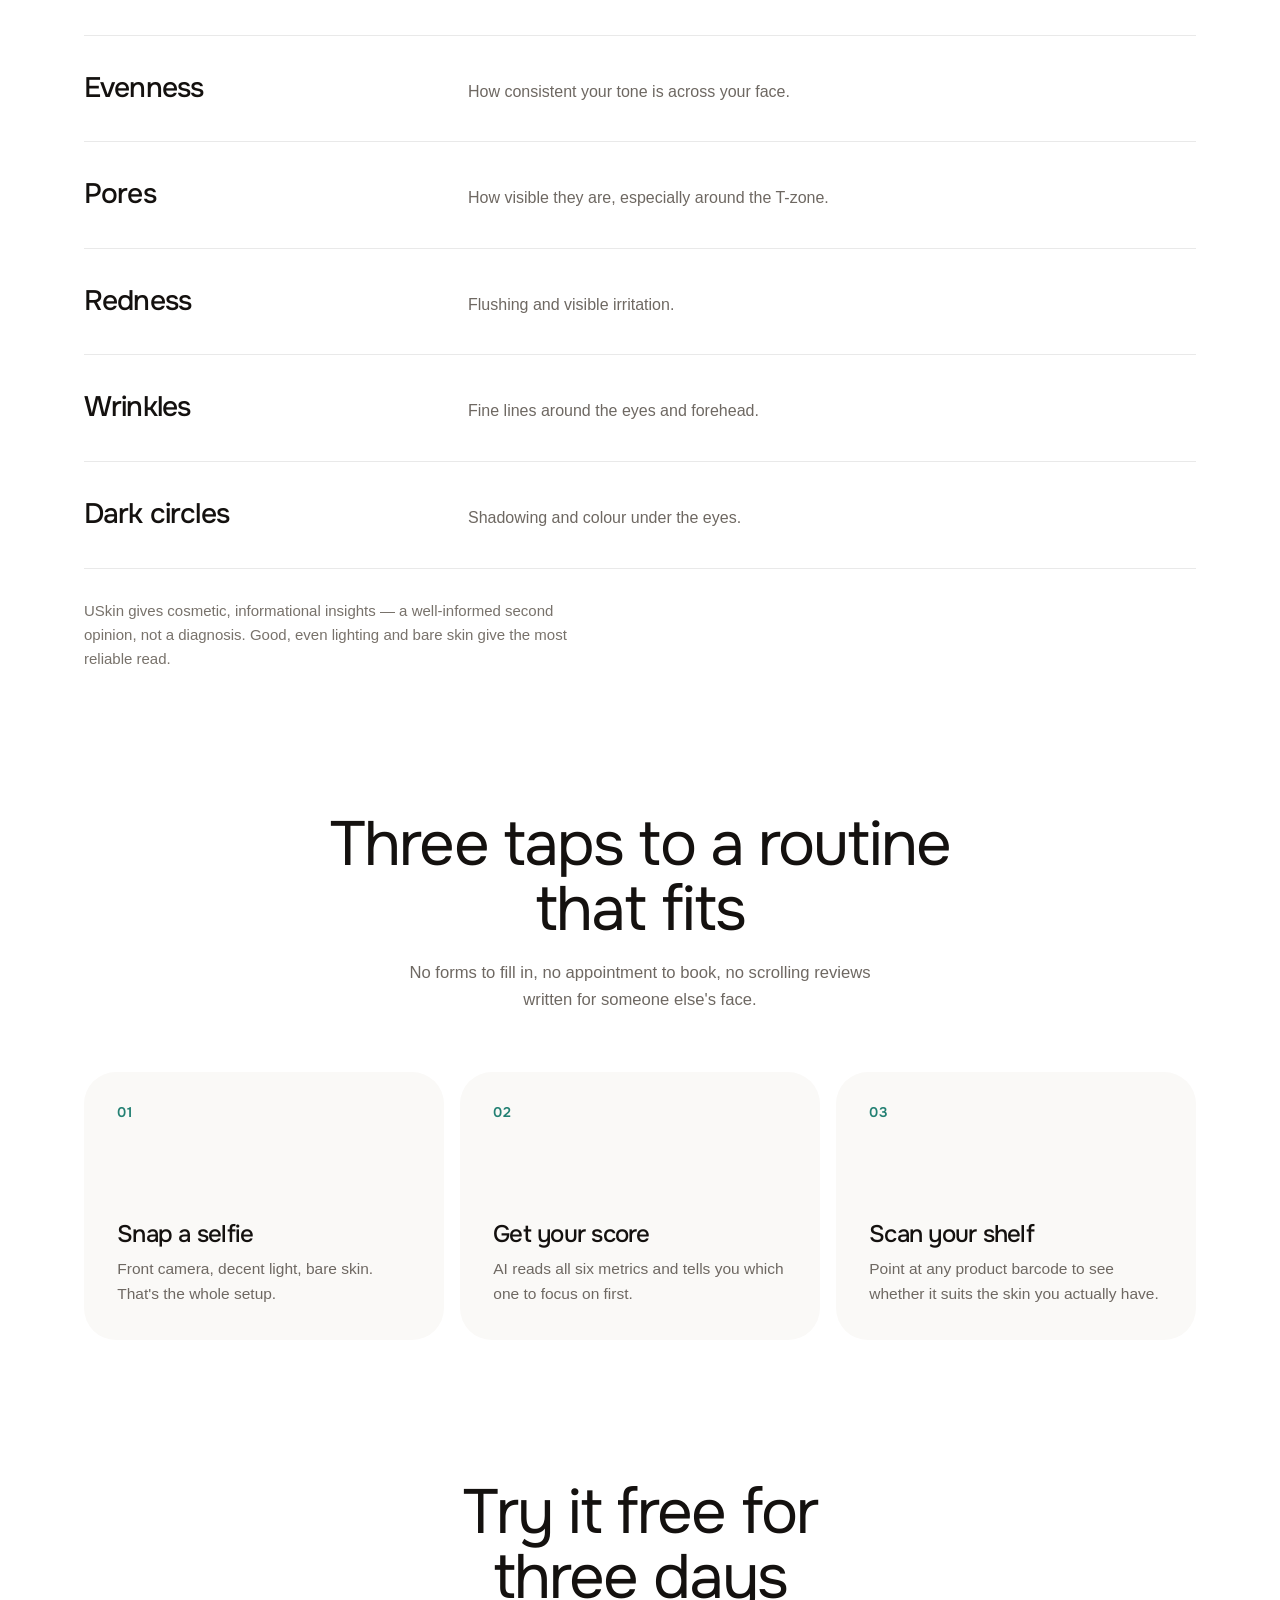
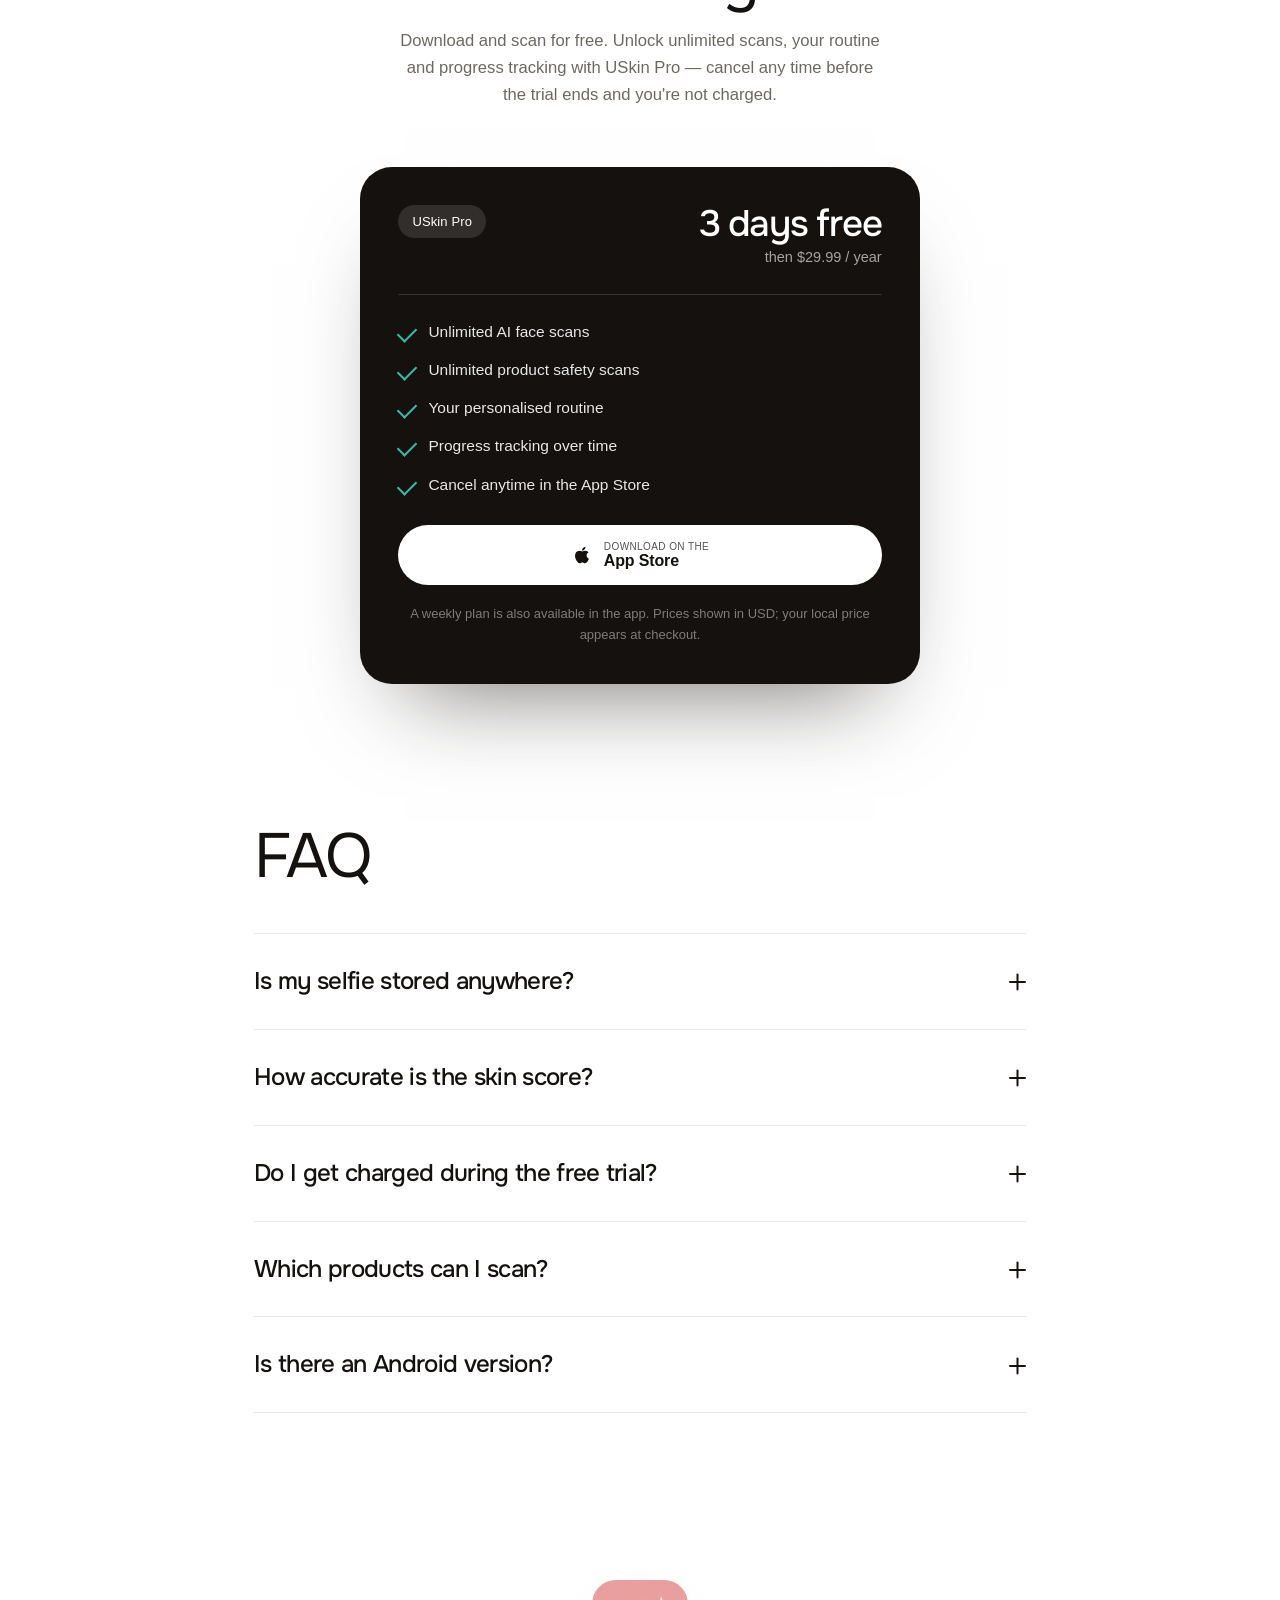
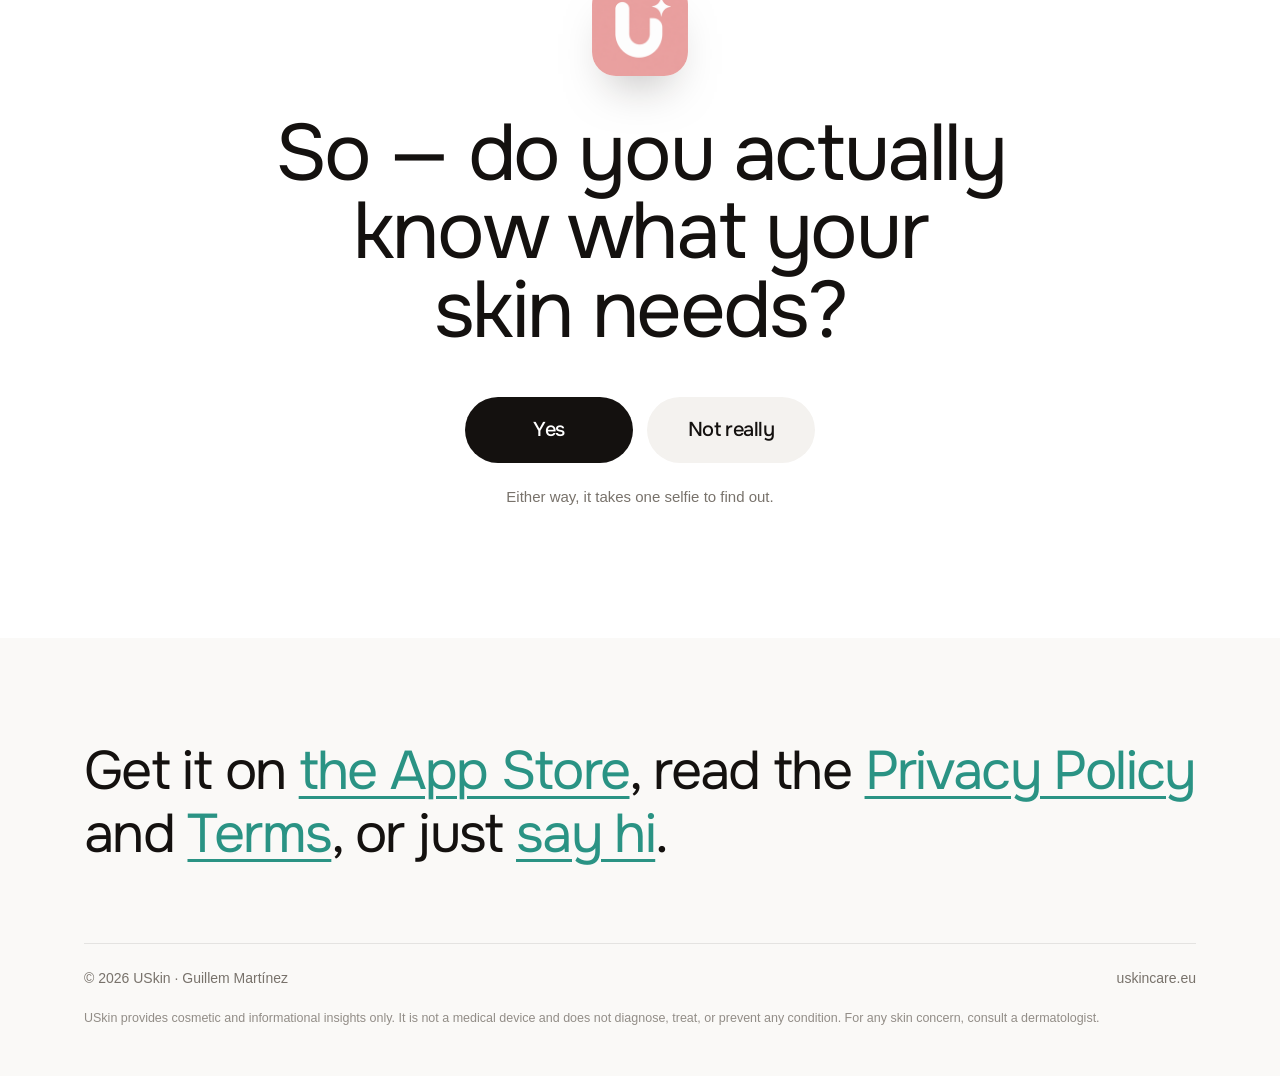
==== commit 6fc8c218: "Hero: looping video of the portrait, smaller headline, phone lifted The hero still is now a 4.5s sil" ====
--- a/index.html
+++ b/index.html
@@ -67,7 +67,12 @@
         <div class="glow" aria-hidden="true"></div>
 
         <div class="portrait-wrap">
-          <img class="portrait" src="assets/hero-portrait.webp" alt="" width="933" height="1400" fetchpriority="high">
+          <video class="portrait" id="heroLoop"
+                 poster="assets/hero-poster.webp"
+                 width="720" height="1080"
+                 muted loop playsinline preload="auto" aria-hidden="true">
+            <source src="assets/hero-loop.mp4" type="video/mp4">
+          </video>
 
           <!-- Translucent phone: the face reads straight through it, and the
                app's own UI is rebuilt as floating layers rather than a flat
@@ -349,6 +354,13 @@
     window.addEventListener('scroll', request, { passive: true });
     window.addEventListener('resize', request);
     paint();
+  }
+
+  /* The hero loop is opt-in: without this it stays on its poster frame. */
+  var loop = document.getElementById('heroLoop');
+  if (loop && !reduced) {
+    var playLoop = function () { var p = loop.play(); if (p && p.catch) { p.catch(function () {}); } };
+    if (loop.readyState >= 2) { playLoop(); } else { loop.addEventListener('loadeddata', playLoop, { once: true }); }
   }
 
   /* Hero: draw the score ring, fill the metric bars, count the number up.
--- a/style.css
+++ b/style.css
@@ -170,8 +170,8 @@
 
 .hero h1 {
   margin: clamp(20px, 3vw, 30px) auto 0;
-  font-size: clamp(2.9rem, 7.2vw, 5.4rem);
-  line-height: .96;
+  font-size: clamp(2.6rem, 5.4vw, 4.1rem);
+  line-height: .97;
   letter-spacing: -.03em;
   max-width: 16ch;
 }
@@ -183,7 +183,7 @@
   color: var(--ink-2);
 }
 .hero-cta {
-  margin-top: clamp(26px, 3.4vw, 38px);
+  margin-top: clamp(18px, 2.2vw, 26px);
   display: flex; flex-direction: column; align-items: center; gap: 14px;
 }
 .hero-meta { font-size: 14px; color: var(--faint); }
@@ -193,9 +193,9 @@
        rebuilt as floating layers. ---- */
 .stage {
   position: relative;
-  margin: clamp(-4px, -0.5vw, 0px) auto 0;
+  margin: clamp(-46px, -3.6vw, -14px) auto 0;
   max-width: 980px;
-  padding-top: clamp(20px, 3vw, 38px);
+  padding-top: 0;
 }
 .stage-fade { position: relative; display: flex; justify-content: center; }
 
@@ -221,6 +221,7 @@
   aspect-ratio: 933 / 1400;
 }
 .portrait {
+  display: block;
   width: 100%; height: 100%; object-fit: cover;
   /* Vignette the photo into the page on all four sides, the way lovi.care
      melts its hero shot into white. */
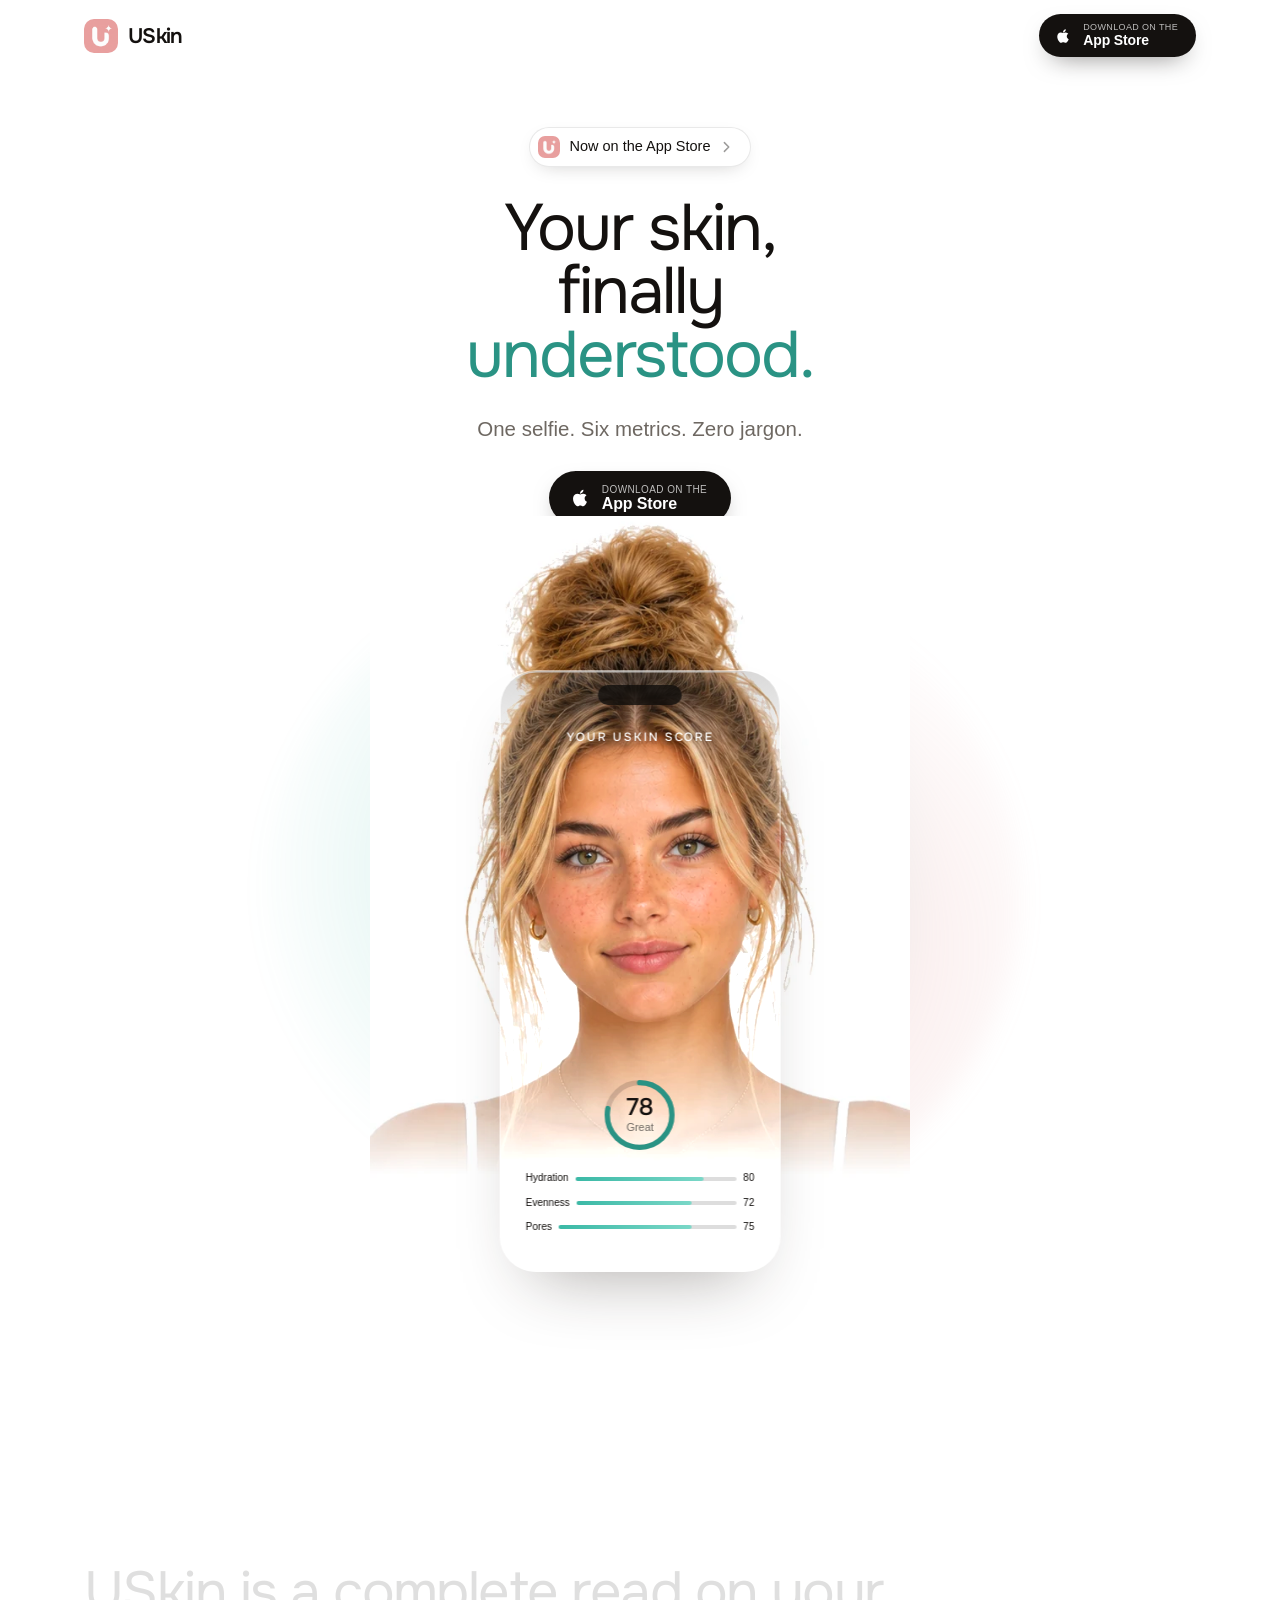
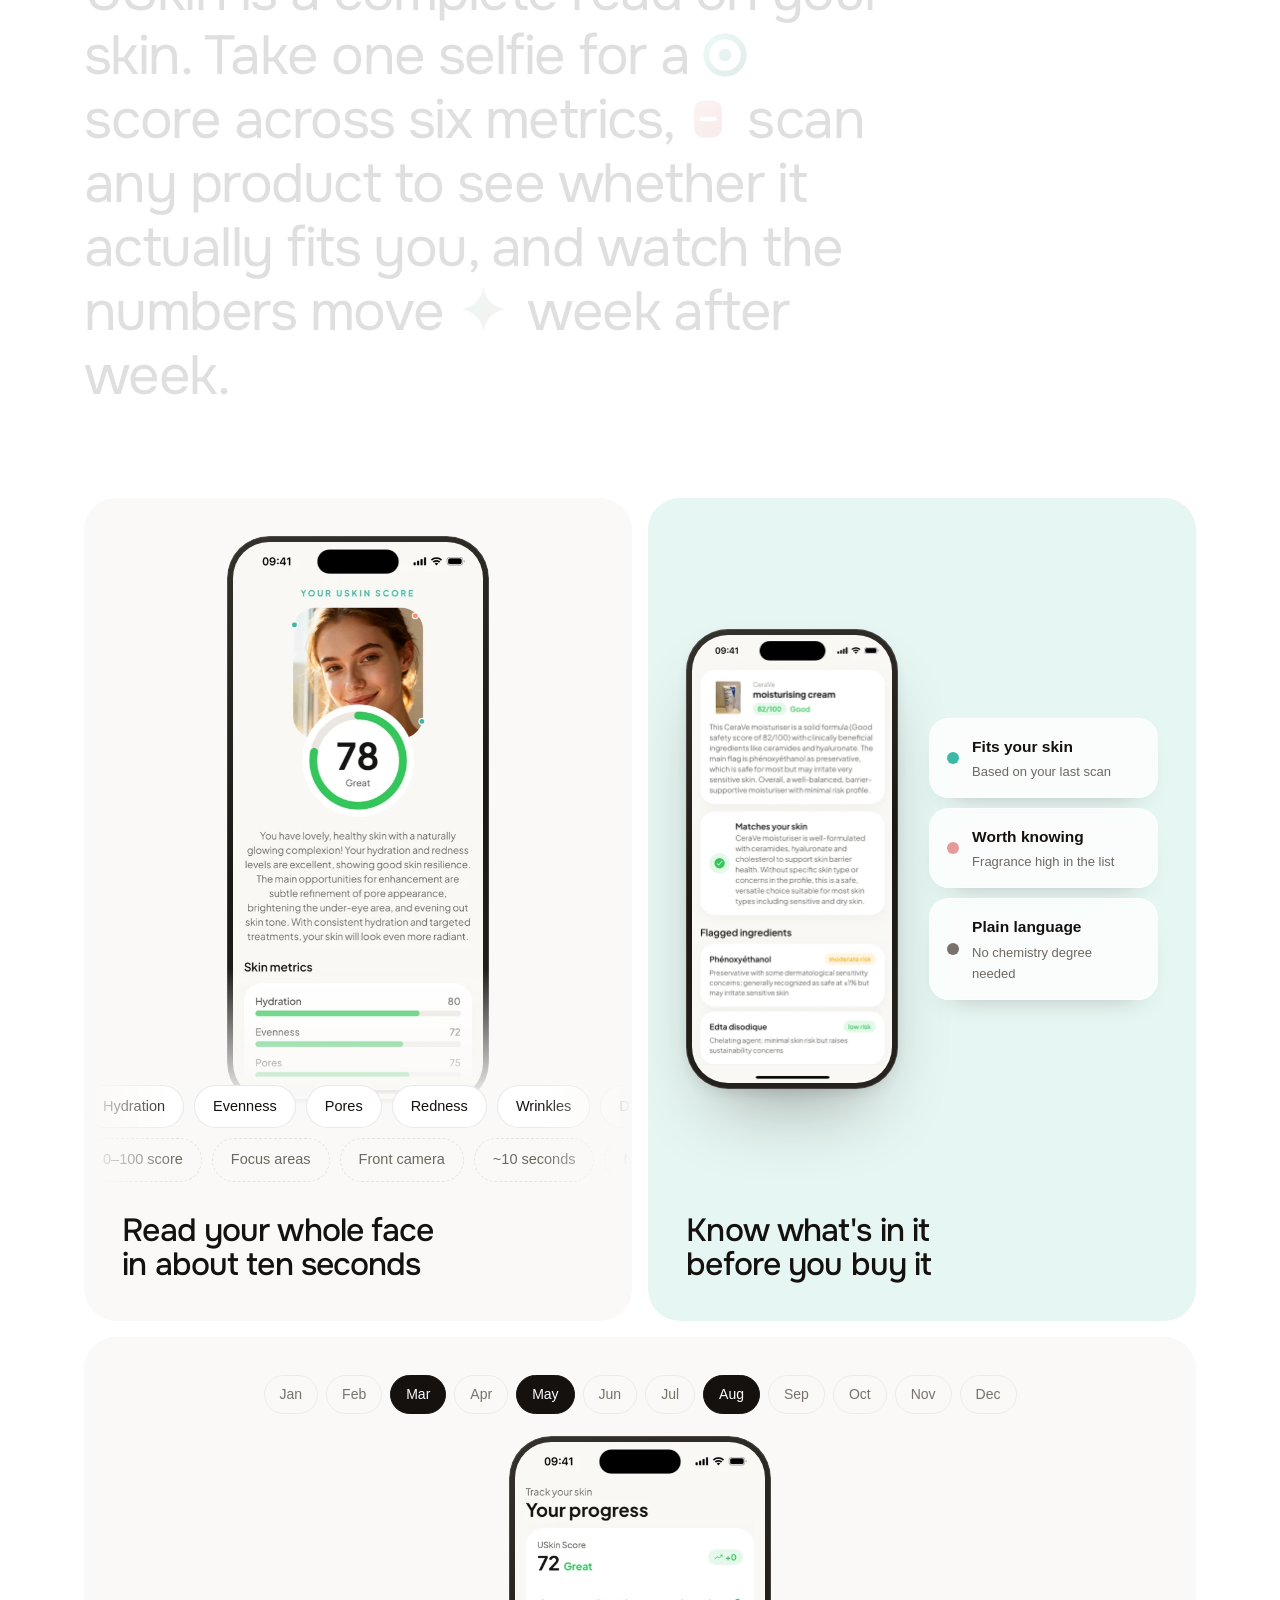
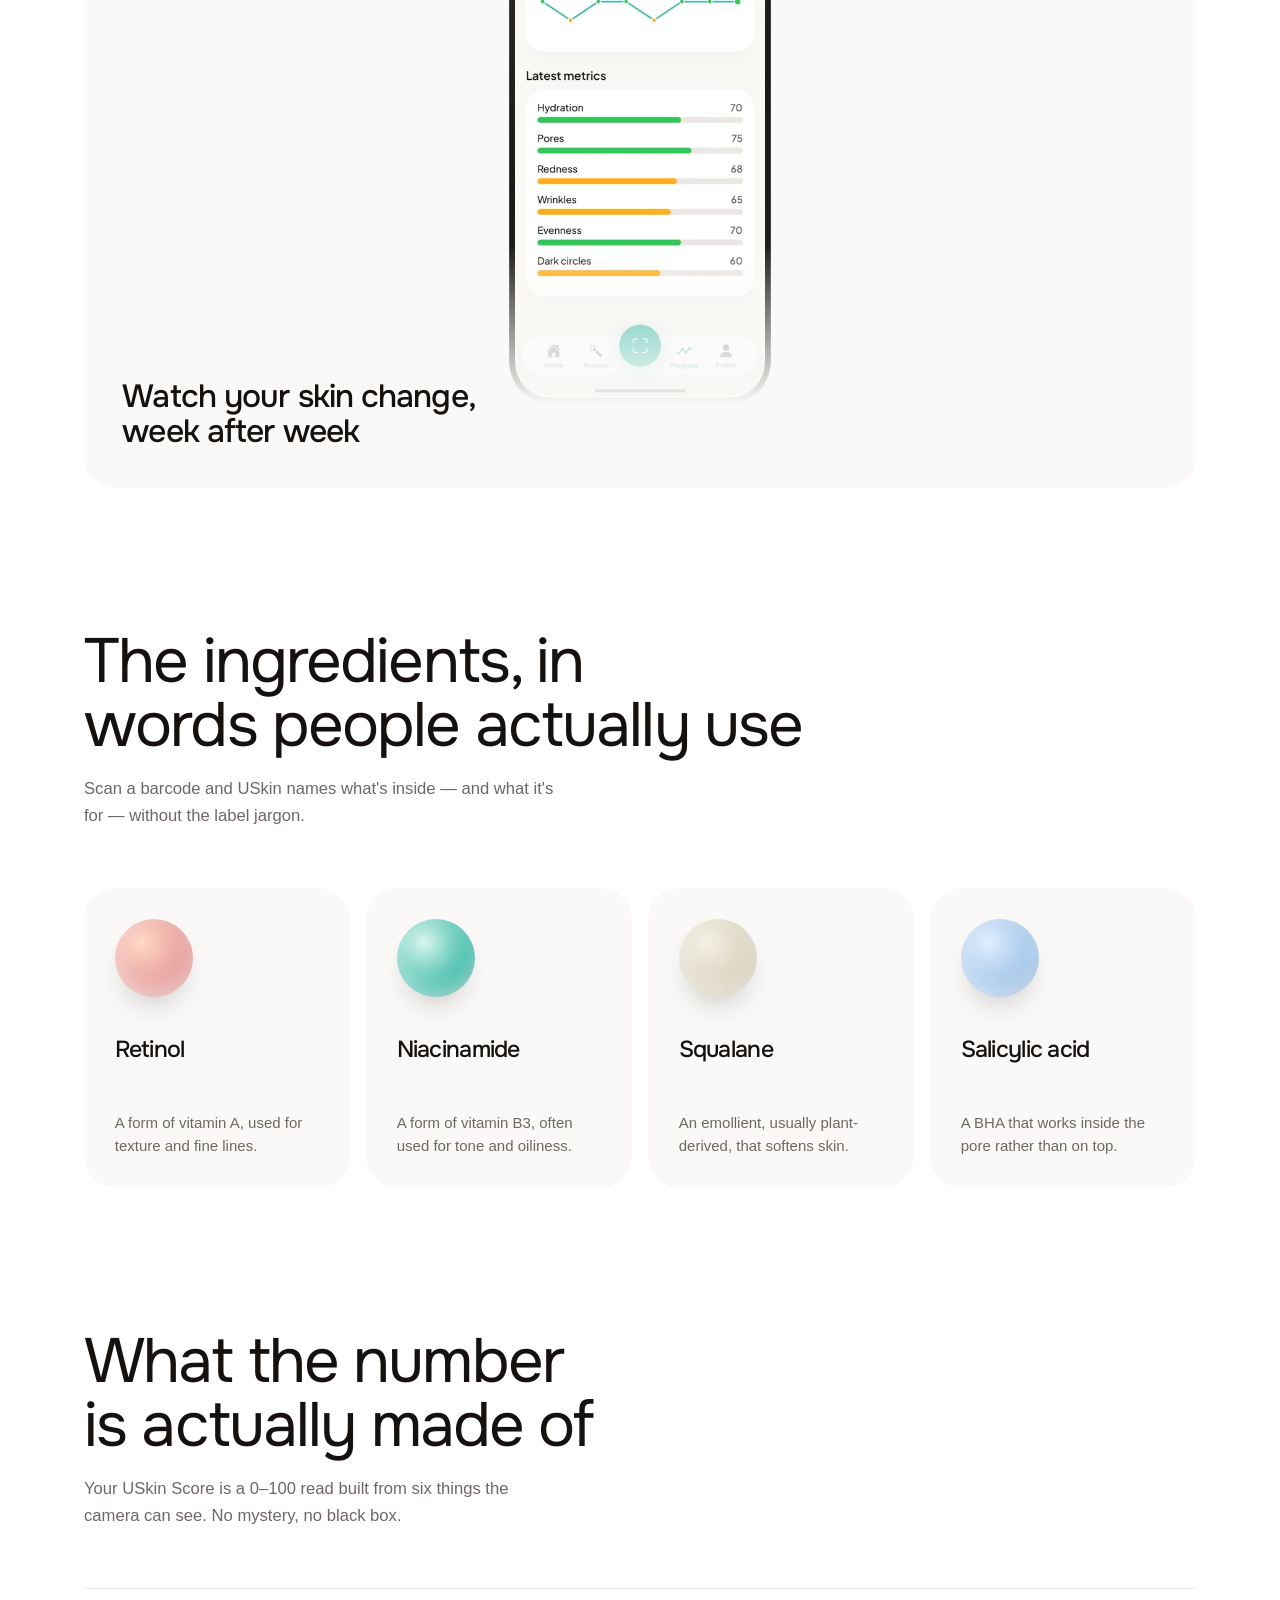
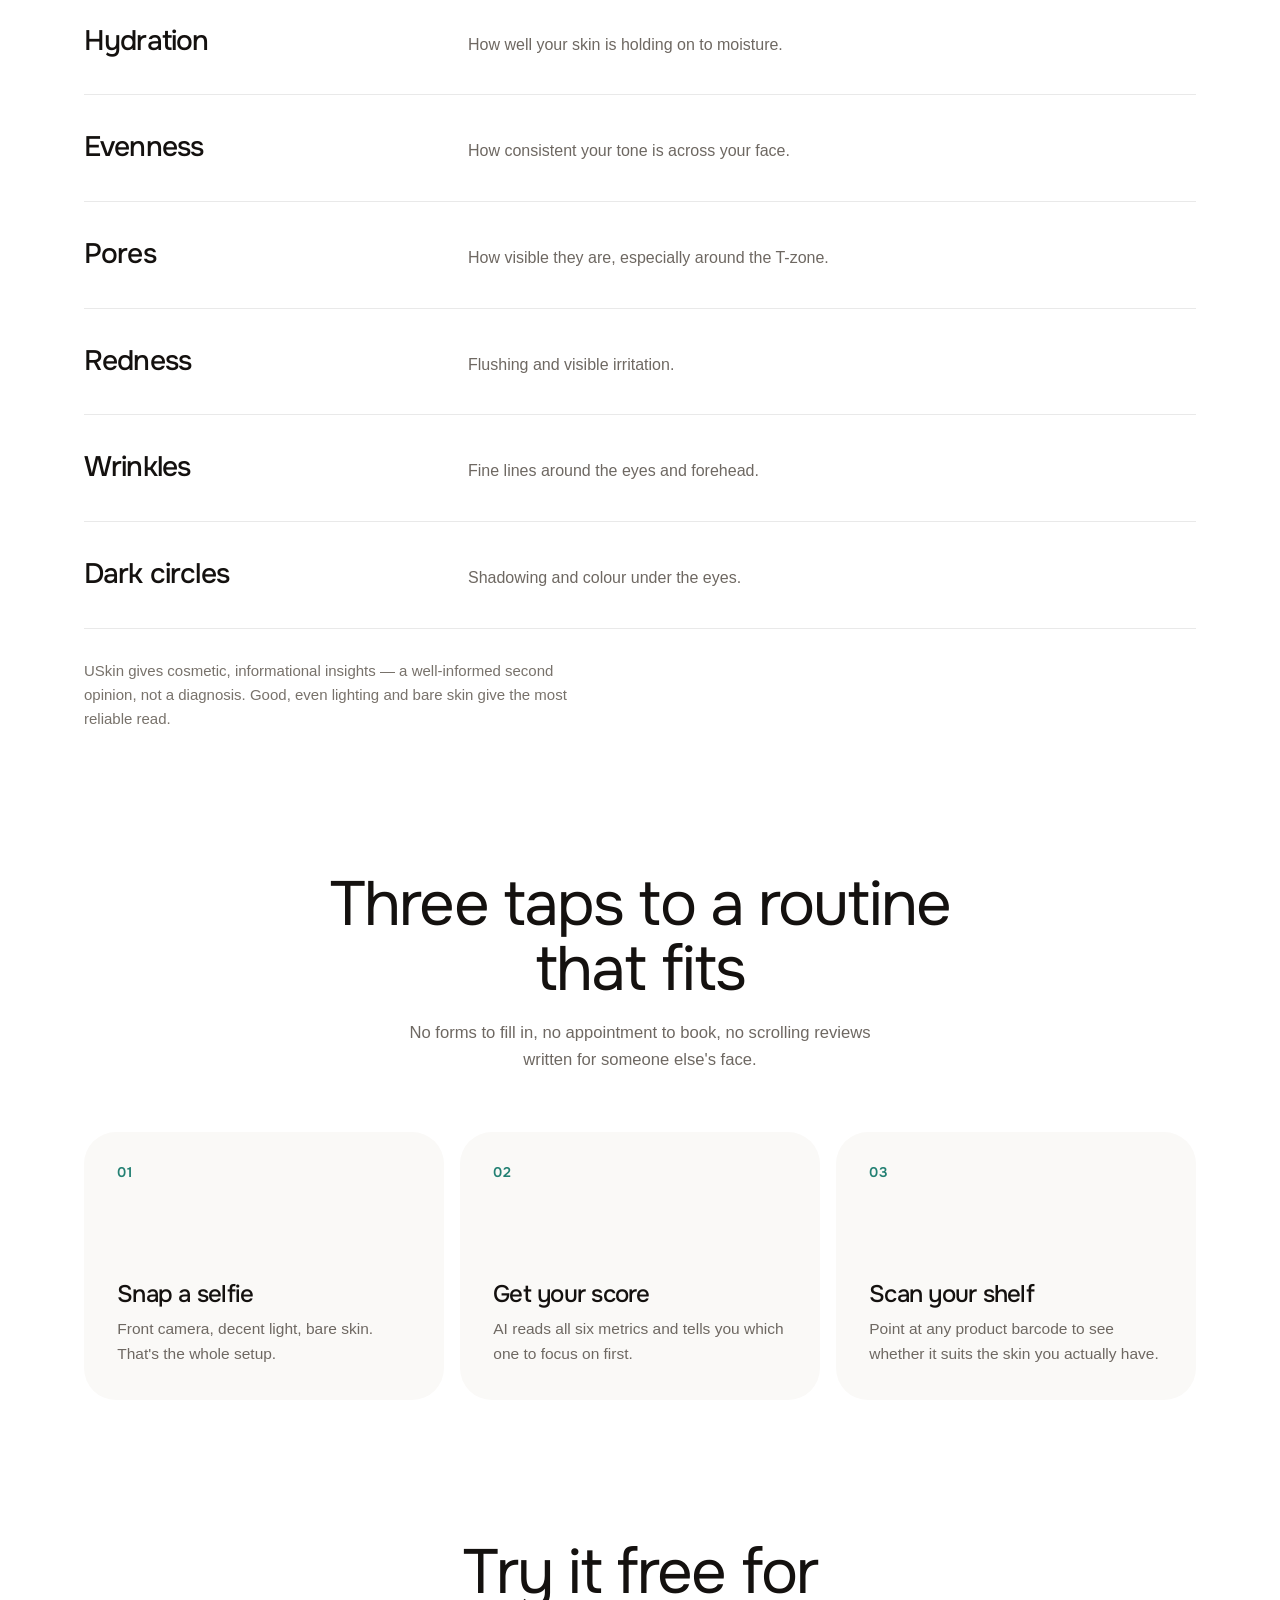
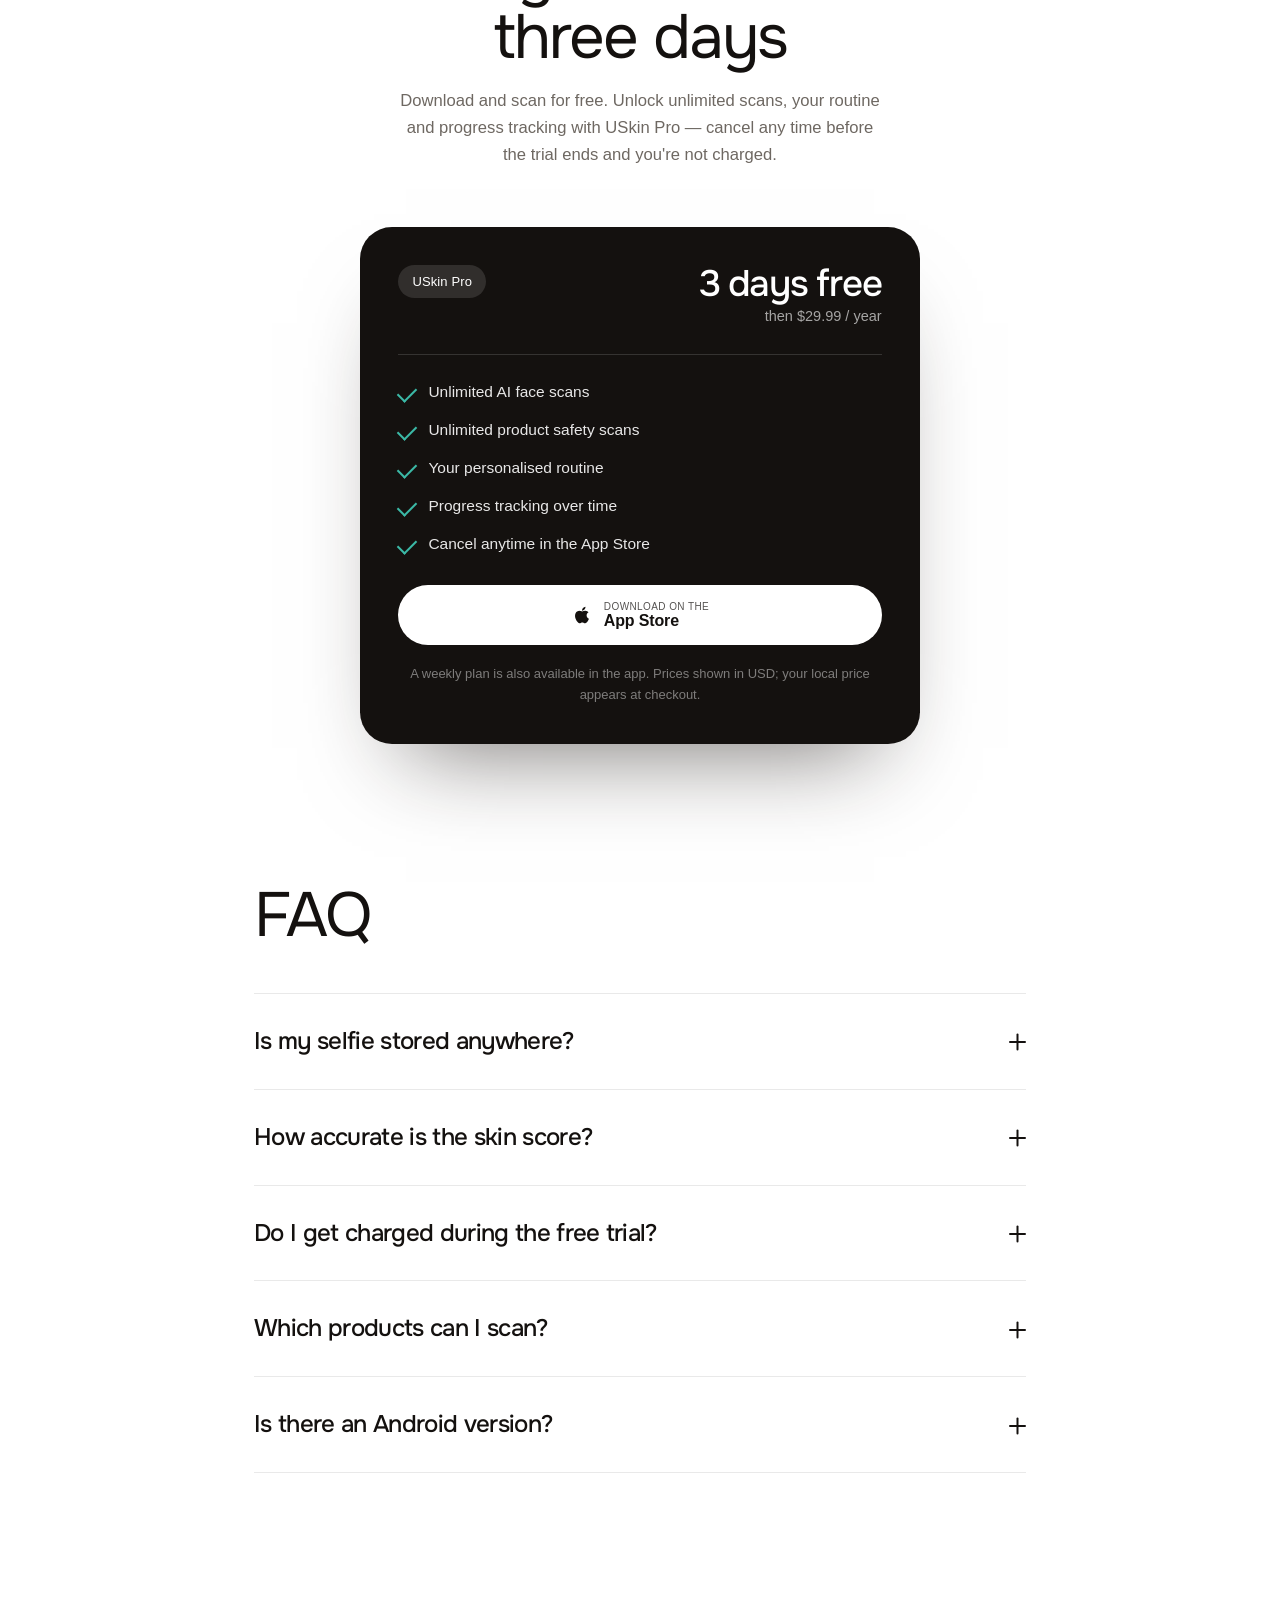
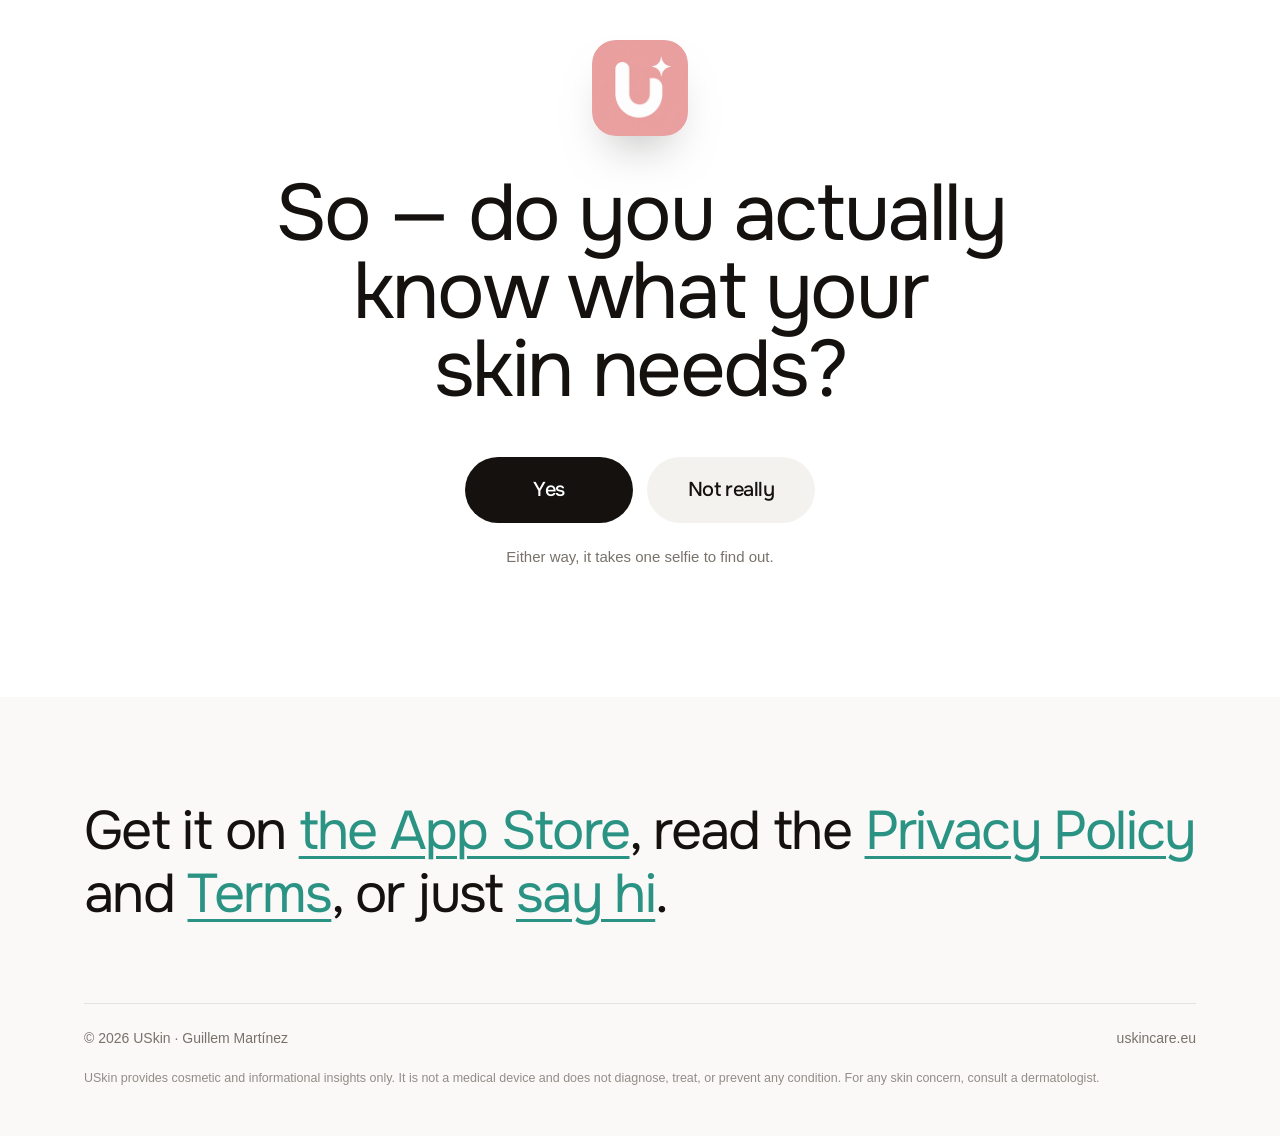
==== commit 667b6a9d: "Hero: new portrait, glass refitted, app UI inked instead of scrimmed Swaps in the supplied portrait." ====
--- a/index.html
+++ b/index.html
@@ -67,12 +67,7 @@
         <div class="glow" aria-hidden="true"></div>
 
         <div class="portrait-wrap">
-          <video class="portrait" id="heroLoop"
-                 poster="assets/hero-poster.webp"
-                 width="720" height="1080"
-                 muted loop playsinline preload="auto" aria-hidden="true">
-            <source src="assets/hero-loop.mp4" type="video/mp4">
-          </video>
+          <img class="portrait" src="assets/hero-portrait.webp" alt="" width="640" height="1138" fetchpriority="high">
 
           <!-- Translucent phone: the face reads straight through it, and the
                app's own UI is rebuilt as floating layers rather than a flat
--- a/style.css
+++ b/style.css
@@ -217,28 +217,20 @@
 
 .portrait-wrap {
   position: relative;
-  width: min(600px, 96vw);
-  aspect-ratio: 933 / 1400;
+  width: min(540px, 94vw);
+  aspect-ratio: 640 / 1138;
 }
 .portrait {
   display: block;
   width: 100%; height: 100%; object-fit: cover;
-  /* Vignette the photo into the page on all four sides, the way lovi.care
-     melts its hero shot into white. */
-  -webkit-mask-image:
-    linear-gradient(to bottom, transparent 0%, #000 13%, #000 72%, transparent 100%),
-    linear-gradient(to right,  transparent 0%, #000 15%, #000 85%, transparent 100%);
-          mask-image:
-    linear-gradient(to bottom, transparent 0%, #000 13%, #000 72%, transparent 100%),
-    linear-gradient(to right,  transparent 0%, #000 15%, #000 85%, transparent 100%);
-  -webkit-mask-composite: source-in;
-          mask-composite: intersect;
+  /* The source is already cut out on white and dissolves at the shoulders,
+     so no compositing mask is needed here. */
 }
 
 .glass {
   position: absolute; left: 50%; top: 16%;
   transform: translateX(-50%);
-  width: 54%; aspect-ratio: 9 / 19.3;
+  width: 52%; aspect-ratio: 9 / 19.3;
   border-radius: 13% / 6%;
   border: 1.5px solid rgba(255,255,255,.5);
   background: rgba(255,255,255,.05);
@@ -275,12 +267,12 @@
     inset 0 0 0 1px rgba(255,255,255,.15);
 }
 .phone img { width: 100%; height: 100%; object-fit: cover; border-radius: 36px; }
-/* Scrims so the white UI reads over a high-key photo. */
-.glass::before, .glass::after {
-  content: ''; position: absolute; left: 0; right: 0; pointer-events: none;
-}
-.glass::before { top: 0;    height: 30%; background: linear-gradient(to bottom, rgba(24,20,17,.38), transparent); }
-.glass::after  { bottom: 0; height: 46%; background: linear-gradient(to top,    rgba(24,20,17,.58), transparent); }
+/* A whisper of lift at the very top only, so the frame still reads as glass. */
+.glass::before {
+  content: ''; position: absolute; left: 0; right: 0; top: 0; height: 18%;
+  background: linear-gradient(to bottom, rgba(20,17,15,.16), transparent);
+  pointer-events: none;
+}
 
 .scanline {
   position: absolute; left: 7%; right: 7%; z-index: 3;
@@ -311,7 +303,8 @@
   font-family: var(--display);
   font-size: clamp(9px, 1.05vw, 12px);
   font-weight: 500; letter-spacing: .16em; text-transform: uppercase;
-  color: rgba(255,255,255,.94);
+  color: #fff;
+  text-shadow: 0 1px 6px rgba(20,17,15,.5);
 }
 .g-ring {
   position: absolute; left: 50%; top: 74%; z-index: 2;
@@ -321,21 +314,20 @@
 }
 .g-ring svg { position: absolute; inset: 0; width: 100%; height: 100%; transform: rotate(-90deg); }
 .g-ring circle { fill: none; stroke-width: 7; stroke-linecap: round; }
-.g-track { stroke: rgba(255,255,255,.3); }
-.g-fill  { stroke: var(--teal); stroke-dasharray: 270; stroke-dashoffset: 59; }
+.g-track { stroke: rgba(20,17,15,.16); }
+.g-fill  { stroke: var(--teal-dk); stroke-dasharray: 270; stroke-dashoffset: 59; }
 .stage.anim .g-fill { animation: ringDraw 1.5s .5s cubic-bezier(.2,.7,.2,1) both; }
 @keyframes ringDraw { from { stroke-dashoffset: 270; } to { stroke-dashoffset: 59; } }
 .g-num { display: grid; place-items: center; line-height: 1; }
 .g-num b {
   font-family: var(--display);
   font-size: clamp(15px, 2.1vw, 24px);
-  font-weight: 500; color: #fff;
-  text-shadow: 0 2px 12px rgba(20,17,15,.45);
+  font-weight: 500; color: var(--ink);
 }
 .g-num small {
   margin-top: 3px;
   font-size: clamp(8px, .95vw, 11px);
-  color: rgba(255,255,255,.85);
+  color: var(--ink-2);
 }
 .g-metrics {
   position: absolute; left: 9%; right: 9%; bottom: 6%; z-index: 2;
@@ -345,14 +337,14 @@
   display: grid; grid-template-columns: auto 1fr auto;
   align-items: center; gap: 7px;
   font-size: clamp(7.5px, .82vw, 10px);
-  color: rgba(255,255,255,.92);
+  color: var(--ink);
 }
 .g-metrics span { font-weight: 500; }
 .g-metrics b { font-weight: 500; }
 .g-metrics i {
   height: clamp(3px, .34vw, 4px);
   border-radius: 999px;
-  background: rgba(255,255,255,.28);
+  background: rgba(20,17,15,.14);
   position: relative;
 }
 .g-metrics i::before {
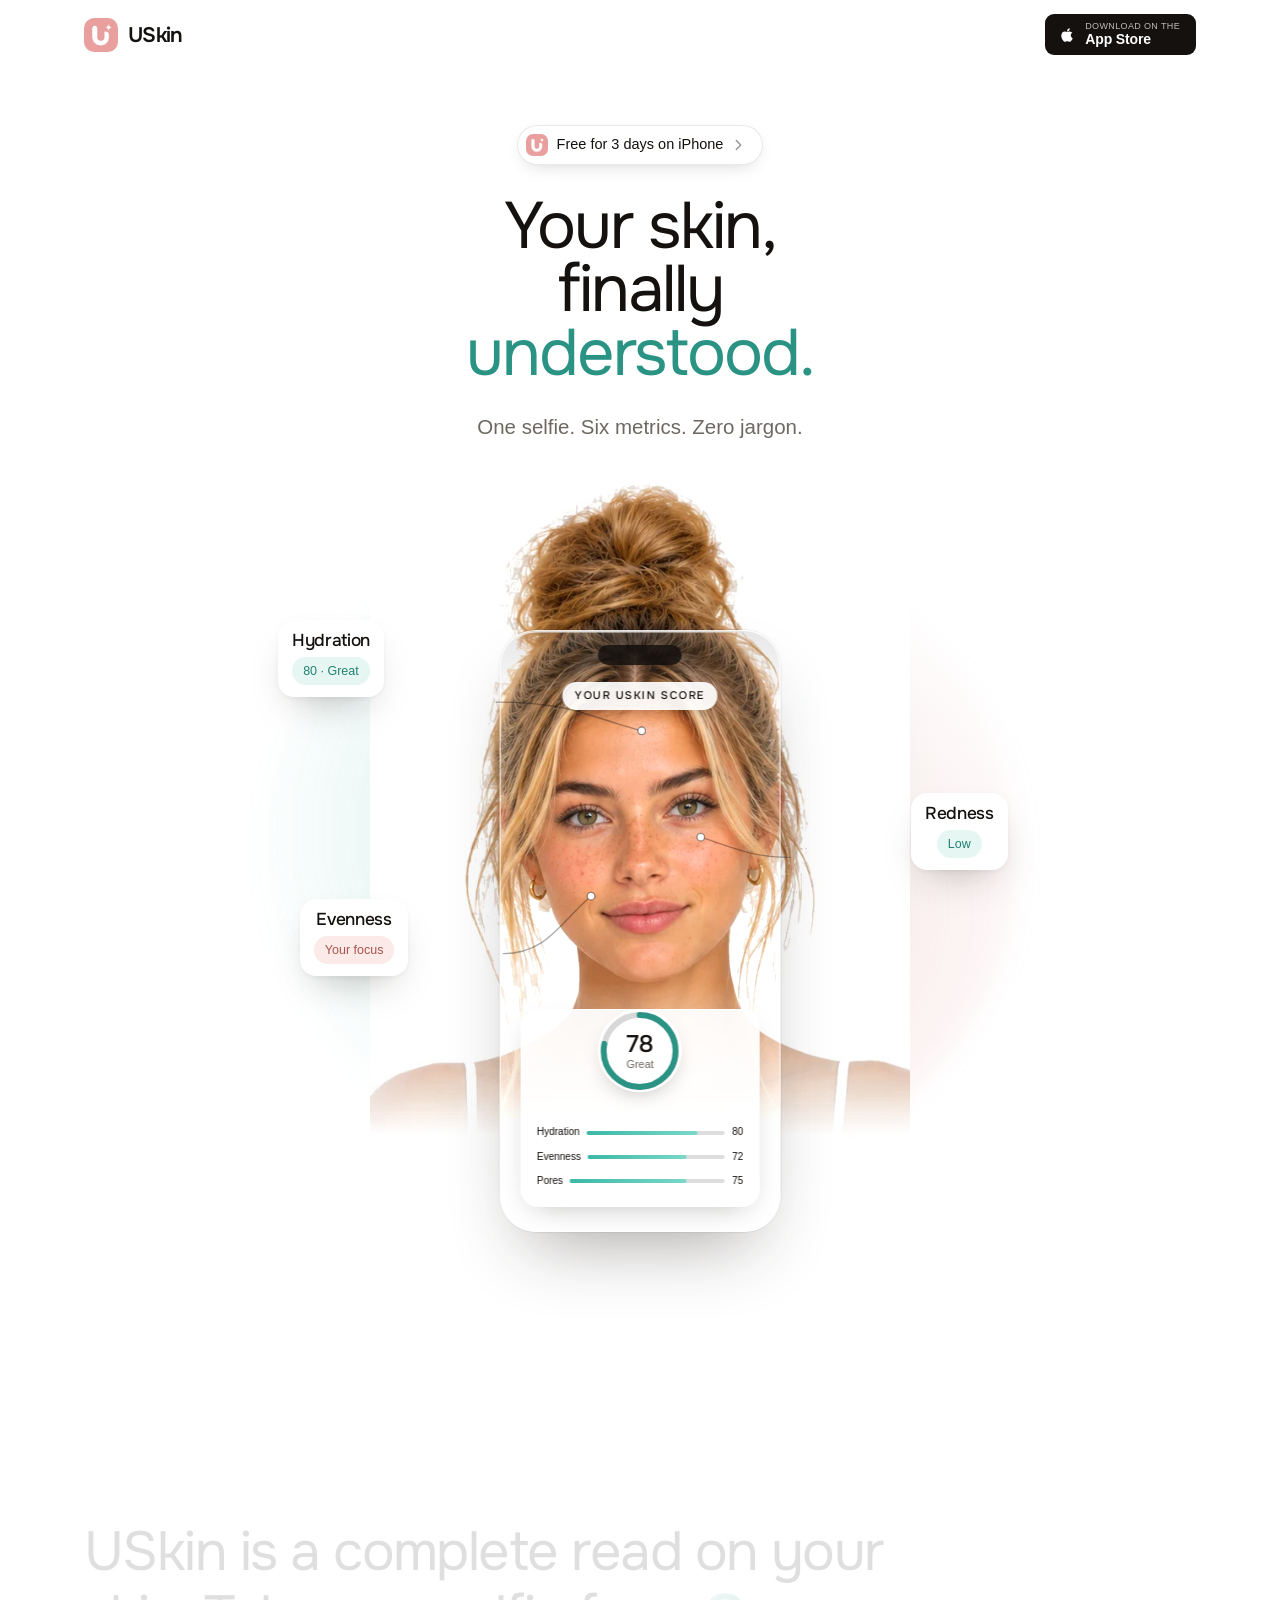
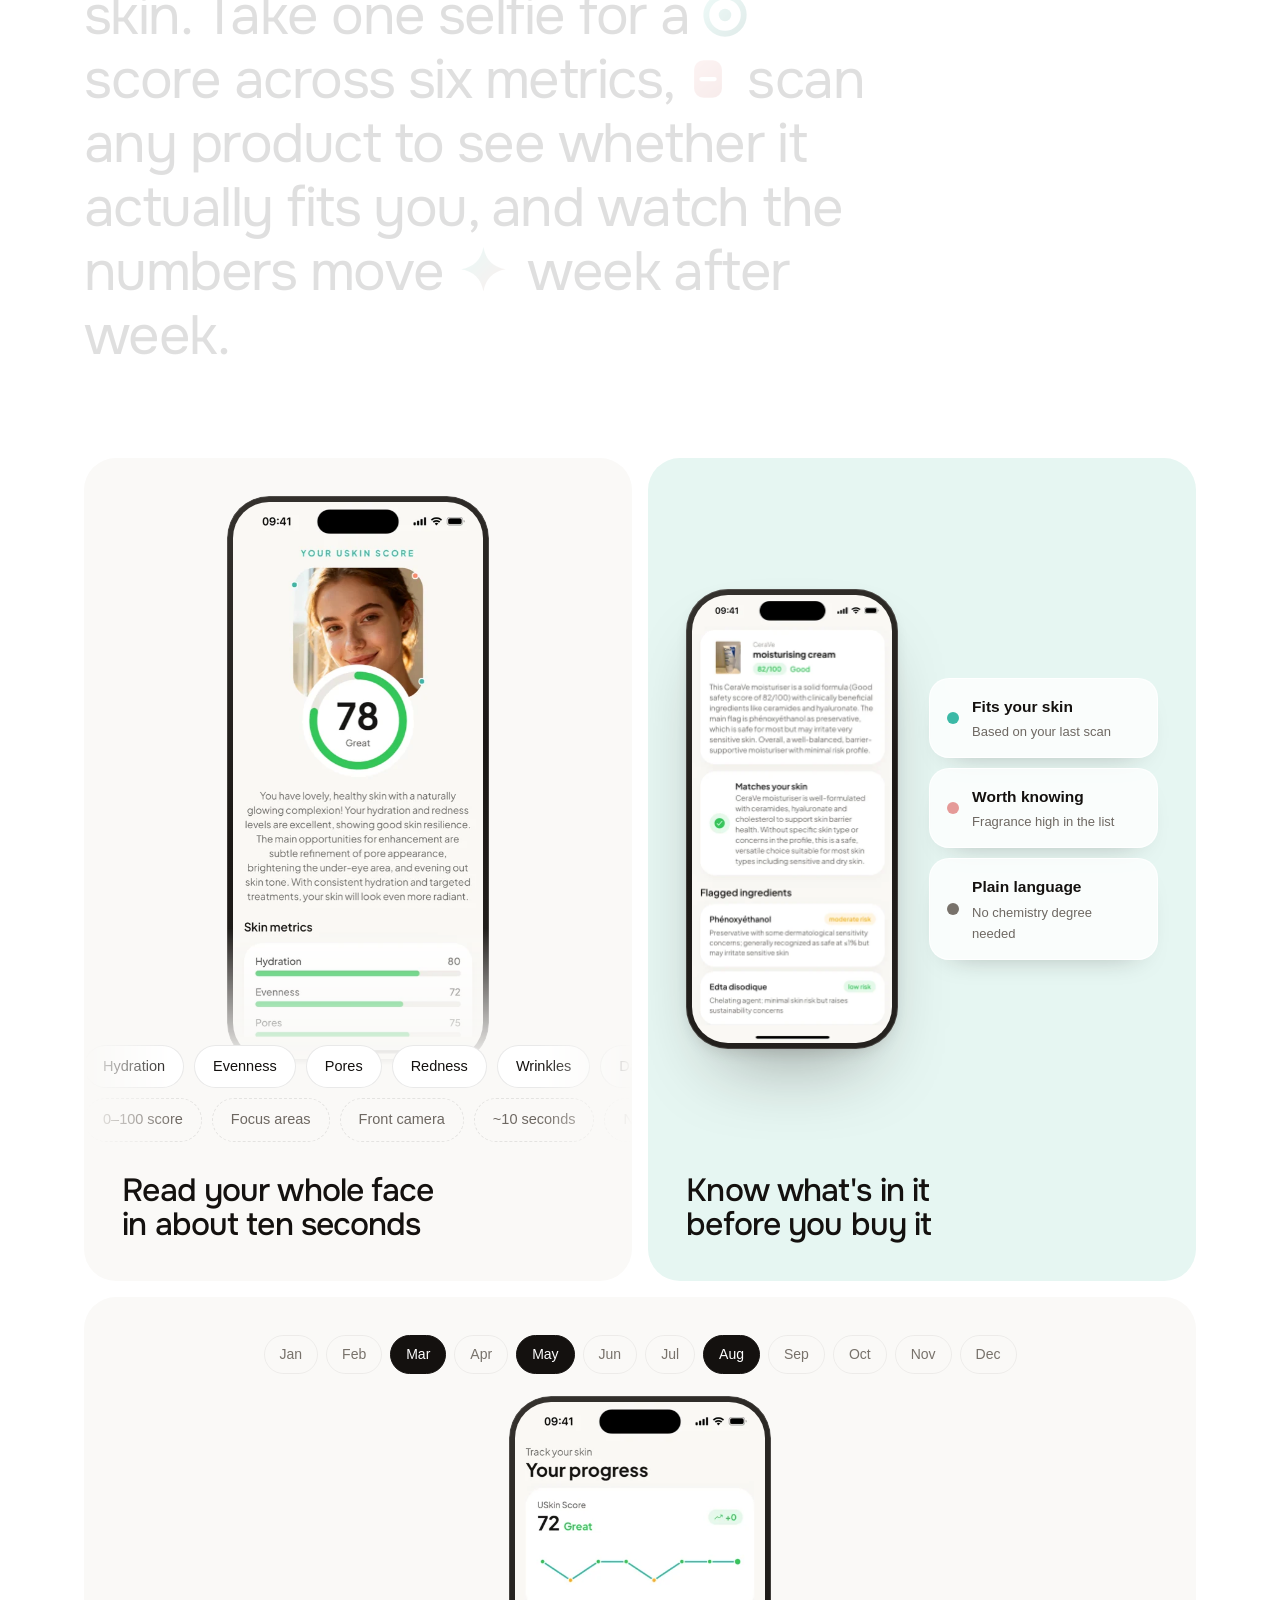
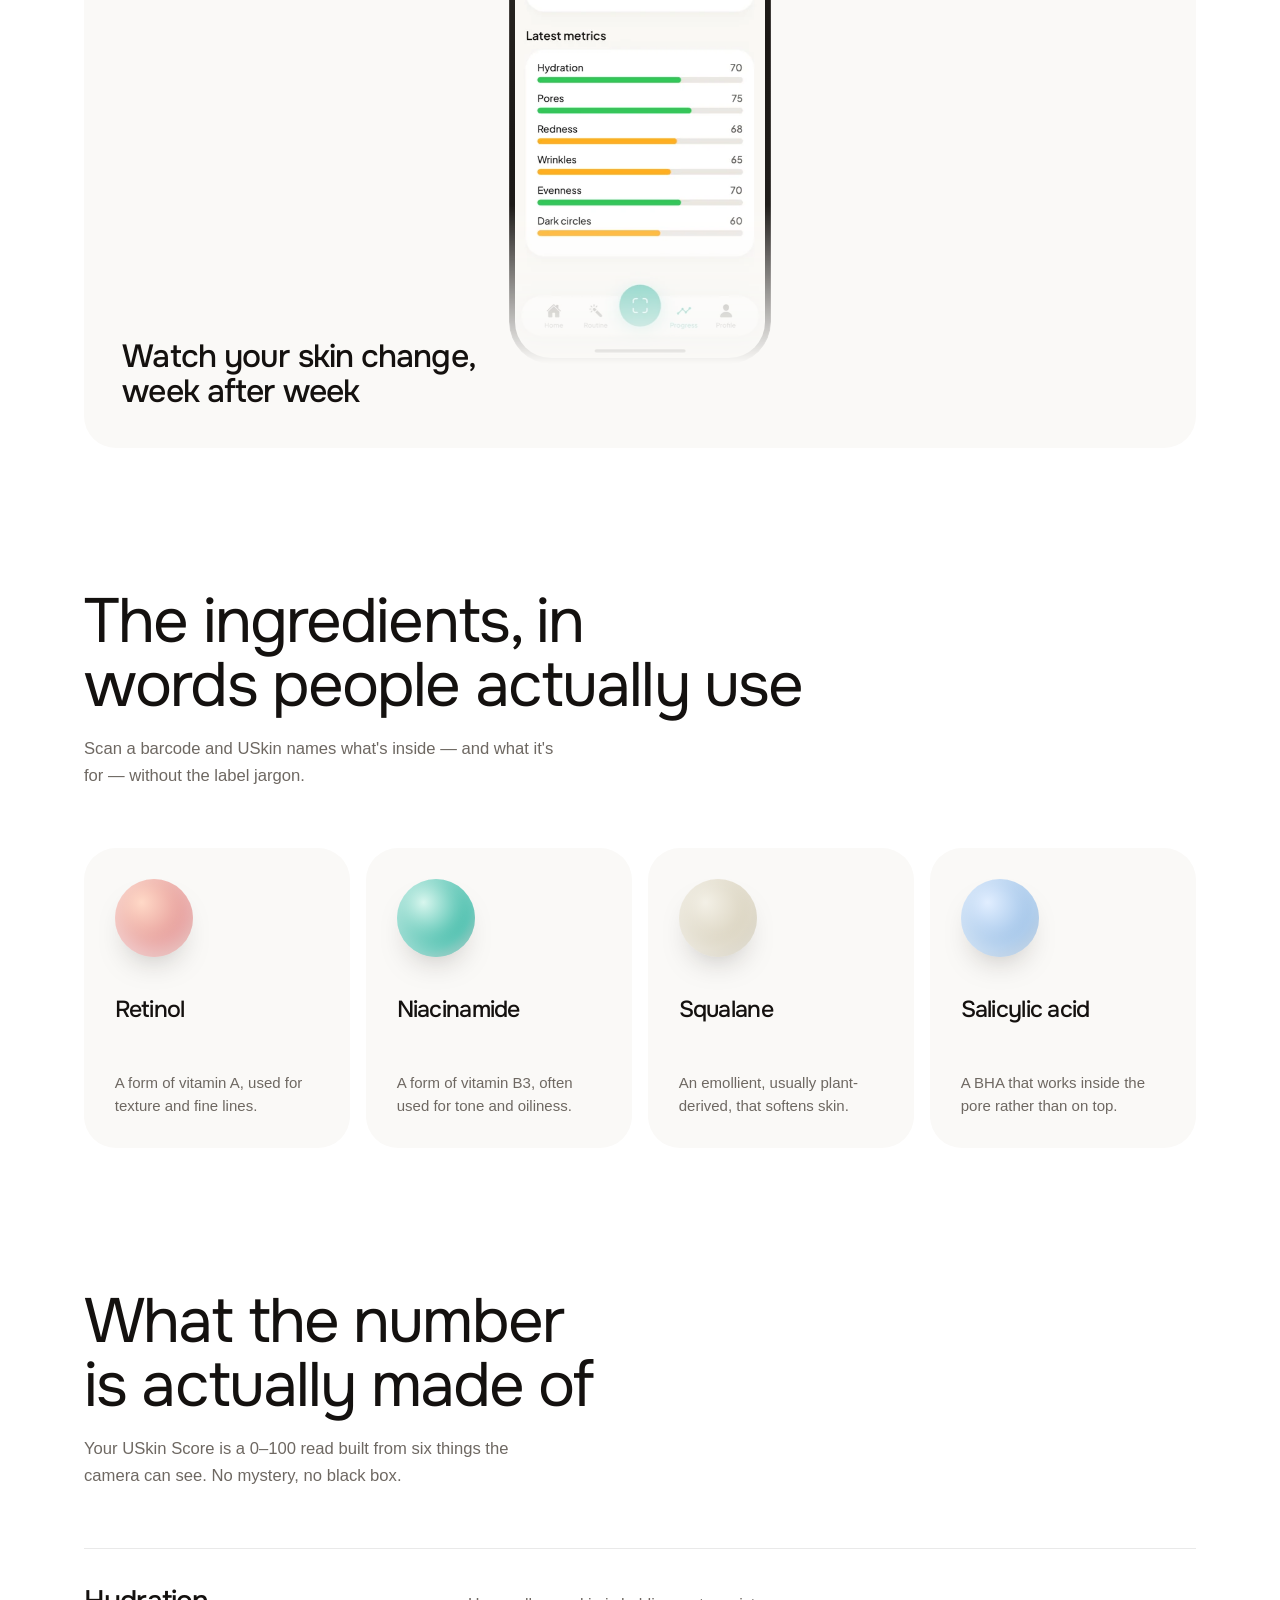
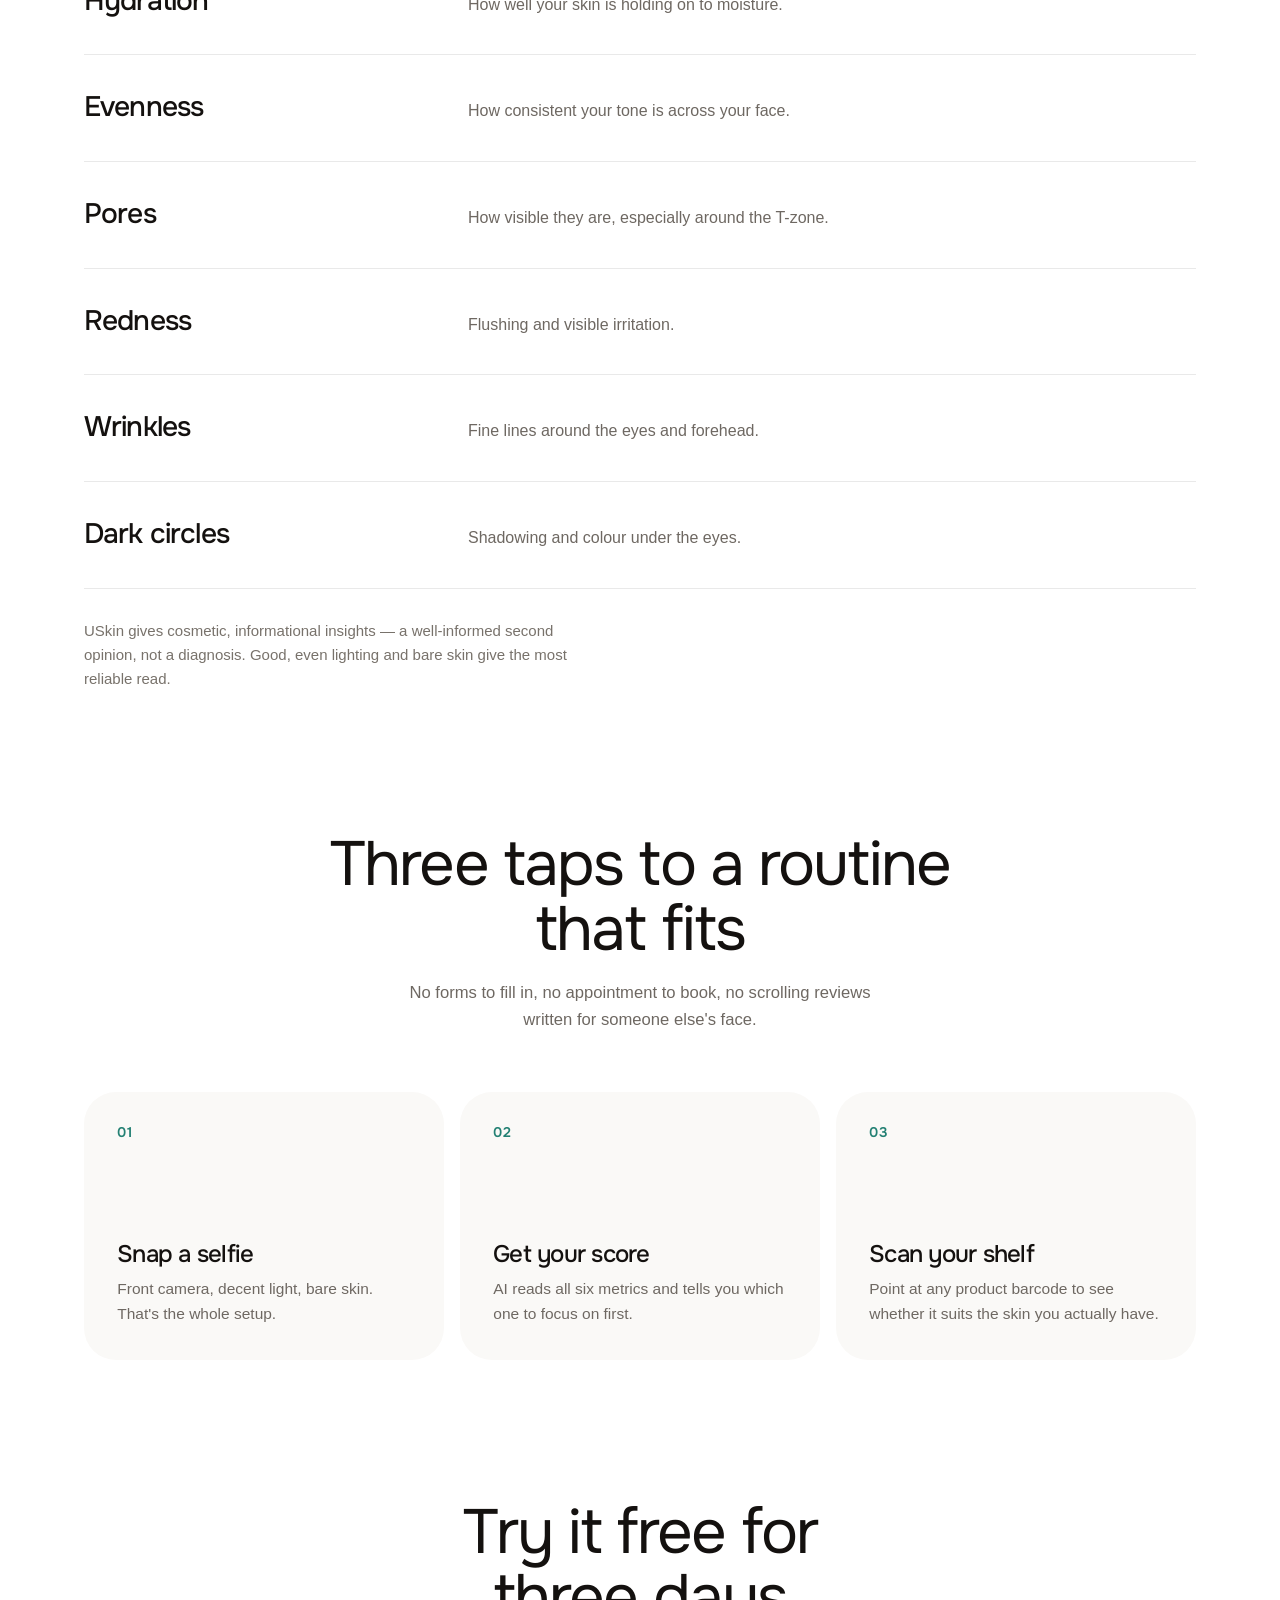
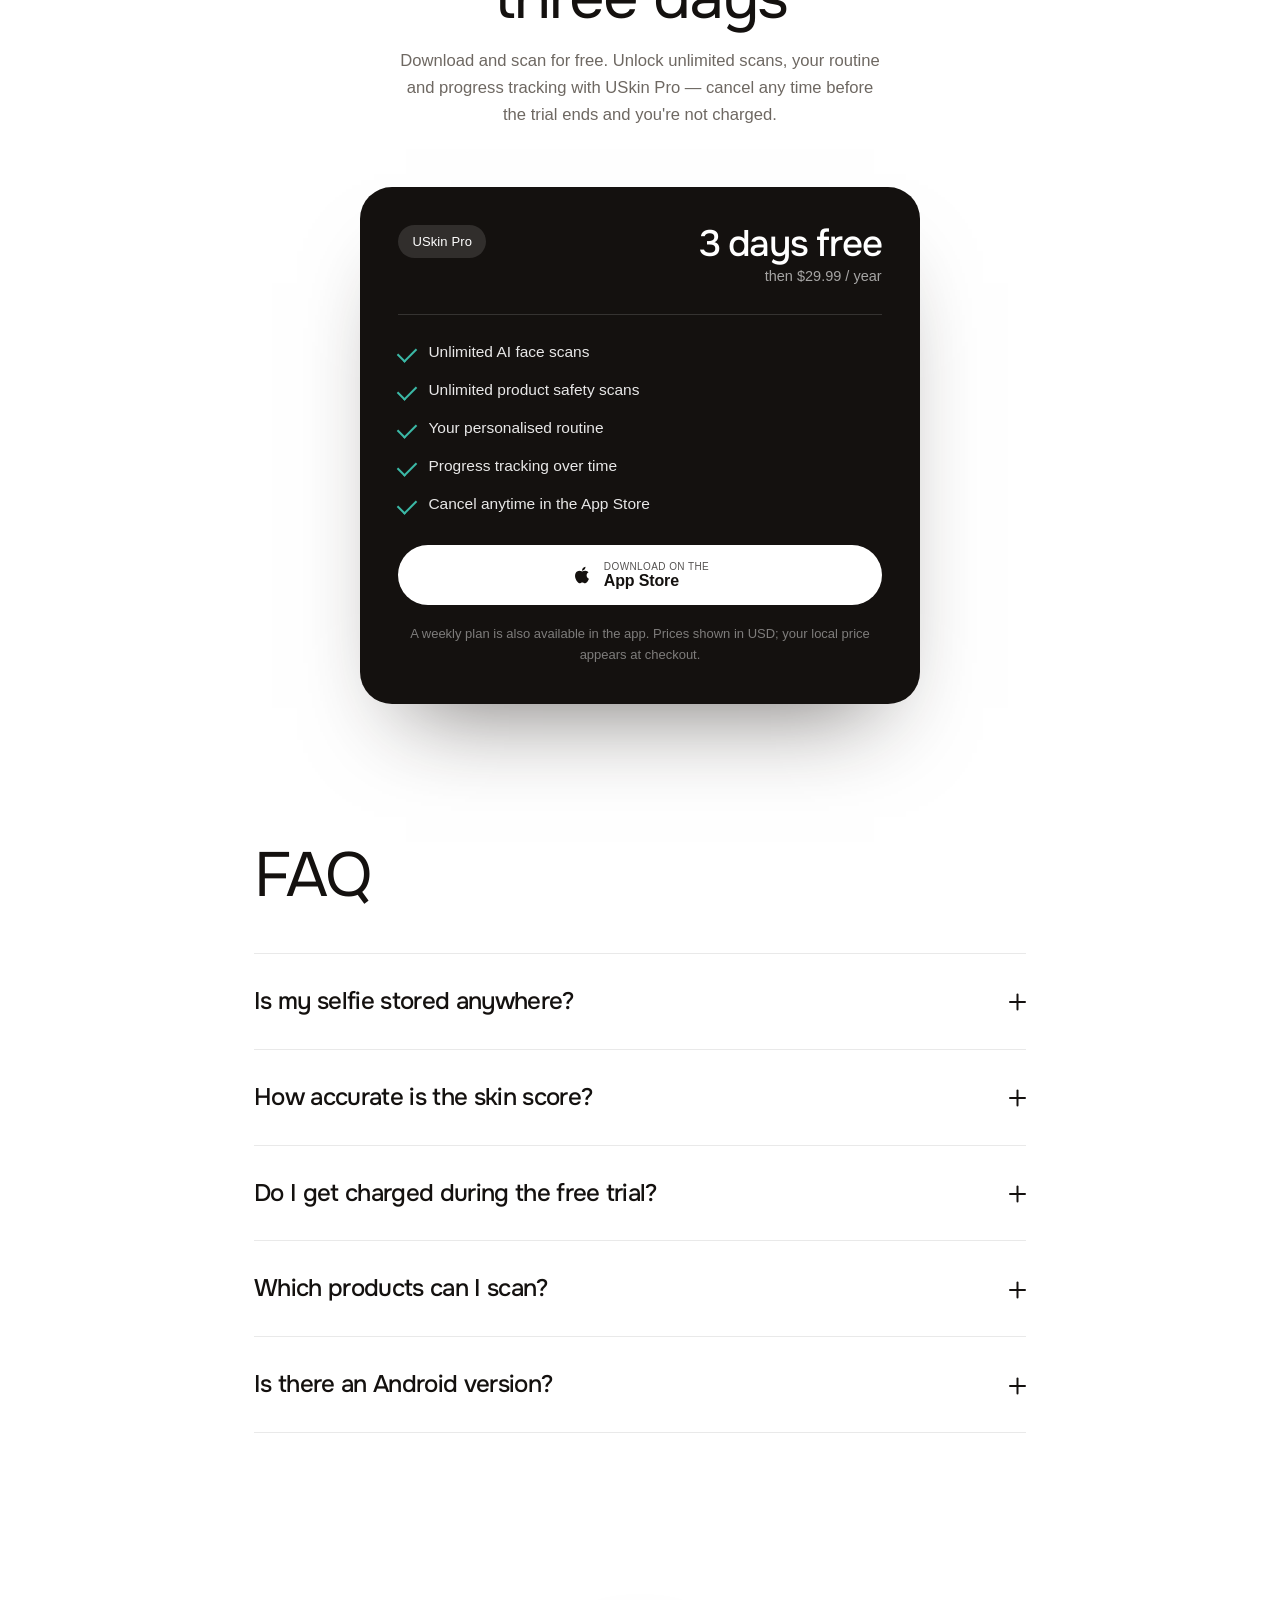
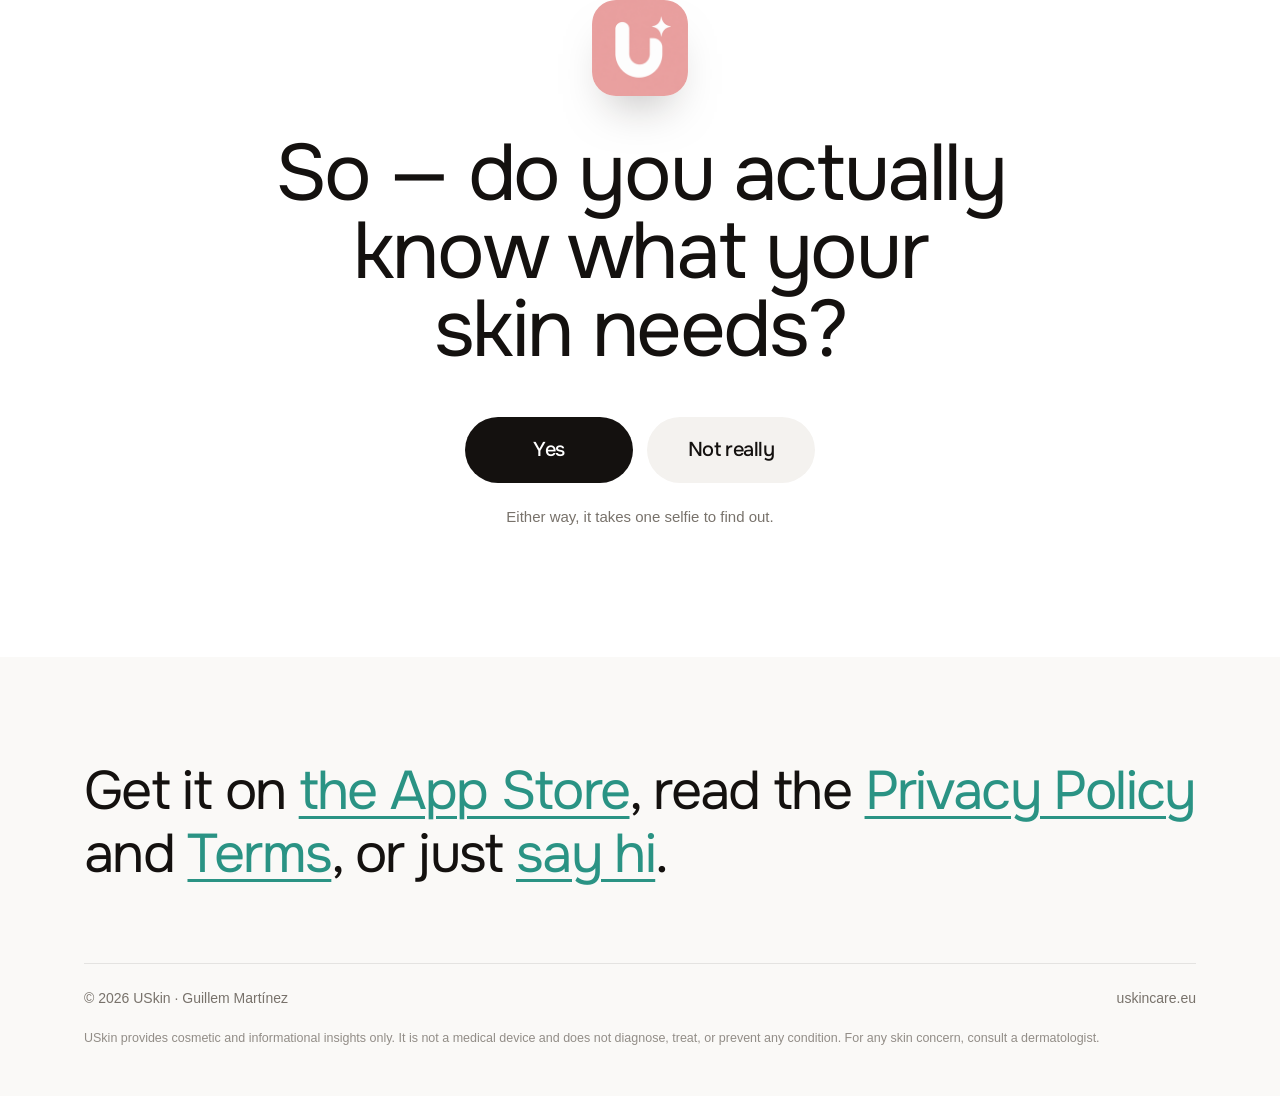
==== commit c739cf03: "Hero: lovi-style callouts, solid readout panel, App Store badge, no CTA - Three labelled callouts si" ====
--- a/index.html
+++ b/index.html
@@ -47,20 +47,12 @@
   <header class="hero">
     <a class="badge lift1" href="https://apps.apple.com/app/id6778808846" target="_blank" rel="noopener">
       <img src="assets/icon.png" alt="" width="22" height="22">
-      Now on the App Store
+      Free for 3 days on iPhone
       <svg class="arr" viewBox="0 0 16 16" aria-hidden="true"><path d="M5 3l5 5-5 5" fill="none" stroke="currentColor" stroke-width="1.7" stroke-linecap="round" stroke-linejoin="round"/></svg>
     </a>
 
     <h1 class="lift2">Your skin,<br>finally<br><span class="ink-teal">understood.</span></h1>
     <p class="lede lift3">One selfie. Six metrics. Zero jargon.</p>
-
-    <div class="hero-cta lift4">
-      <a class="btn-store" href="https://apps.apple.com/app/id6778808846" target="_blank" rel="noopener" aria-label="Download USkin on the App Store">
-        <svg viewBox="0 0 24 24" aria-hidden="true"><path d="M17.05 20.28c-.98.95-2.05.8-3.08.35-1.09-.46-2.09-.48-3.24 0-1.44.62-2.2.44-3.06-.35C2.79 15.25 3.51 7.59 9.05 7.31c1.35.07 2.29.74 3.08.8 1.18-.24 2.31-.93 3.57-.84 1.51.12 2.65.72 3.4 1.8-3.12 1.87-2.38 5.98.48 7.13-.57 1.5-1.31 2.99-2.54 4.09l.01-.01zM12.03 7.25c-.15-2.23 1.66-4.07 3.74-4.25.29 2.58-2.34 4.5-3.74 4.25z"/></svg>
-        <span><small>Download on the</small><b>App Store</b></span>
-      </a>
-      <p class="hero-meta">Free to download · 3-day trial · iPhone, iOS 16.4+</p>
-    </div>
 
     <div class="stage lift5">
       <div class="stage-fade">
@@ -77,6 +69,7 @@
             <span class="scanline"></span>
             <p class="g-label">Your USkin Score</p>
 
+            <div class="g-panel"></div>
             <div class="g-ring">
               <svg viewBox="0 0 100 100">
                 <circle class="g-track" cx="50" cy="50" r="43"/>
@@ -91,6 +84,27 @@
               <li><span>Pores</span><i style="--v:75%"></i><b>75</b></li>
             </ul>
           </div>
+
+          <!-- Callouts with leader lines, in the portrait's own coordinates
+               (the wrap is exactly 640x1138) so the dots land on the face. -->
+          <svg class="leaders" viewBox="0 0 640 1138" fill="none" aria-hidden="true">
+            <path d="M150 268 C 240 268, 260 286, 322 302"/>
+            <path d="M498 452 C 452 452, 430 440, 392 428"/>
+            <path d="M158 566 C 210 566, 226 528, 262 498"/>
+            <circle cx="322" cy="302" r="4.5"/>
+            <circle cx="392" cy="428" r="4.5"/>
+            <circle cx="262" cy="498" r="4.5"/>
+          </svg>
+
+          <figure class="callout ca" aria-hidden="true">
+            <b>Hydration</b><span class="cpill good">80 · Great</span>
+          </figure>
+          <figure class="callout cb" aria-hidden="true">
+            <b>Redness</b><span class="cpill good">Low</span>
+          </figure>
+          <figure class="callout cc" aria-hidden="true">
+            <b>Evenness</b><span class="cpill focus">Your focus</span>
+          </figure>
         </div>
       </div>
     </div>
--- a/style.css
+++ b/style.css
@@ -126,7 +126,13 @@
 .btn-store span { display: flex; flex-direction: column; line-height: 1.1; text-align: left; }
 .btn-store small { font-size: 10px; opacity: .72; letter-spacing: .04em; text-transform: uppercase; }
 .btn-store b { font-size: 16px; font-weight: 600; letter-spacing: -.01em; }
-.btn-store.sm { padding: 9px 18px 9px 15px; }
+.btn-store.sm {
+  padding: 8px 16px 8px 13px;
+  border-radius: 9px;
+  gap: 9px;
+  box-shadow: none;
+}
+.btn-store.sm:hover { transform: translateY(-1px); box-shadow: 0 8px 20px -10px rgba(20,17,15,.5); }
 .btn-store.sm svg { width: 18px; height: 18px; }
 .btn-store.sm b { font-size: 14px; }
 .btn-store.sm small { font-size: 9px; }
@@ -193,7 +199,9 @@
        rebuilt as floating layers. ---- */
 .stage {
   position: relative;
-  margin: clamp(-46px, -3.6vw, -14px) auto 0;
+  /* The CTA block that used to sit here is gone, so the stage no longer needs
+     pulling upward — a negative margin now lands it on top of the lede. */
+  margin: clamp(18px, 2.6vw, 34px) auto 0;
   max-width: 980px;
   padding-top: 0;
 }
@@ -232,14 +240,15 @@
   transform: translateX(-50%);
   width: 52%; aspect-ratio: 9 / 19.3;
   border-radius: 13% / 6%;
-  border: 1.5px solid rgba(255,255,255,.5);
-  background: rgba(255,255,255,.05);
+  border: 1.5px solid rgba(255,255,255,.85);
+  background: rgba(255,255,255,.06);
   -webkit-backdrop-filter: brightness(1.07) saturate(1.06) blur(.4px);
           backdrop-filter: brightness(1.07) saturate(1.06) blur(.4px);
   box-shadow:
-    inset 0 1.5px 0 rgba(255,255,255,.75),
-    inset 0 0 30px rgba(255,255,255,.22),
-    0 34px 70px -34px rgba(40,30,26,.4);
+    inset 0 1.5px 0 rgba(255,255,255,.9),
+    inset 0 0 30px rgba(255,255,255,.25),
+    0 0 0 1px rgba(28,22,18,.06),
+    0 34px 74px -30px rgba(40,30,26,.45);
   animation: glass-float 8s ease-in-out infinite;
   overflow: hidden;
 }
@@ -269,8 +278,8 @@
 .phone img { width: 100%; height: 100%; object-fit: cover; border-radius: 36px; }
 /* A whisper of lift at the very top only, so the frame still reads as glass. */
 .glass::before {
-  content: ''; position: absolute; left: 0; right: 0; top: 0; height: 18%;
-  background: linear-gradient(to bottom, rgba(20,17,15,.16), transparent);
+  content: ''; position: absolute; left: 0; right: 0; top: 0; height: 14%;
+  background: linear-gradient(to bottom, rgba(20,17,15,.1), transparent);
   pointer-events: none;
 }
 
@@ -298,19 +307,32 @@
   background: rgba(18,15,13,.82);
 }
 .g-label {
-  position: absolute; left: 0; right: 0; top: 9.5%; z-index: 2;
-  text-align: center;
+  position: absolute; left: 50%; top: 8.5%; z-index: 3;
+  transform: translateX(-50%);
+  padding: 5px 12px;
+  background: rgba(255,255,255,.92);
+  border-radius: 999px;
+  box-shadow: 0 6px 18px -8px rgba(28,22,18,.4);
   font-family: var(--display);
-  font-size: clamp(9px, 1.05vw, 12px);
-  font-weight: 500; letter-spacing: .16em; text-transform: uppercase;
-  color: #fff;
-  text-shadow: 0 1px 6px rgba(20,17,15,.5);
+  font-size: clamp(8px, .95vw, 11px);
+  font-weight: 500; letter-spacing: .14em; text-transform: uppercase;
+  color: var(--ink);
+  white-space: nowrap;
+}
+.g-panel {
+  position: absolute; left: 7%; right: 7%; top: 63%; bottom: 4%; z-index: 1;
+  background: rgba(255,255,255,.93);
+  border-radius: 18px;
+  box-shadow: 0 10px 30px -14px rgba(28,22,18,.35), inset 0 0 0 1px rgba(255,255,255,.9);
 }
 .g-ring {
-  position: absolute; left: 50%; top: 74%; z-index: 2;
+  position: absolute; left: 50%; top: 70%; z-index: 2;
   transform: translate(-50%, -50%);
-  width: 27%; aspect-ratio: 1;
+  width: 30%; aspect-ratio: 1;
   display: grid; place-items: center;
+  background: #fff;
+  border-radius: 50%;
+  box-shadow: 0 8px 22px -10px rgba(28,22,18,.35);
 }
 .g-ring svg { position: absolute; inset: 0; width: 100%; height: 100%; transform: rotate(-90deg); }
 .g-ring circle { fill: none; stroke-width: 7; stroke-linecap: round; }
@@ -330,7 +352,7 @@
   color: var(--ink-2);
 }
 .g-metrics {
-  position: absolute; left: 9%; right: 9%; bottom: 6%; z-index: 2;
+  position: absolute; left: 13%; right: 13%; bottom: 7%; z-index: 2;
   display: grid; gap: clamp(5px, .62vw, 8px);
 }
 .g-metrics li {
@@ -919,3 +941,84 @@
 main.legal strong { color: var(--ink); font-weight: 600; }
 
 .shell footer.site { padding-top: clamp(40px, 5vw, 60px); }
+
+
+/* ---------------------------------------------------------
+   HERO CALLOUTS  (lovi-style labelled readings on the face)
+   --------------------------------------------------------- */
+.leaders {
+  position: absolute; inset: 0; z-index: 4;
+  width: 100%; height: 100%;
+  pointer-events: none;
+  overflow: visible;
+}
+.leaders path {
+  stroke: rgba(20,17,15,.34);
+  stroke-width: 1.6;
+  stroke-linecap: round;
+}
+.leaders circle {
+  fill: #fff;
+  stroke: rgba(20,17,15,.42);
+  stroke-width: 1.6;
+}
+
+.callout {
+  position: absolute; z-index: 5;
+  margin: 0;
+  padding: 11px 14px 12px;
+  background: #fff;
+  border-radius: 16px;
+  box-shadow: 0 18px 40px -18px rgba(28,22,18,.34), 0 2px 6px rgba(28,22,18,.05);
+  white-space: nowrap;
+}
+.callout b {
+  display: block;
+  font-family: var(--display);
+  font-size: clamp(14px, 1.35vw, 19px);
+  font-weight: 500; letter-spacing: -.02em;
+  line-height: 1.1;
+}
+.cpill {
+  display: inline-block;
+  margin-top: 7px;
+  padding: 4px 11px;
+  border-radius: 999px;
+  font-size: clamp(10px, 1vw, 12.5px);
+  font-weight: 500;
+  background: var(--band-2);
+  color: var(--ink-2);
+}
+.cpill.good  { background: var(--teal-soft); color: var(--teal-ink); }
+.cpill.focus { background: var(--pink-soft); color: #A8534F; }
+
+.callout.ca { left: -17%; top: 15%;  }
+.callout.cb { right: -18%; top: 33%; }
+.callout.cc { left: -13%; top: 44%;  }
+
+/* they arrive just after the hero settles */
+.stage.anim .callout,
+.stage.anim .leaders { animation: calloutIn .9s var(--ease) both; }
+.stage.anim .leaders     { animation-delay: .55s; }
+.stage.anim .callout.ca  { animation-delay: .70s; }
+.stage.anim .callout.cb  { animation-delay: .85s; }
+.stage.anim .callout.cc  { animation-delay: 1.0s; }
+@keyframes calloutIn {
+  from { opacity: 0; transform: translateY(10px) scale(.96); }
+  to   { opacity: 1; transform: none; }
+}
+
+@media (max-width: 900px) {
+  .callout { padding: 8px 11px 9px; border-radius: 13px; }
+  .cpill { margin-top: 5px; padding: 3px 9px; }
+  .callout.ca { left: -8%;  top: 13%; }
+  .callout.cb { right: -9%; top: 32%; }
+  .callout.cc { left: -6%;  top: 45%; }
+}
+@media (max-width: 560px) {
+  /* three cards will not fit beside a 350px stage without colliding */
+  .callout.cc { display: none; }
+  .leaders path:nth-of-type(3), .leaders circle:nth-of-type(3) { display: none; }
+  .callout.ca { left: -4%; top: 11%; }
+  .callout.cb { right: -4%; top: 33%; }
+}
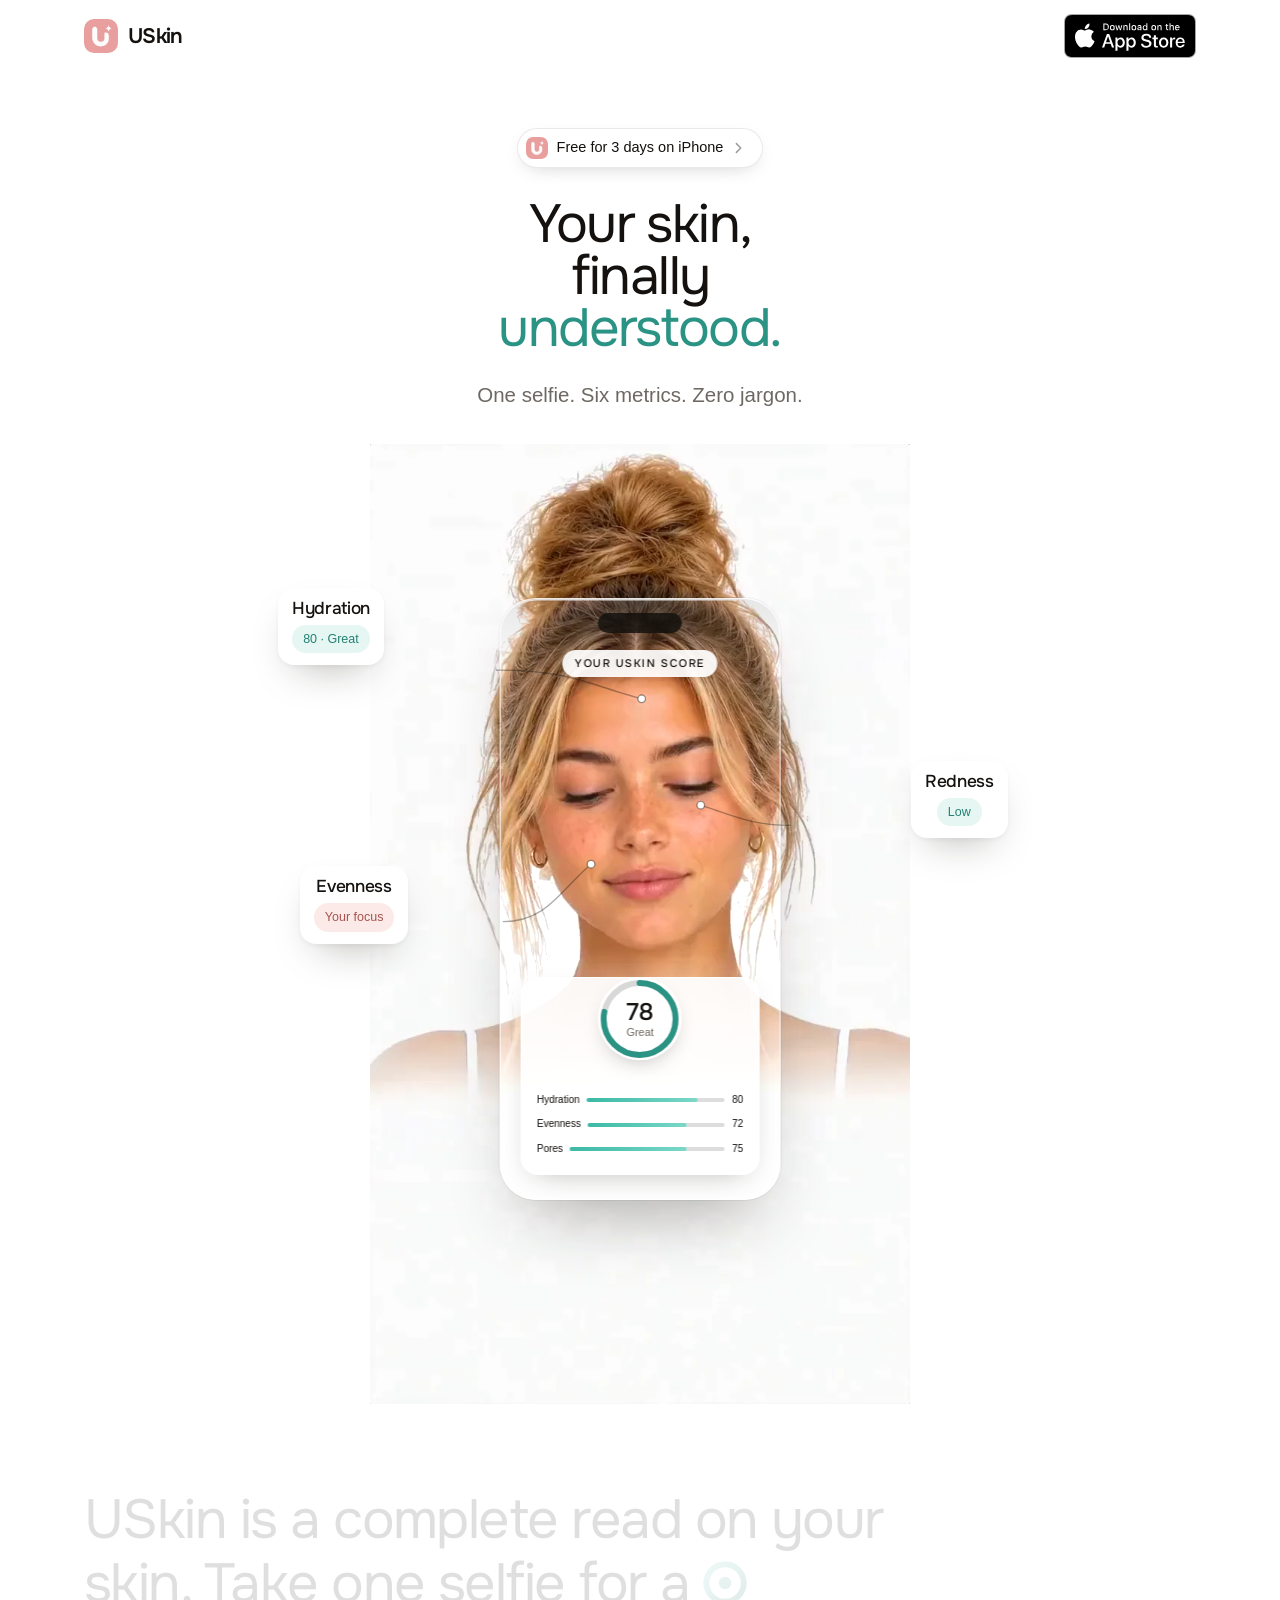
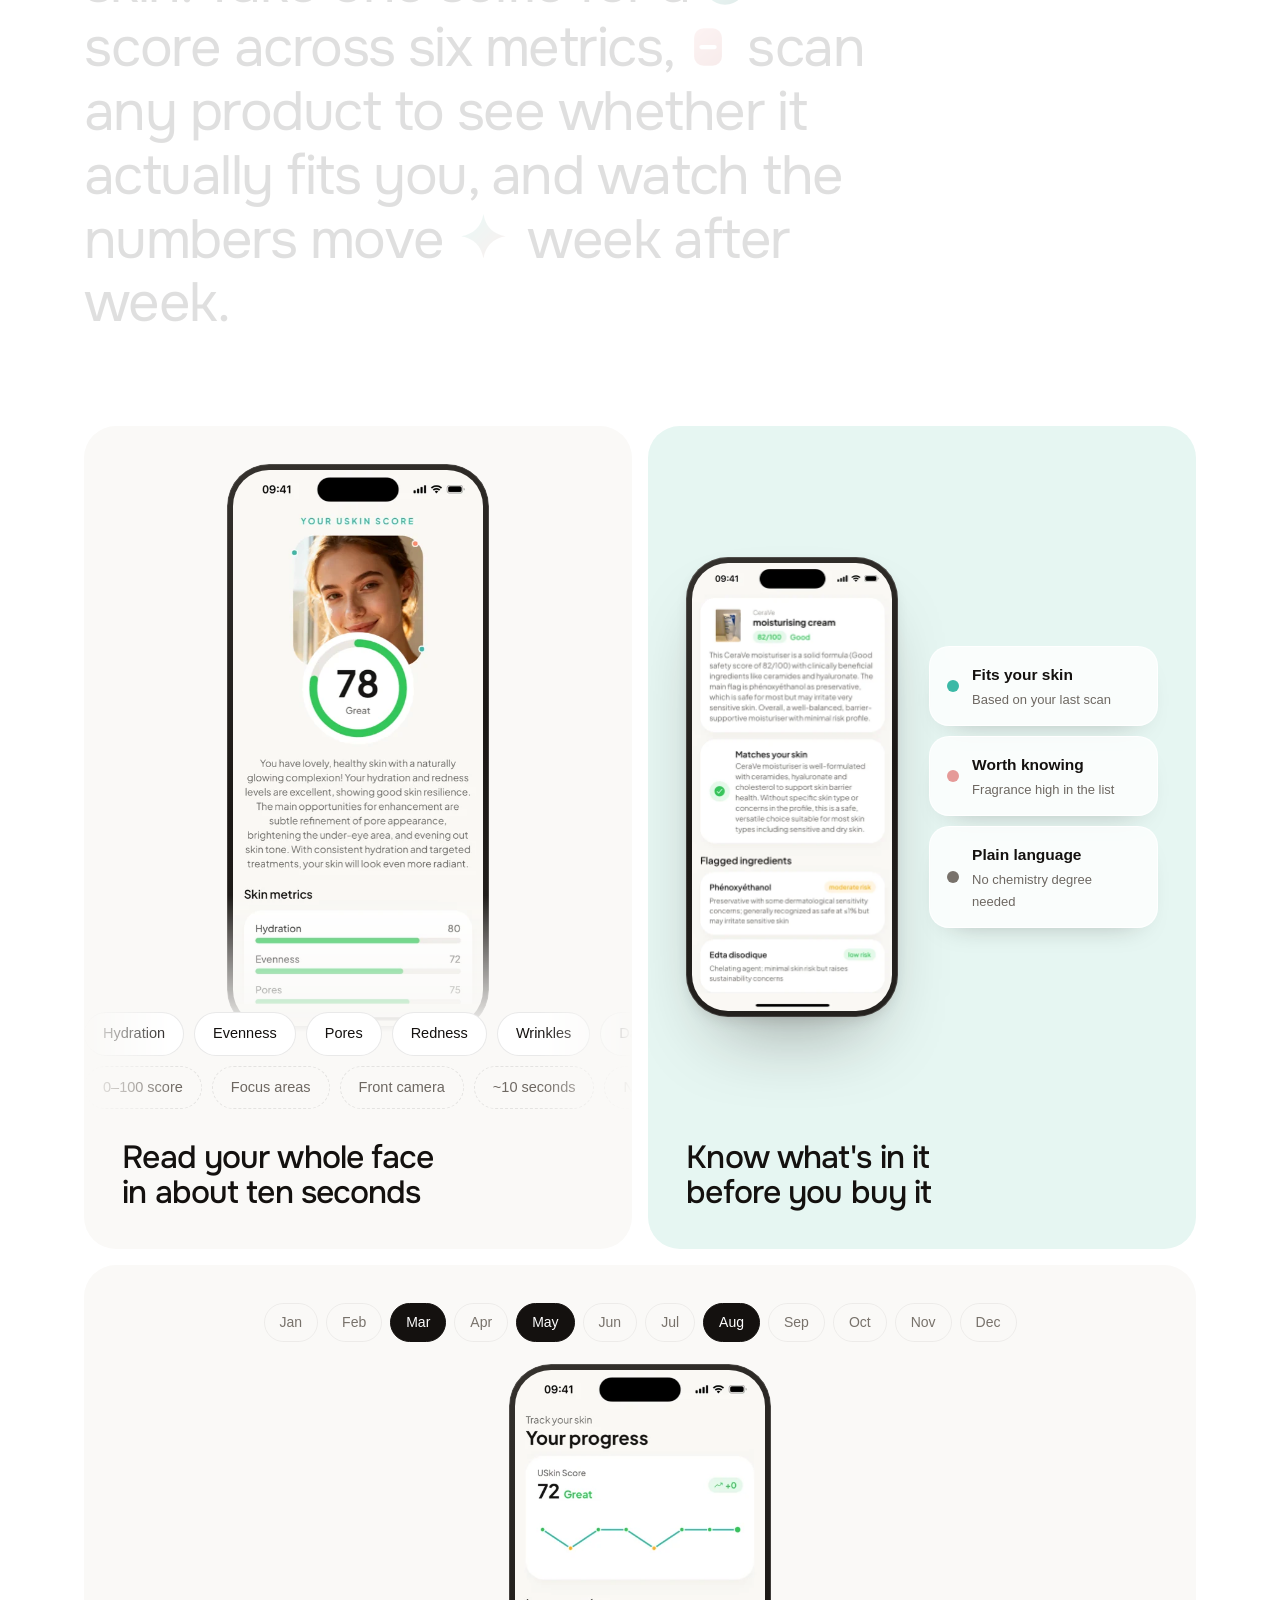
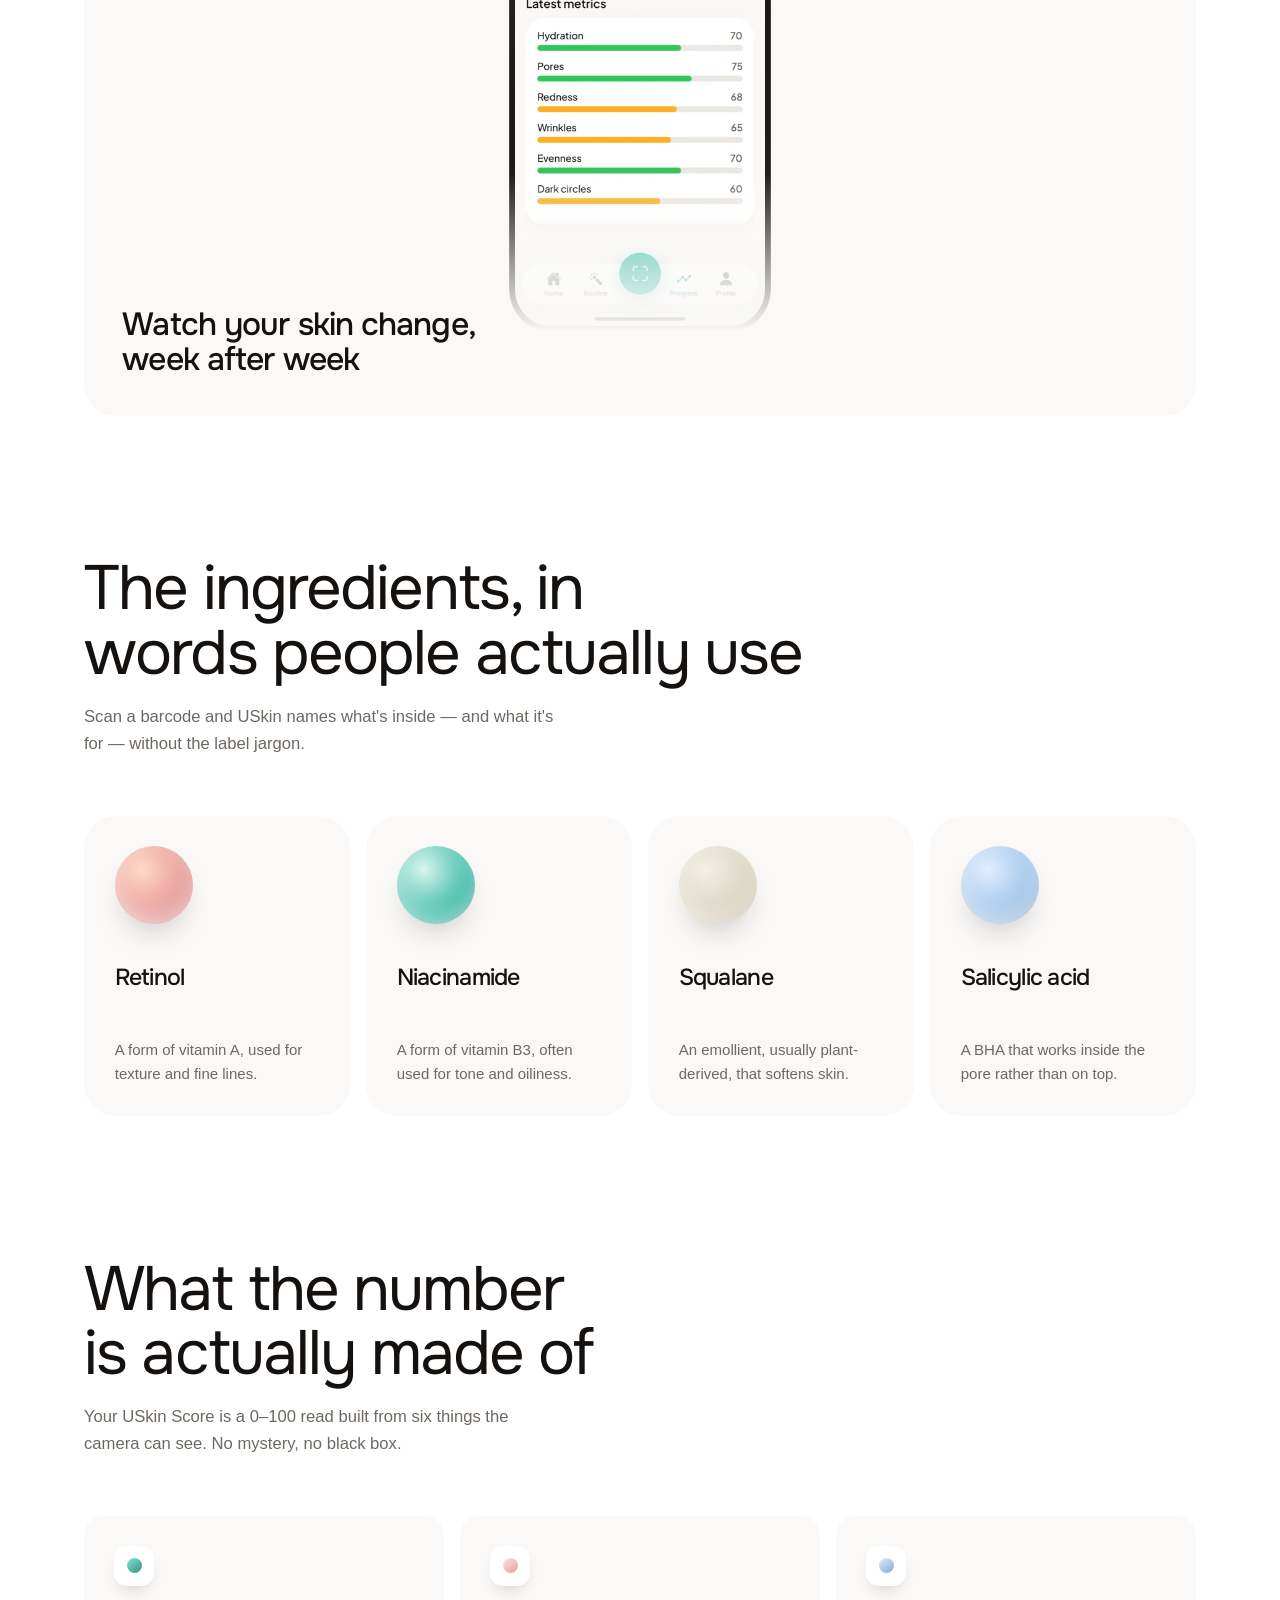
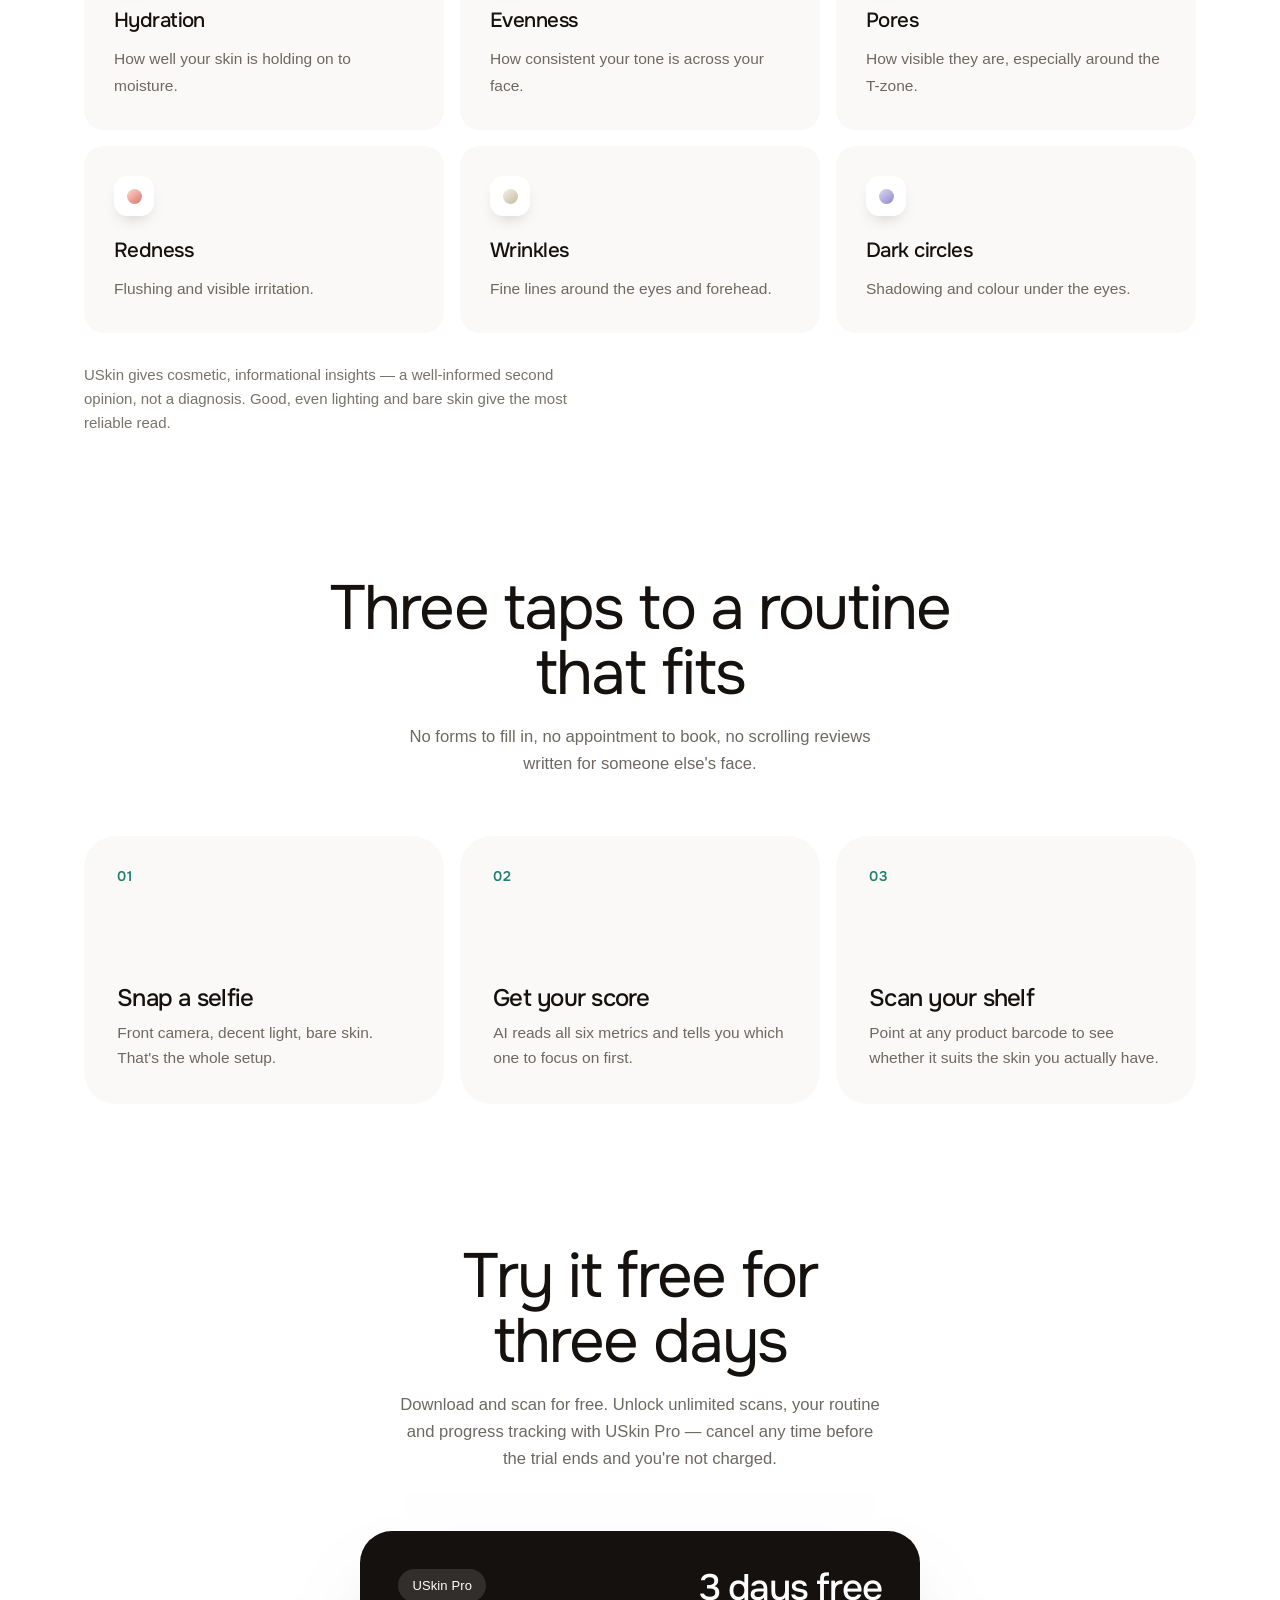
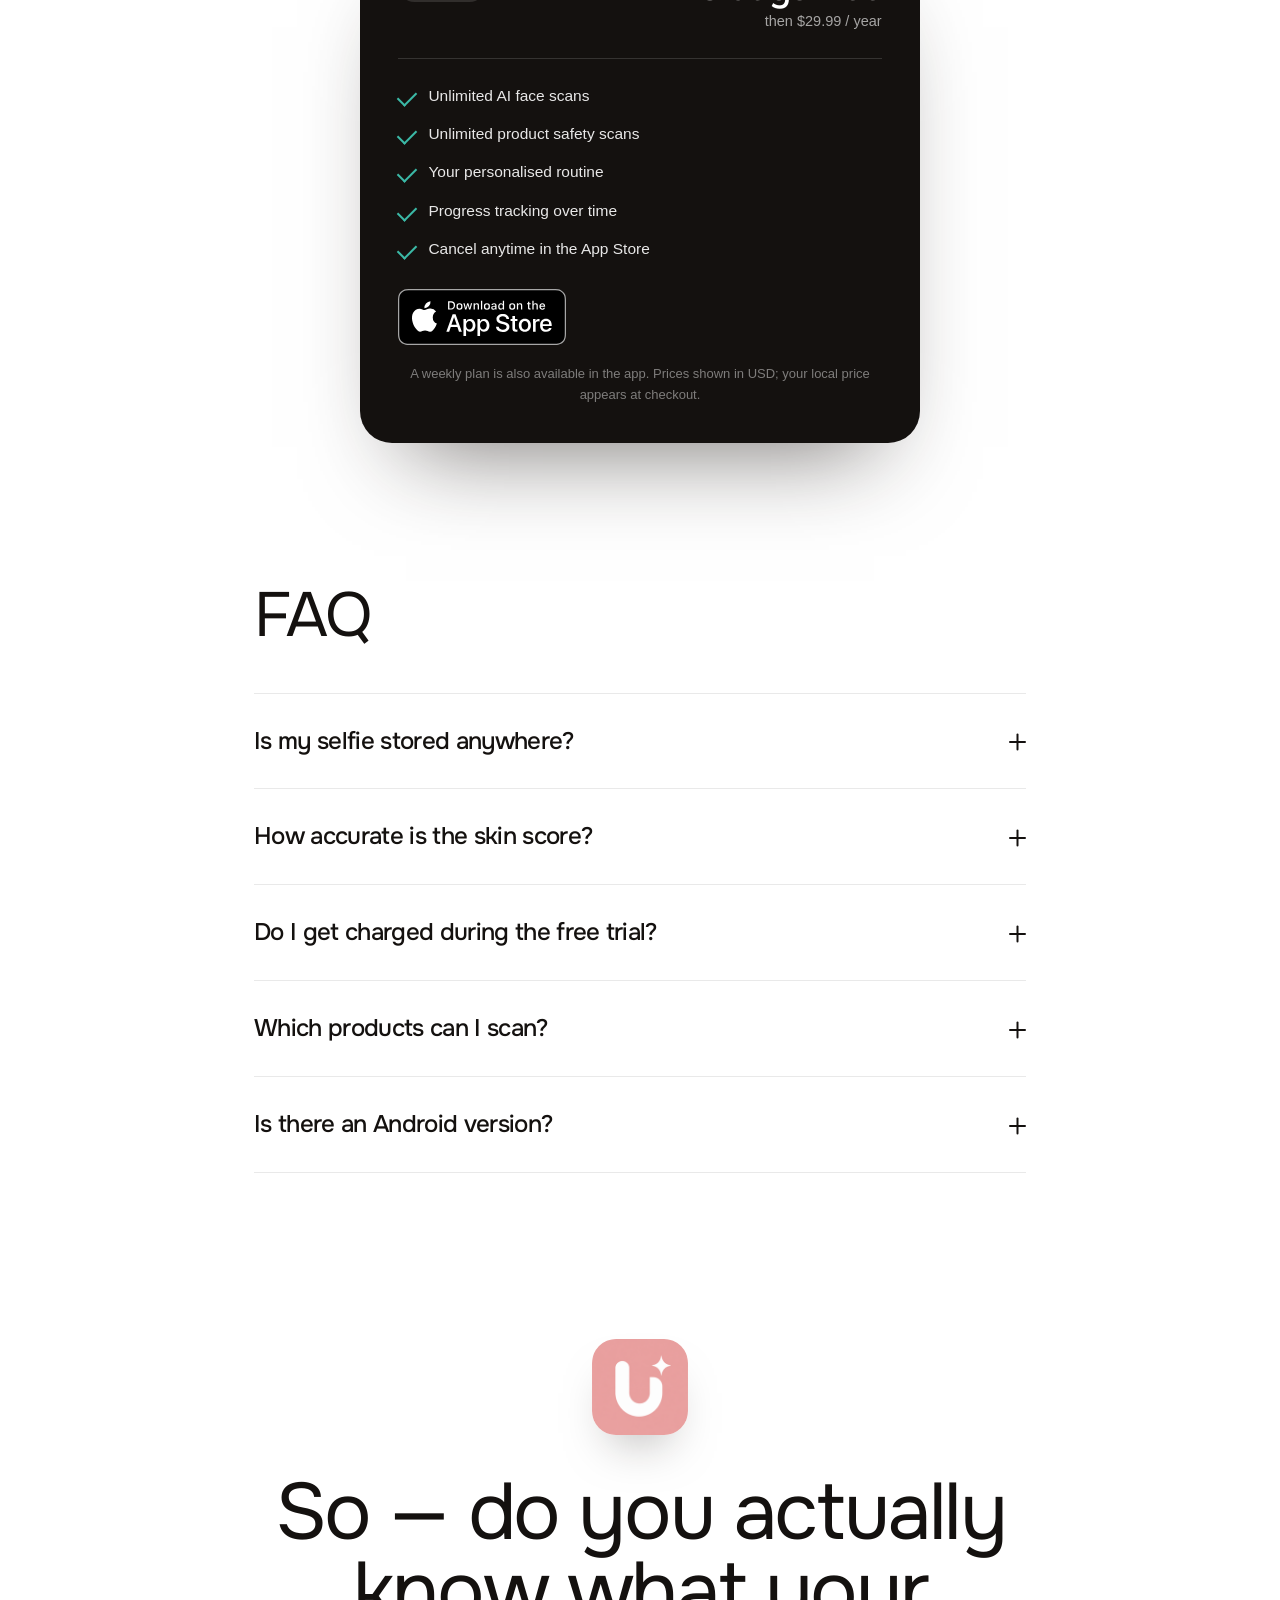
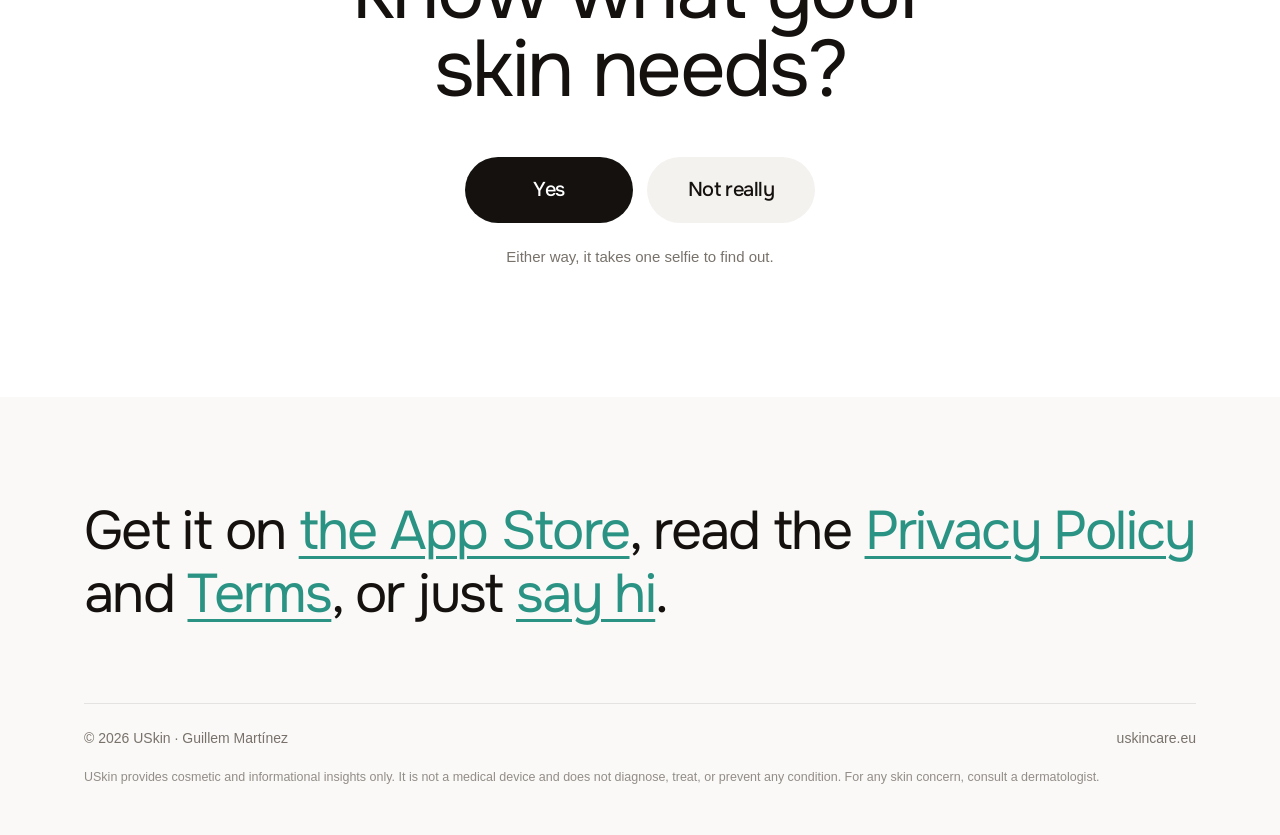
==== commit 785222b6: "Hero: real App Store badge, no wash behind the photo, video loop, card metrics The background you ke" ====
--- a/index.html
+++ b/index.html
@@ -34,9 +34,8 @@
       <img src="assets/icon.png" alt="" width="34" height="34">
       <b>USkin</b>
     </a>
-    <a class="btn-store sm" href="https://apps.apple.com/app/id6778808846" target="_blank" rel="noopener">
-      <svg viewBox="0 0 24 24" aria-hidden="true"><path d="M17.05 20.28c-.98.95-2.05.8-3.08.35-1.09-.46-2.09-.48-3.24 0-1.44.62-2.2.44-3.06-.35C2.79 15.25 3.51 7.59 9.05 7.31c1.35.07 2.29.74 3.08.8 1.18-.24 2.31-.93 3.57-.84 1.51.12 2.65.72 3.4 1.8-3.12 1.87-2.38 5.98.48 7.13-.57 1.5-1.31 2.99-2.54 4.09l.01-.01zM12.03 7.25c-.15-2.23 1.66-4.07 3.74-4.25.29 2.58-2.34 4.5-3.74 4.25z"/></svg>
-      <span><small>Download on the</small><b>App Store</b></span>
+      <a class="appstore" href="https://apps.apple.com/app/id6778808846" target="_blank" rel="noopener">
+      <img src="assets/app-store-badge.svg" alt="Download on the App Store" width="132" height="44">
     </a>
   </div>
 </nav>
@@ -56,10 +55,13 @@
 
     <div class="stage lift5">
       <div class="stage-fade">
-        <div class="glow" aria-hidden="true"></div>
-
         <div class="portrait-wrap">
-          <img class="portrait" src="assets/hero-portrait.webp" alt="" width="640" height="1138" fetchpriority="high">
+          <video class="portrait" id="heroLoop"
+                 poster="assets/hero-poster.webp"
+                 width="720" height="1280"
+                 muted loop playsinline preload="auto" aria-hidden="true">
+            <source src="assets/hero-loop.mp4" type="video/mp4">
+          </video>
 
           <!-- Translucent phone: the face reads straight through it, and the
                app's own UI is rebuilt as floating layers rather than a flat
@@ -206,12 +208,12 @@
       <p>Your USkin Score is a 0–100 read built from six things the camera can see. No mystery, no black box.</p>
     </div>
     <ol class="metrics">
-      <li class="rise"><b>Hydration</b><span>How well your skin is holding on to moisture.</span></li>
-      <li class="rise"><b>Evenness</b><span>How consistent your tone is across your face.</span></li>
-      <li class="rise"><b>Pores</b><span>How visible they are, especially around the T-zone.</span></li>
-      <li class="rise"><b>Redness</b><span>Flushing and visible irritation.</span></li>
-      <li class="rise"><b>Wrinkles</b><span>Fine lines around the eyes and forehead.</span></li>
-      <li class="rise"><b>Dark circles</b><span>Shadowing and colour under the eyes.</span></li>
+      <li class="rise"><span class="m-ico" aria-hidden="true"><i class="d1"></i></span><b>Hydration</b><span>How well your skin is holding on to moisture.</span></li>
+      <li class="rise"><span class="m-ico" aria-hidden="true"><i class="d2"></i></span><b>Evenness</b><span>How consistent your tone is across your face.</span></li>
+      <li class="rise"><span class="m-ico" aria-hidden="true"><i class="d3"></i></span><b>Pores</b><span>How visible they are, especially around the T-zone.</span></li>
+      <li class="rise"><span class="m-ico" aria-hidden="true"><i class="d4"></i></span><b>Redness</b><span>Flushing and visible irritation.</span></li>
+      <li class="rise"><span class="m-ico" aria-hidden="true"><i class="d5"></i></span><b>Wrinkles</b><span>Fine lines around the eyes and forehead.</span></li>
+      <li class="rise"><span class="m-ico" aria-hidden="true"><i class="d6"></i></span><b>Dark circles</b><span>Shadowing and colour under the eyes.</span></li>
     </ol>
     <p class="score-note">USkin gives cosmetic, informational insights — a well-informed second opinion, not a diagnosis. Good, even lighting and bare skin give the most reliable read.</p>
   </section>
@@ -247,9 +249,8 @@
         <li>Progress tracking over time</li>
         <li>Cancel anytime in the App Store</li>
       </ul>
-      <a class="btn-store wide" href="https://apps.apple.com/app/id6778808846" target="_blank" rel="noopener">
-        <svg viewBox="0 0 24 24" aria-hidden="true"><path d="M17.05 20.28c-.98.95-2.05.8-3.08.35-1.09-.46-2.09-.48-3.24 0-1.44.62-2.2.44-3.06-.35C2.79 15.25 3.51 7.59 9.05 7.31c1.35.07 2.29.74 3.08.8 1.18-.24 2.31-.93 3.57-.84 1.51.12 2.65.72 3.4 1.8-3.12 1.87-2.38 5.98.48 7.13-.57 1.5-1.31 2.99-2.54 4.09l.01-.01zM12.03 7.25c-.15-2.23 1.66-4.07 3.74-4.25.29 2.58-2.34 4.5-3.74 4.25z"/></svg>
-        <span><small>Download on the</small><b>App Store</b></span>
+      <a class="appstore big" href="https://apps.apple.com/app/id6778808846" target="_blank" rel="noopener">
+        <img src="assets/app-store-badge.svg" alt="Download on the App Store" width="168" height="56">
       </a>
       <p class="price-foot">A weekly plan is also available in the app. Prices shown in USD; your local price appears at checkout.</p>
     </div>
--- a/style.css
+++ b/style.css
@@ -113,6 +113,12 @@
 /* ---------------------------------------------------------
    BUTTONS
    --------------------------------------------------------- */
+.appstore { display: inline-block; line-height: 0; transition: transform .28s var(--ease), filter .28s var(--ease); }
+.appstore img { width: 132px; height: auto; display: block; }
+.appstore:hover { transform: translateY(-2px); filter: brightness(1.12); }
+.appstore.big { display: block; margin: 0 auto; }
+.appstore.big img { width: 168px; }
+
 .btn-store {
   display: inline-flex; align-items: center; gap: 11px;
   padding: 13px 24px 13px 20px;
@@ -176,7 +182,7 @@
 
 .hero h1 {
   margin: clamp(20px, 3vw, 30px) auto 0;
-  font-size: clamp(2.6rem, 5.4vw, 4.1rem);
+  font-size: clamp(2.25rem, 4.4vw, 3.35rem);
   line-height: .97;
   letter-spacing: -.03em;
   max-width: 16ch;
@@ -207,21 +213,10 @@
 }
 .stage-fade { position: relative; display: flex; justify-content: center; }
 
-.glow {
-  position: absolute; left: 50%; top: 4%;
-  transform: translateX(-50%);
-  width: min(760px, 112vw); aspect-ratio: 1 / .9;
-  border-radius: 50%;
-  background:
-    radial-gradient(circle at 44% 46%, rgba(59,185,166,.26), rgba(59,185,166,0) 62%),
-    radial-gradient(circle at 64% 58%, rgba(229,154,152,.28), rgba(229,154,152,0) 58%);
-  filter: blur(12px);
-  animation: breathe 13s ease-in-out infinite;
-}
-@keyframes breathe {
-  0%,100% { transform: translateX(-50%) scale(1);     opacity: 1;   }
-  50%     { transform: translateX(-50%) scale(1.05);  opacity: .86; }
-}
+/* No wash behind the hero. The portrait is an opaque white rectangle, so any
+   colour back there is punched out along its straight edges and reads as a
+   visible panel — which is exactly the "background" that kept showing up.
+   Pure white behind it means there is no edge to see. */
 
 .portrait-wrap {
   position: relative;
@@ -558,23 +553,50 @@
   margin: 0 auto;
   padding: clamp(80px, 11vw, 150px) var(--pad) 0;
 }
-.metrics { border-top: 1px solid var(--line); }
+/* A six-row table of hairlines read as a spreadsheet; cards give the six
+   metrics the same weight as the rest of the page. */
+.metrics {
+  display: grid;
+  grid-template-columns: repeat(3, 1fr);
+  gap: 16px;
+}
 .metrics li {
-  display: grid;
-  grid-template-columns: minmax(180px, 1fr) 2fr;
-  gap: 20px;
-  align-items: baseline;
-  padding: clamp(20px, 2.4vw, 30px) 0;
-  border-bottom: 1px solid var(--line);
-  transition: padding-left .4s var(--ease);
-}
-.metrics li:hover { padding-left: 12px; }
+  padding: clamp(22px, 2.4vw, 30px);
+  background: var(--band);
+  border-radius: var(--r-sm);
+  transition: transform .5s var(--ease), background .5s var(--ease);
+}
+.metrics li:hover { transform: translateY(-4px); background: var(--teal-soft); }
+.m-ico {
+  display: grid; place-items: center;
+  width: 40px; height: 40px;
+  margin-bottom: 18px;
+  border-radius: 13px;
+  background: var(--paper);
+  box-shadow: 0 8px 18px -10px rgba(28,22,18,.35);
+}
+.m-ico i {
+  width: 15px; height: 15px; border-radius: 50%;
+  display: block;
+}
+.d1 { background: linear-gradient(140deg, #8FE0D2, #2A9384); }
+.d2 { background: linear-gradient(140deg, #FBE9E6, #E59A98); }
+.d3 { background: linear-gradient(140deg, #E1EEFF, #7FA9D6); }
+.d4 { background: linear-gradient(140deg, #FFD9C7, #D9736E); }
+.d5 { background: linear-gradient(140deg, #F3F0E6, #C4BBA1); }
+.d6 { background: linear-gradient(140deg, #DCD8F5, #8E86C9); }
 .metrics b {
+  display: block;
   font-family: var(--display);
-  font-size: clamp(1.3rem, 2.2vw, 1.9rem);
-  font-weight: 500; letter-spacing: -.03em;
-}
-.metrics span { color: var(--ink-2); font-size: clamp(1rem, 1.25vw, 1.1rem); }
+  font-size: clamp(1.15rem, 1.6vw, 1.45rem);
+  font-weight: 500; letter-spacing: -.028em;
+  margin-bottom: 8px;
+}
+.metrics span:not(.m-ico) {
+  color: var(--ink-2);
+  font-size: 15.5px;
+  line-height: 1.55;
+}
 .score-note {
   margin-top: 30px;
   max-width: 58ch;
@@ -793,7 +815,7 @@
   .steps    { grid-template-columns: 1fr; }
   .step     { min-height: 0; }
   .feat     { min-height: 540px; }
-  .metrics li { grid-template-columns: 1fr; gap: 6px; }
+  .metrics { grid-template-columns: repeat(2, 1fr); }
 
   /* Two cards still share the row here, so each is too narrow to sit the
      phone beside the verdict list — stack them. */
@@ -848,6 +870,10 @@
   }
 }
 
+@media (max-width: 560px) {
+  .metrics { grid-template-columns: 1fr; }
+}
+
 @media (max-width: 420px) {
   .ing-grid { grid-template-columns: 1fr; }
   .ing { min-height: 0; }
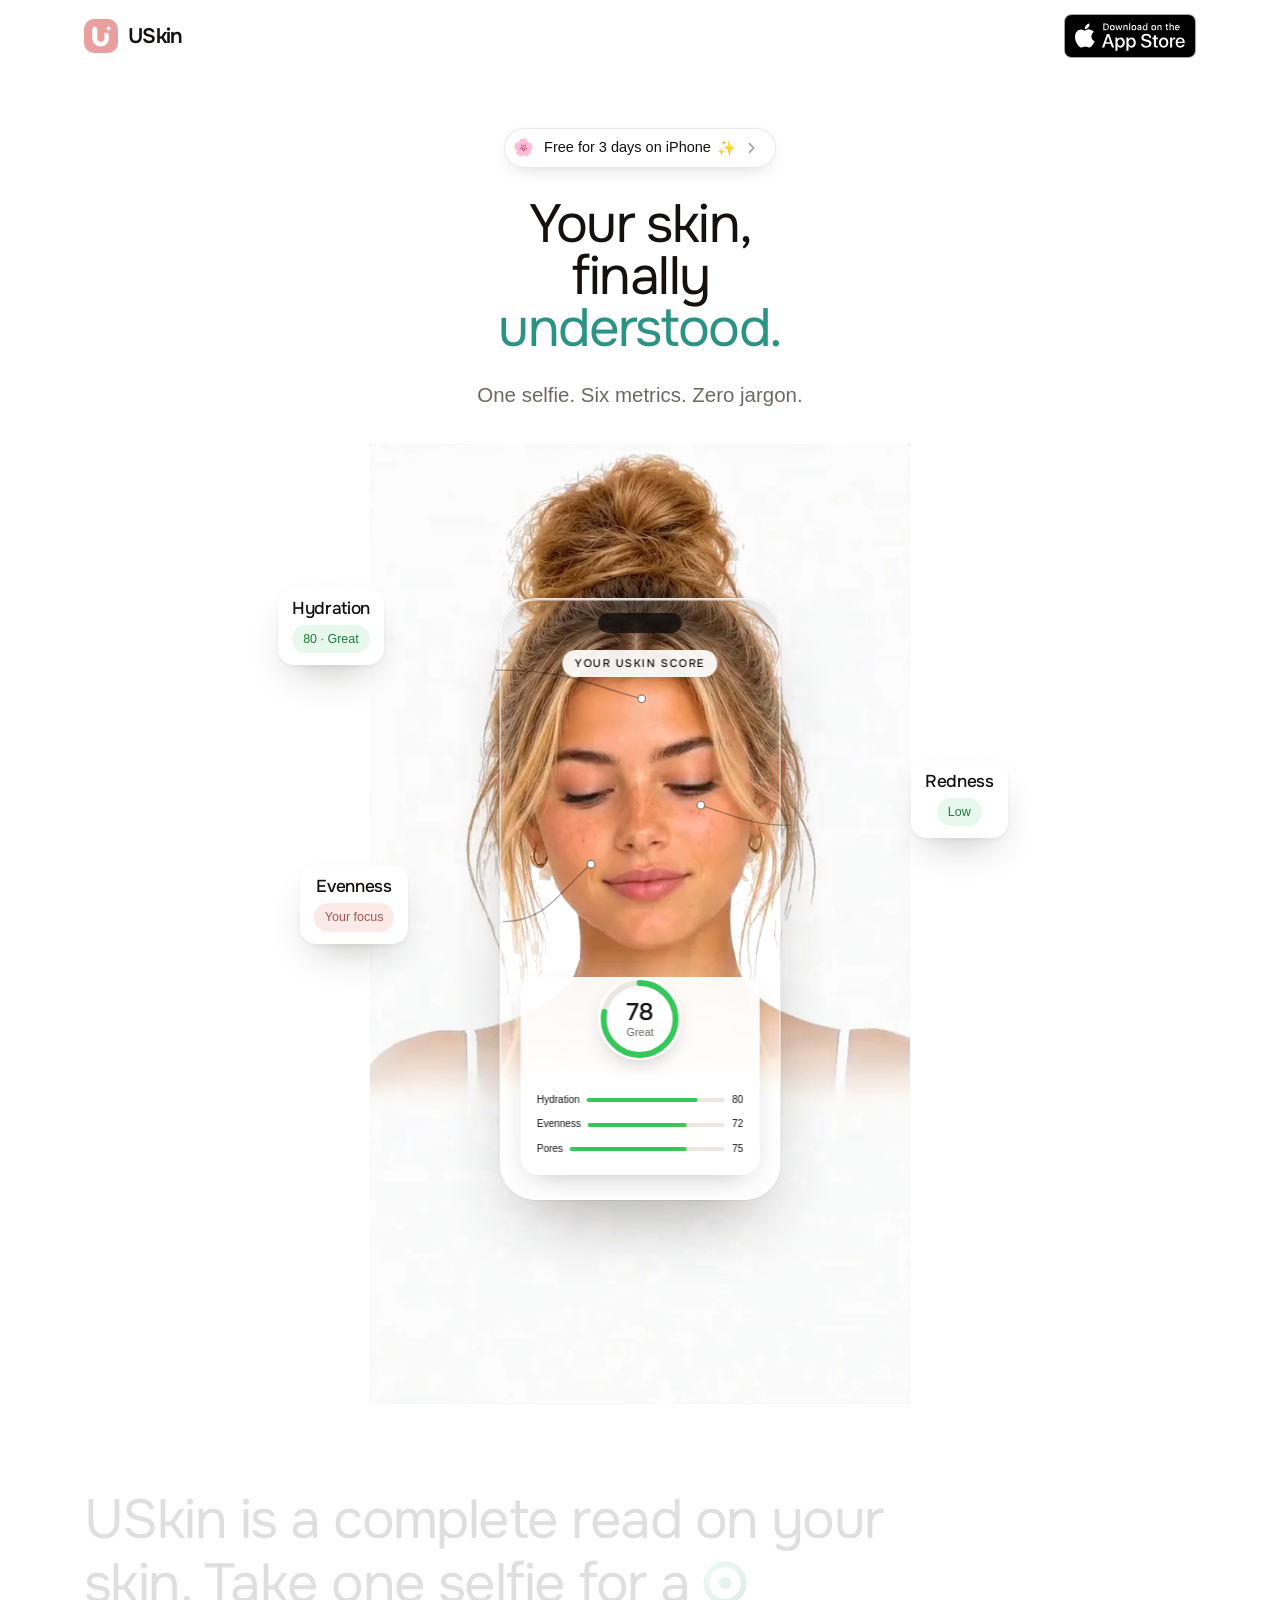
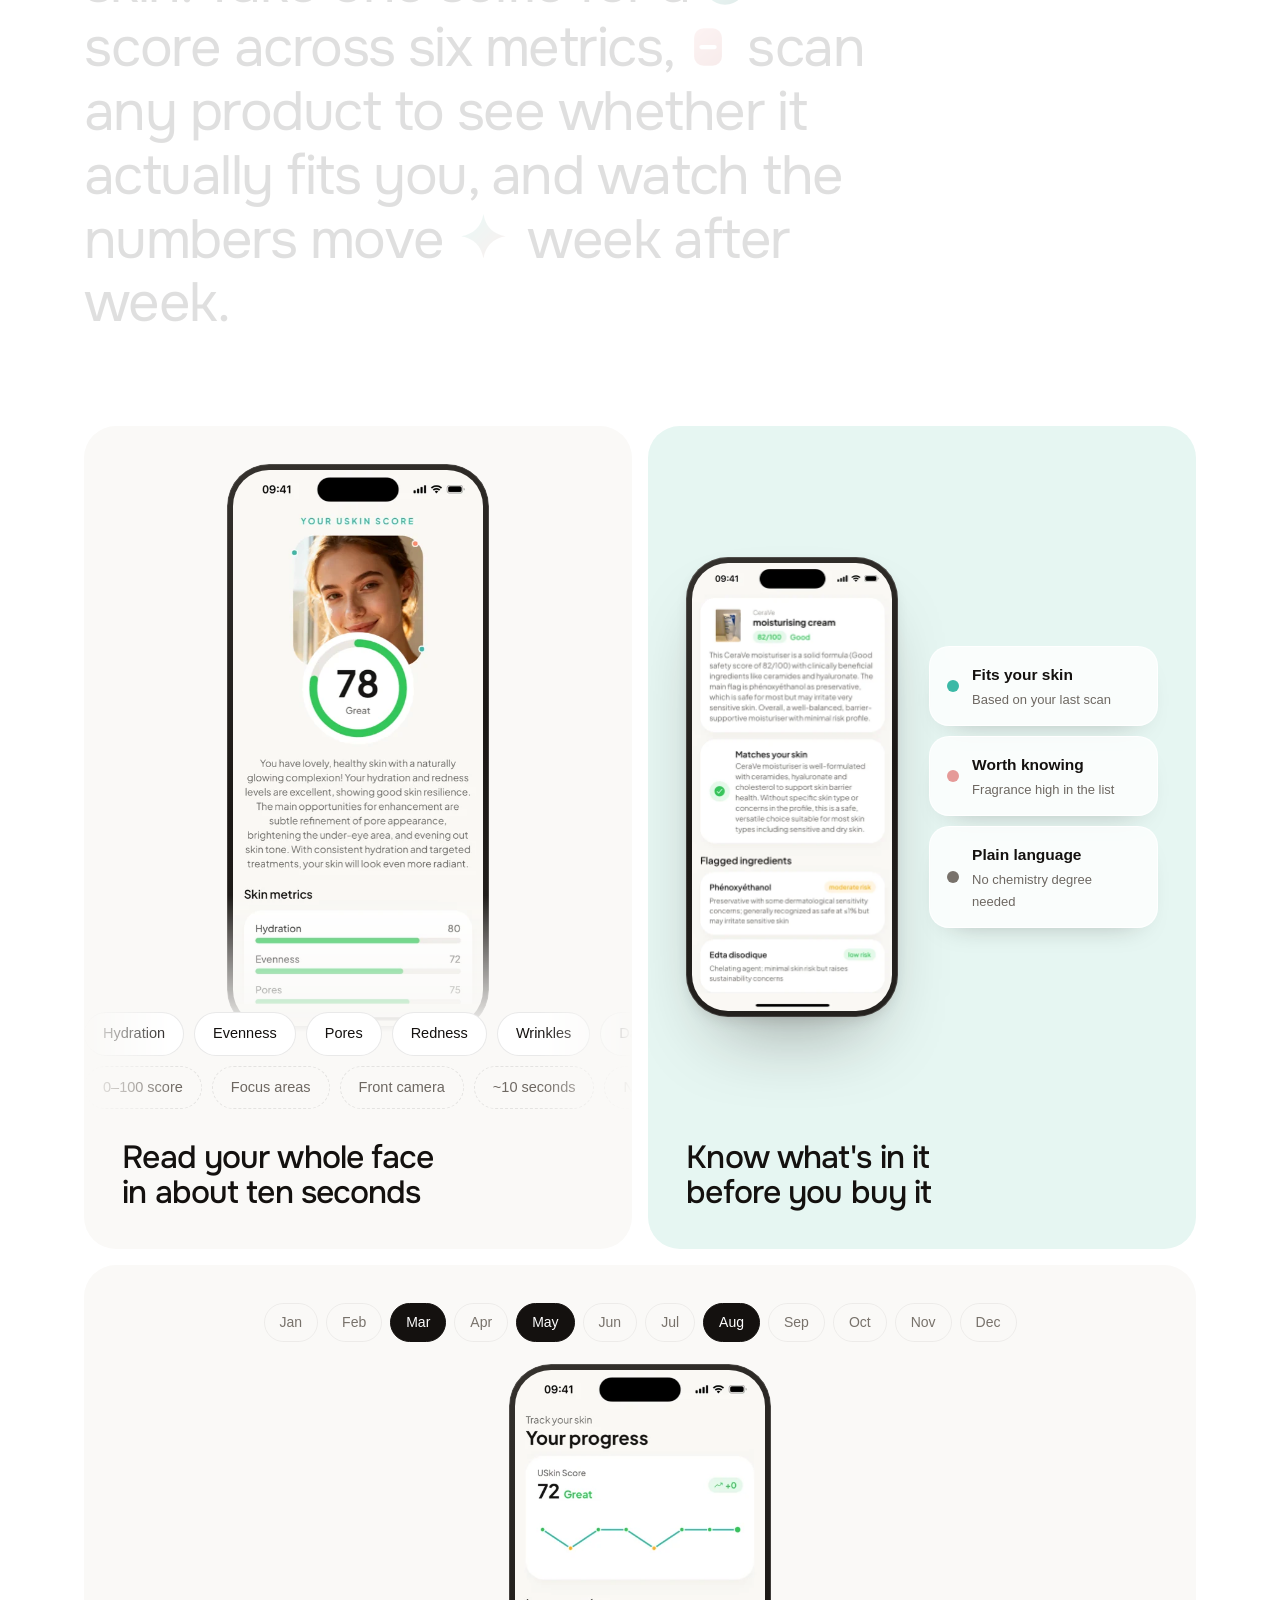
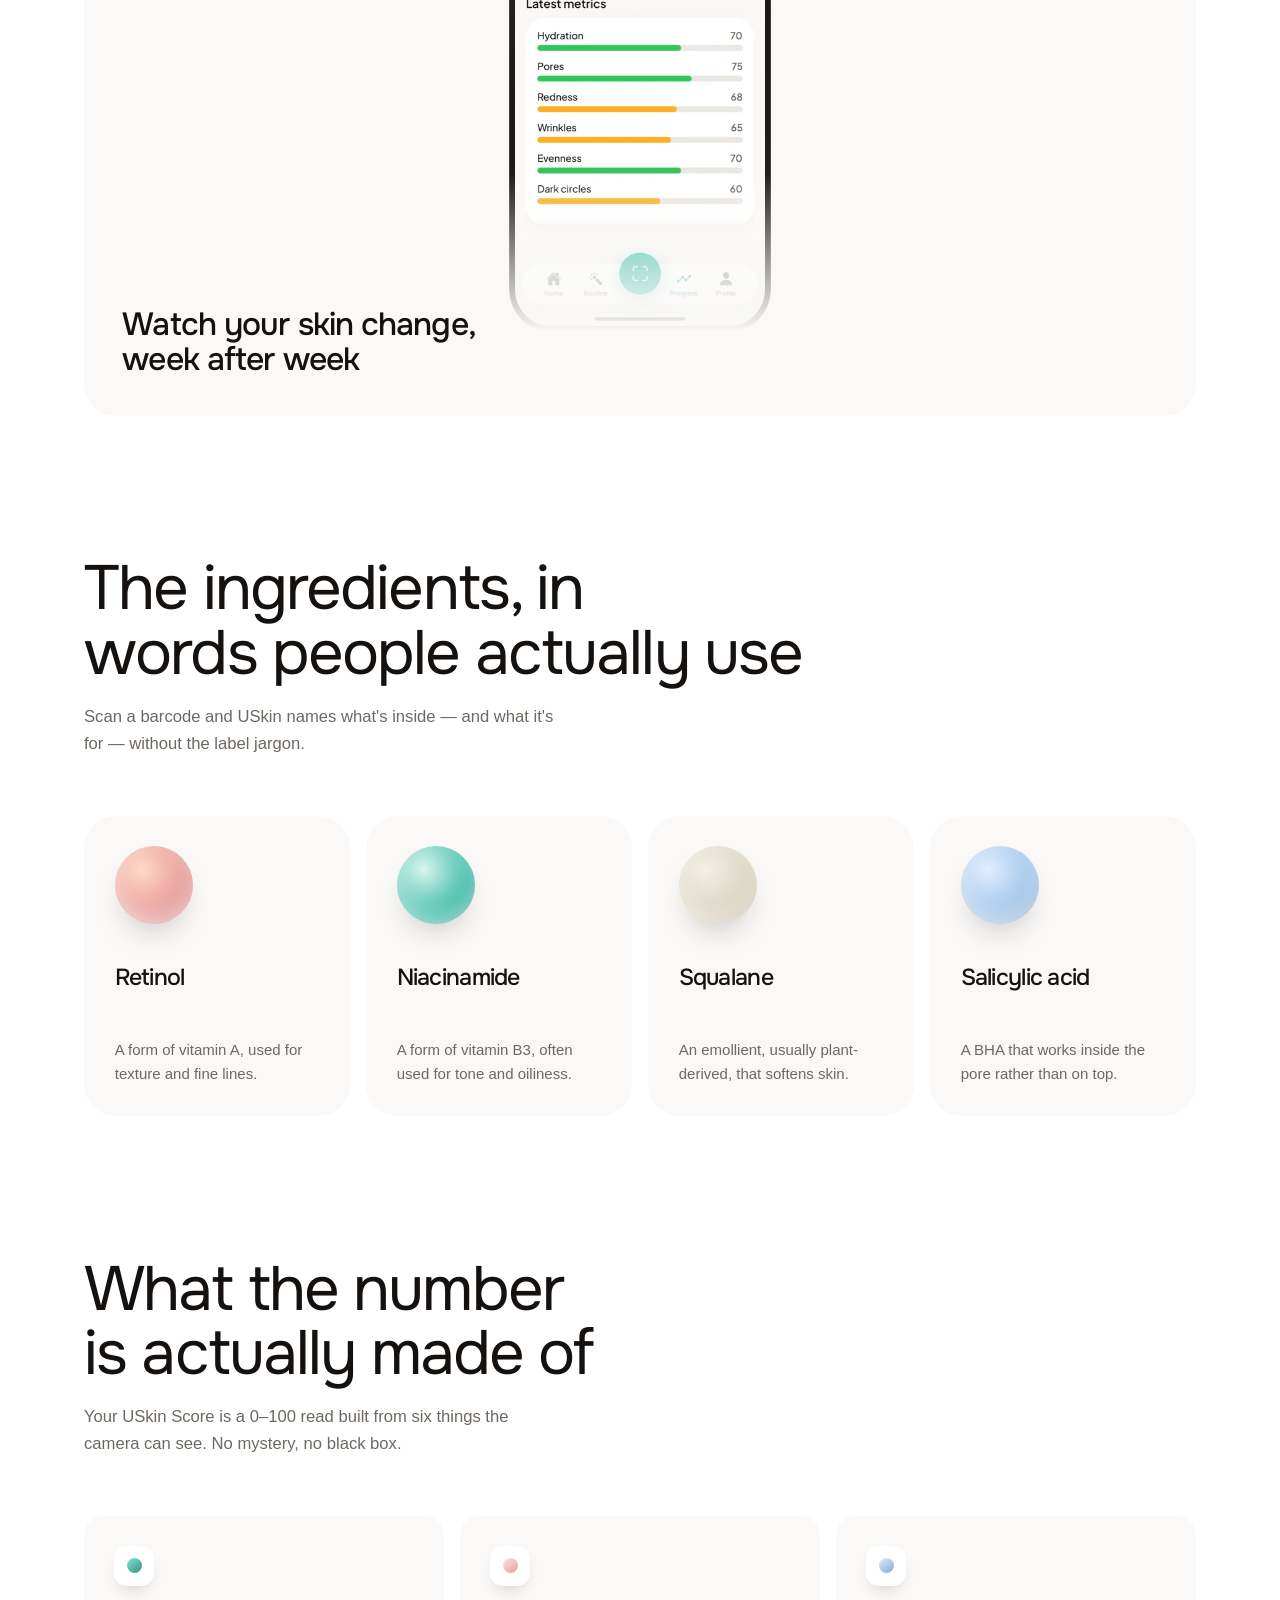
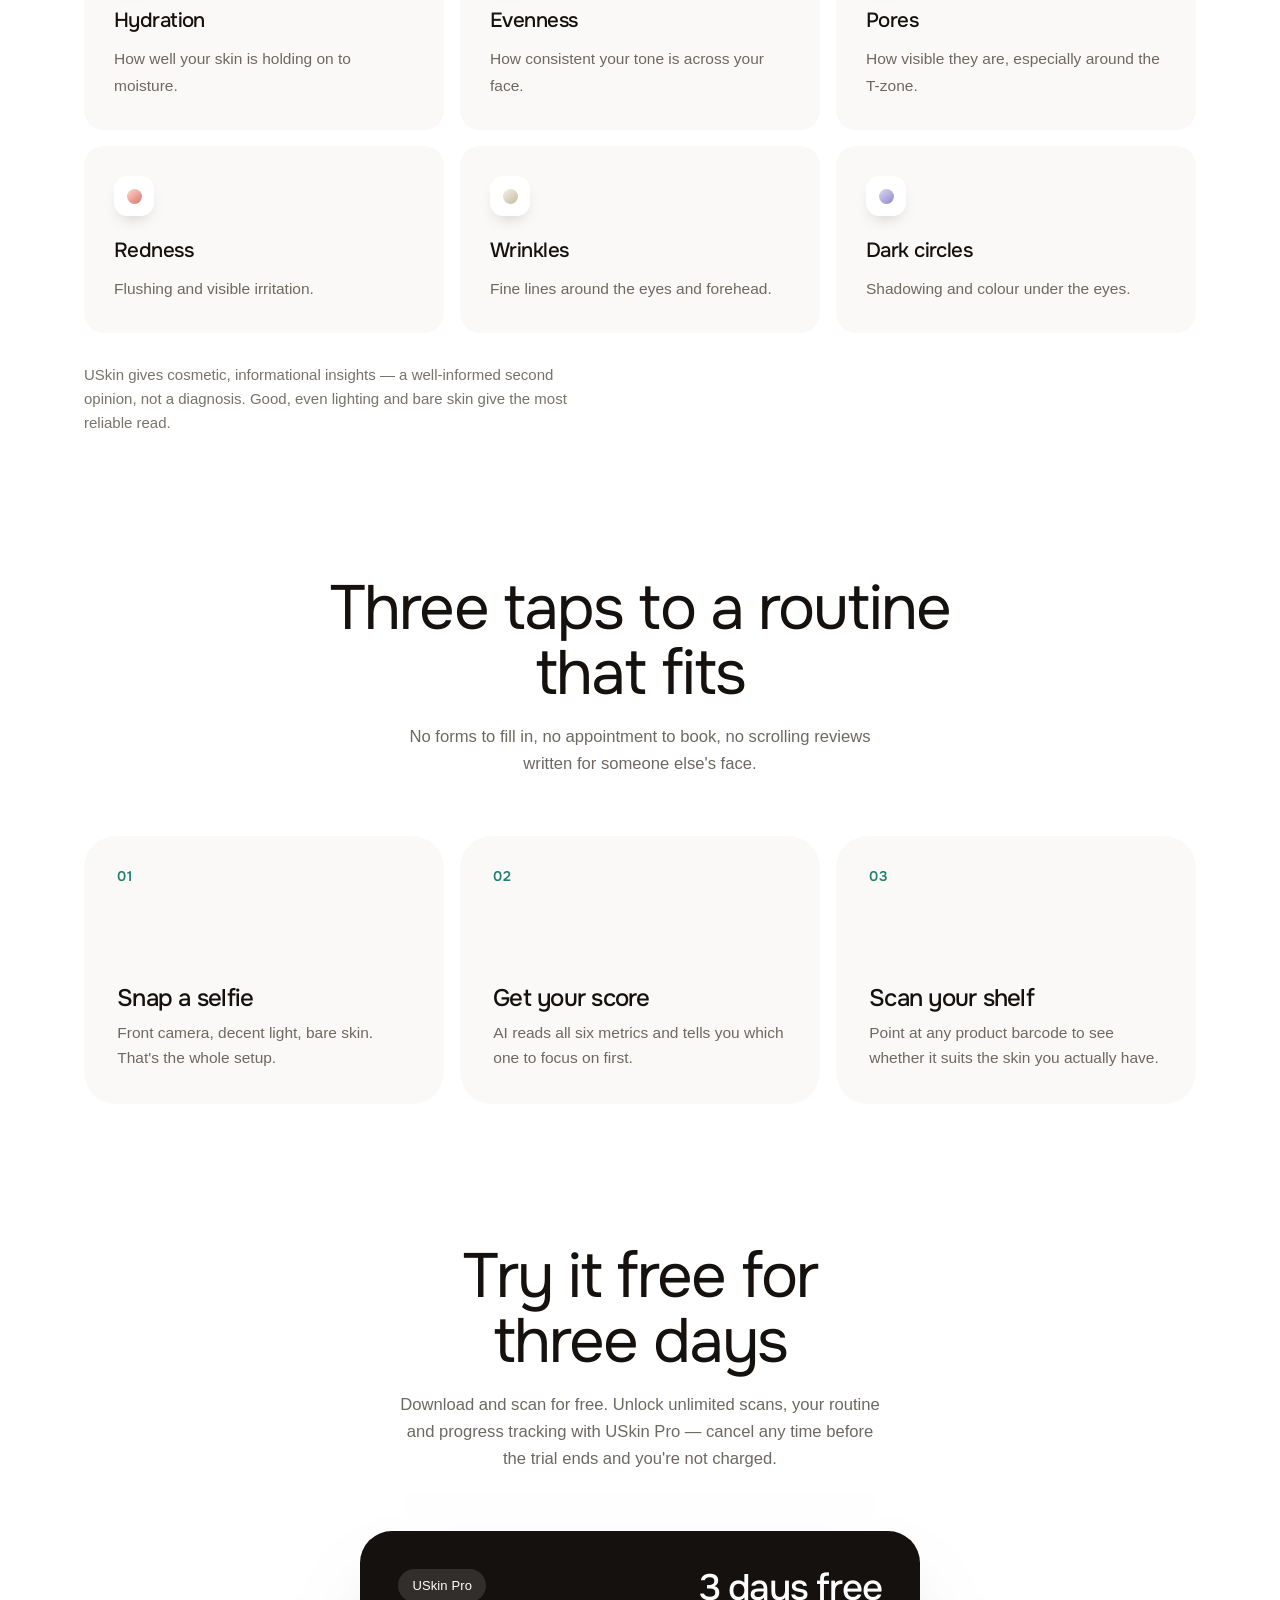
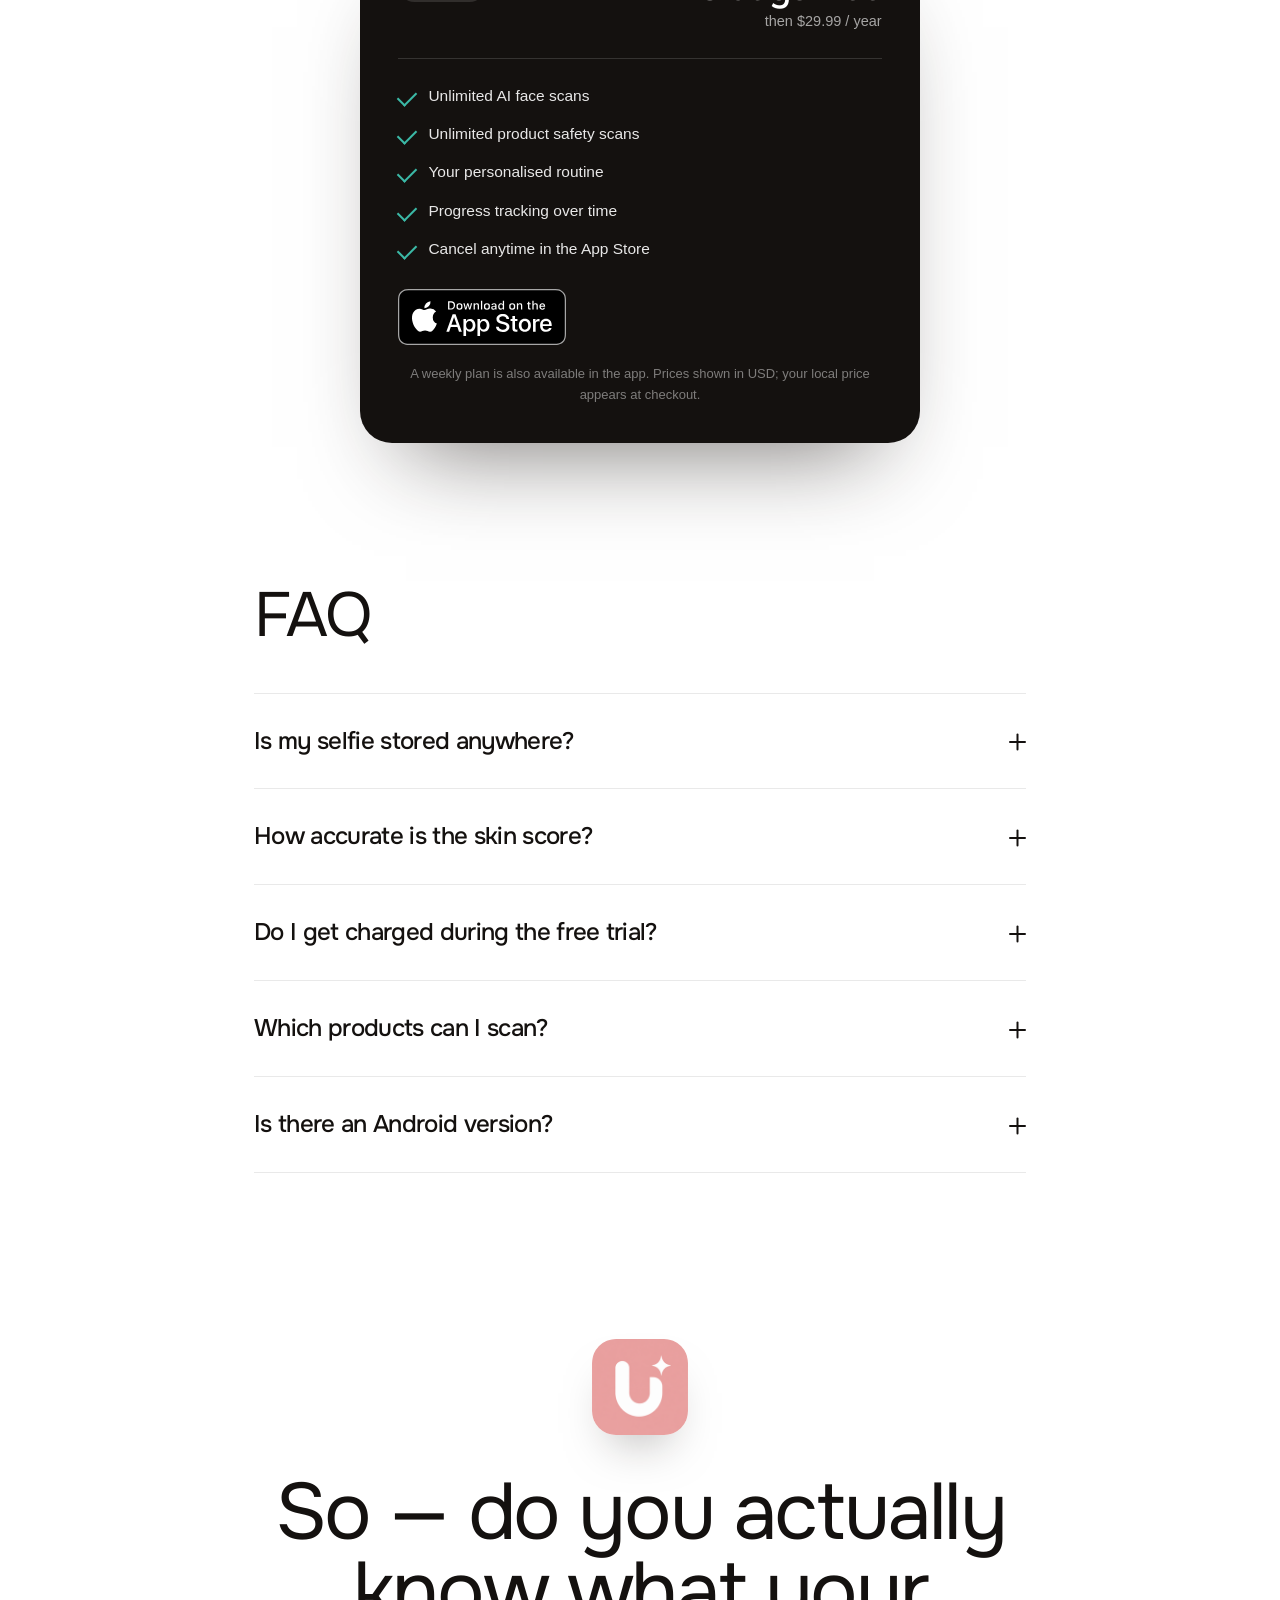
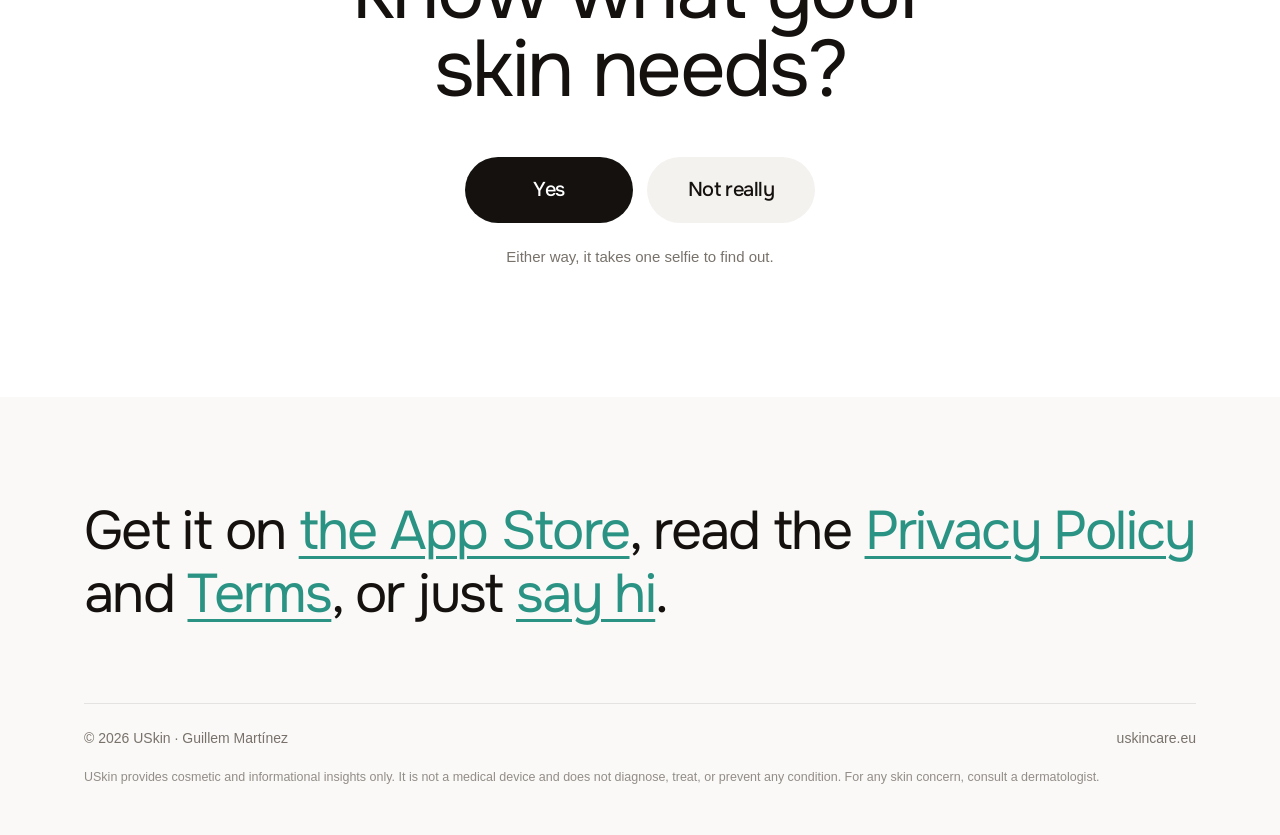
==== commit 854e6b67: "Hero mockup: the app's real colours, and a friendlier badge Picks up and finishes work started in a " ====
--- a/index.html
+++ b/index.html
@@ -45,8 +45,9 @@
   <!-- ================= HERO ================= -->
   <header class="hero">
     <a class="badge lift1" href="https://apps.apple.com/app/id6778808846" target="_blank" rel="noopener">
-      <img src="assets/icon.png" alt="" width="22" height="22">
+      <span class="badge-emoji lead" aria-hidden="true">🌸</span>
       Free for 3 days on iPhone
+      <span class="badge-emoji" aria-hidden="true">✨</span>
       <svg class="arr" viewBox="0 0 16 16" aria-hidden="true"><path d="M5 3l5 5-5 5" fill="none" stroke="currentColor" stroke-width="1.7" stroke-linecap="round" stroke-linejoin="round"/></svg>
     </a>
 
--- a/style.css
+++ b/style.css
@@ -17,6 +17,20 @@
   --teal-soft: #E6F6F2;
   --pink:      #E59A98;
   --pink-soft: #FBEAE7;
+
+  /* Colours the APP actually renders. The phone mockup depicts real UI, so it
+     uses the app's own tokens (uskin/src/theme/tokens.ts) rather than the
+     site's brand palette. Crucially, scoreColor() bands a 0-100 score —
+     >=70 good #34C759, >=45 caution #FFB020, else bad #FF5A5F — so the mocked
+     78 overall and the 80/72/75 metrics all render GREEN in the app, not teal.
+     The site's own text keeps the accessible palette above; only the mockup
+     mirrors the app. */
+  --app-good:  #34C759;   /* the app's own fill — light, bright green */
+  --app-good-bg:  #E7F8ED; /* light green tint for pills */
+  --app-good-ink: #1B8038; /* same hue, 5.01:1 on white / 4.5:1 on the tint */
+  --app-line:  #ECE7E1;
+  --app-ink:   #171514;
+  --app-muted: #6B6560;
 
   --line:      rgba(20,17,15,.09);
   --line-2:    rgba(20,17,15,.055);
@@ -179,6 +193,13 @@
 .badge:hover .arr { transform: translateX(3px); }
 .badge img { width: 22px; height: 22px; border-radius: 7px; }
 .badge .arr { width: 14px; height: 14px; opacity: .42; }
+/* Sits between the copy and the chevron. Sized in em so it tracks the label,
+   and nudged with a gentle sparkle on hover — decorative only, hence
+   aria-hidden in the markup. */
+.badge-emoji.lead { font-size: 1.15em; margin: 0 1px 0 0; }
+.badge-emoji { font-size: 1.05em; line-height: 1; margin-left: -3px; transition: transform .32s var(--ease); }
+.badge:hover .badge-emoji { transform: rotate(-12deg) scale(1.18); }
+@media (prefers-reduced-motion: reduce) { .badge:hover .badge-emoji { transform: none; } }
 
 .hero h1 {
   margin: clamp(20px, 3vw, 30px) auto 0;
@@ -331,20 +352,20 @@
 }
 .g-ring svg { position: absolute; inset: 0; width: 100%; height: 100%; transform: rotate(-90deg); }
 .g-ring circle { fill: none; stroke-width: 7; stroke-linecap: round; }
-.g-track { stroke: rgba(20,17,15,.16); }
-.g-fill  { stroke: var(--teal-dk); stroke-dasharray: 270; stroke-dashoffset: 59; }
+.g-track { stroke: var(--app-line); }
+.g-fill  { stroke: var(--app-good); stroke-dasharray: 270; stroke-dashoffset: 59; }
 .stage.anim .g-fill { animation: ringDraw 1.5s .5s cubic-bezier(.2,.7,.2,1) both; }
 @keyframes ringDraw { from { stroke-dashoffset: 270; } to { stroke-dashoffset: 59; } }
 .g-num { display: grid; place-items: center; line-height: 1; }
 .g-num b {
   font-family: var(--display);
   font-size: clamp(15px, 2.1vw, 24px);
-  font-weight: 500; color: var(--ink);
+  font-weight: 500; color: var(--app-ink);
 }
 .g-num small {
   margin-top: 3px;
   font-size: clamp(8px, .95vw, 11px);
-  color: var(--ink-2);
+  color: var(--app-muted);
 }
 .g-metrics {
   position: absolute; left: 13%; right: 13%; bottom: 7%; z-index: 2;
@@ -354,21 +375,21 @@
   display: grid; grid-template-columns: auto 1fr auto;
   align-items: center; gap: 7px;
   font-size: clamp(7.5px, .82vw, 10px);
-  color: var(--ink);
+  color: var(--app-ink);
 }
 .g-metrics span { font-weight: 500; }
 .g-metrics b { font-weight: 500; }
 .g-metrics i {
   height: clamp(3px, .34vw, 4px);
   border-radius: 999px;
-  background: rgba(20,17,15,.14);
+  background: var(--app-line);
   position: relative;
 }
 .g-metrics i::before {
   content: ''; position: absolute; inset: 0 auto 0 0;
   width: var(--v);
   border-radius: 999px;
-  background: linear-gradient(90deg, var(--teal), #7BD8C8);
+  background: var(--app-good);
 }
 .stage.anim .g-metrics i::before { animation: barFill 1.1s cubic-bezier(.2,.7,.2,1) both; }
 .stage.anim .g-metrics li:nth-child(1) i::before { animation-delay: .75s; }
@@ -1015,7 +1036,7 @@
   background: var(--band-2);
   color: var(--ink-2);
 }
-.cpill.good  { background: var(--teal-soft); color: var(--teal-ink); }
+.cpill.good  { background: var(--app-good-bg); color: var(--app-good-ink); }
 .cpill.focus { background: var(--pink-soft); color: #A8534F; }
 
 .callout.ca { left: -17%; top: 15%;  }
